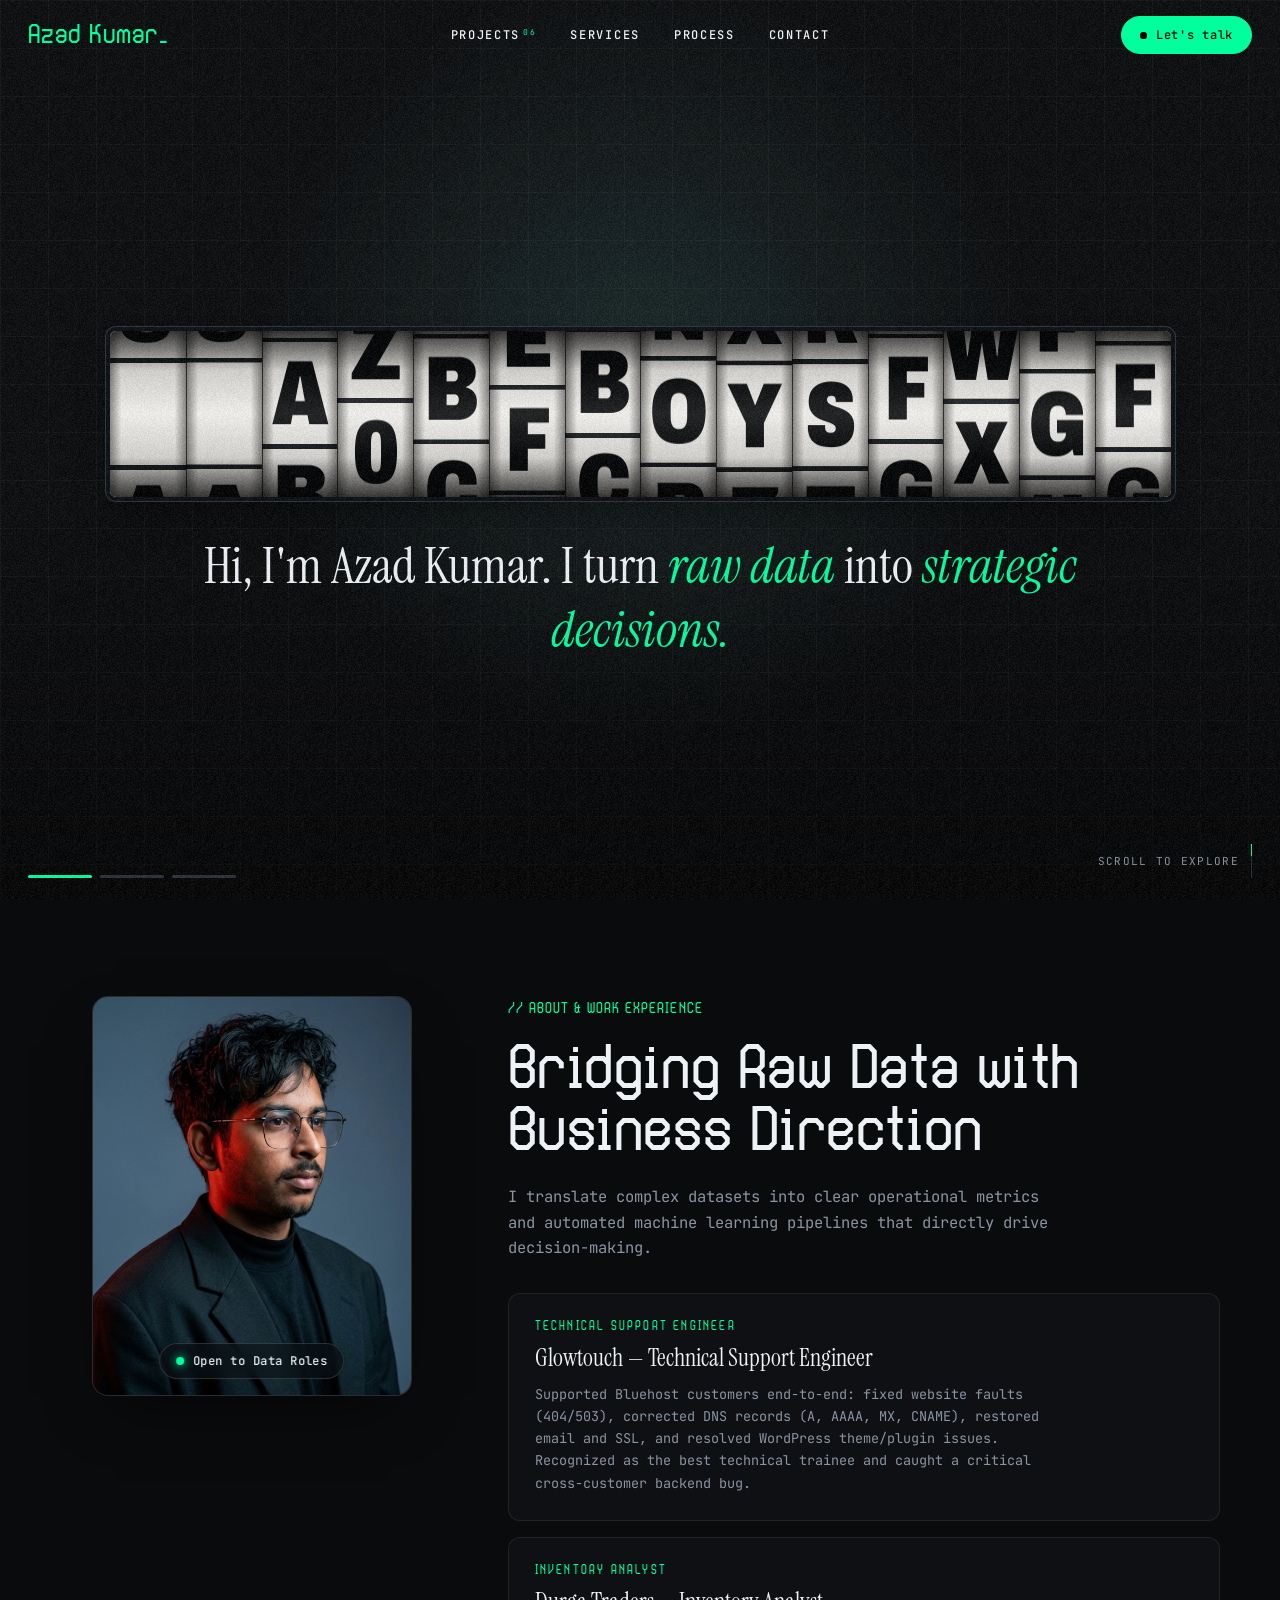
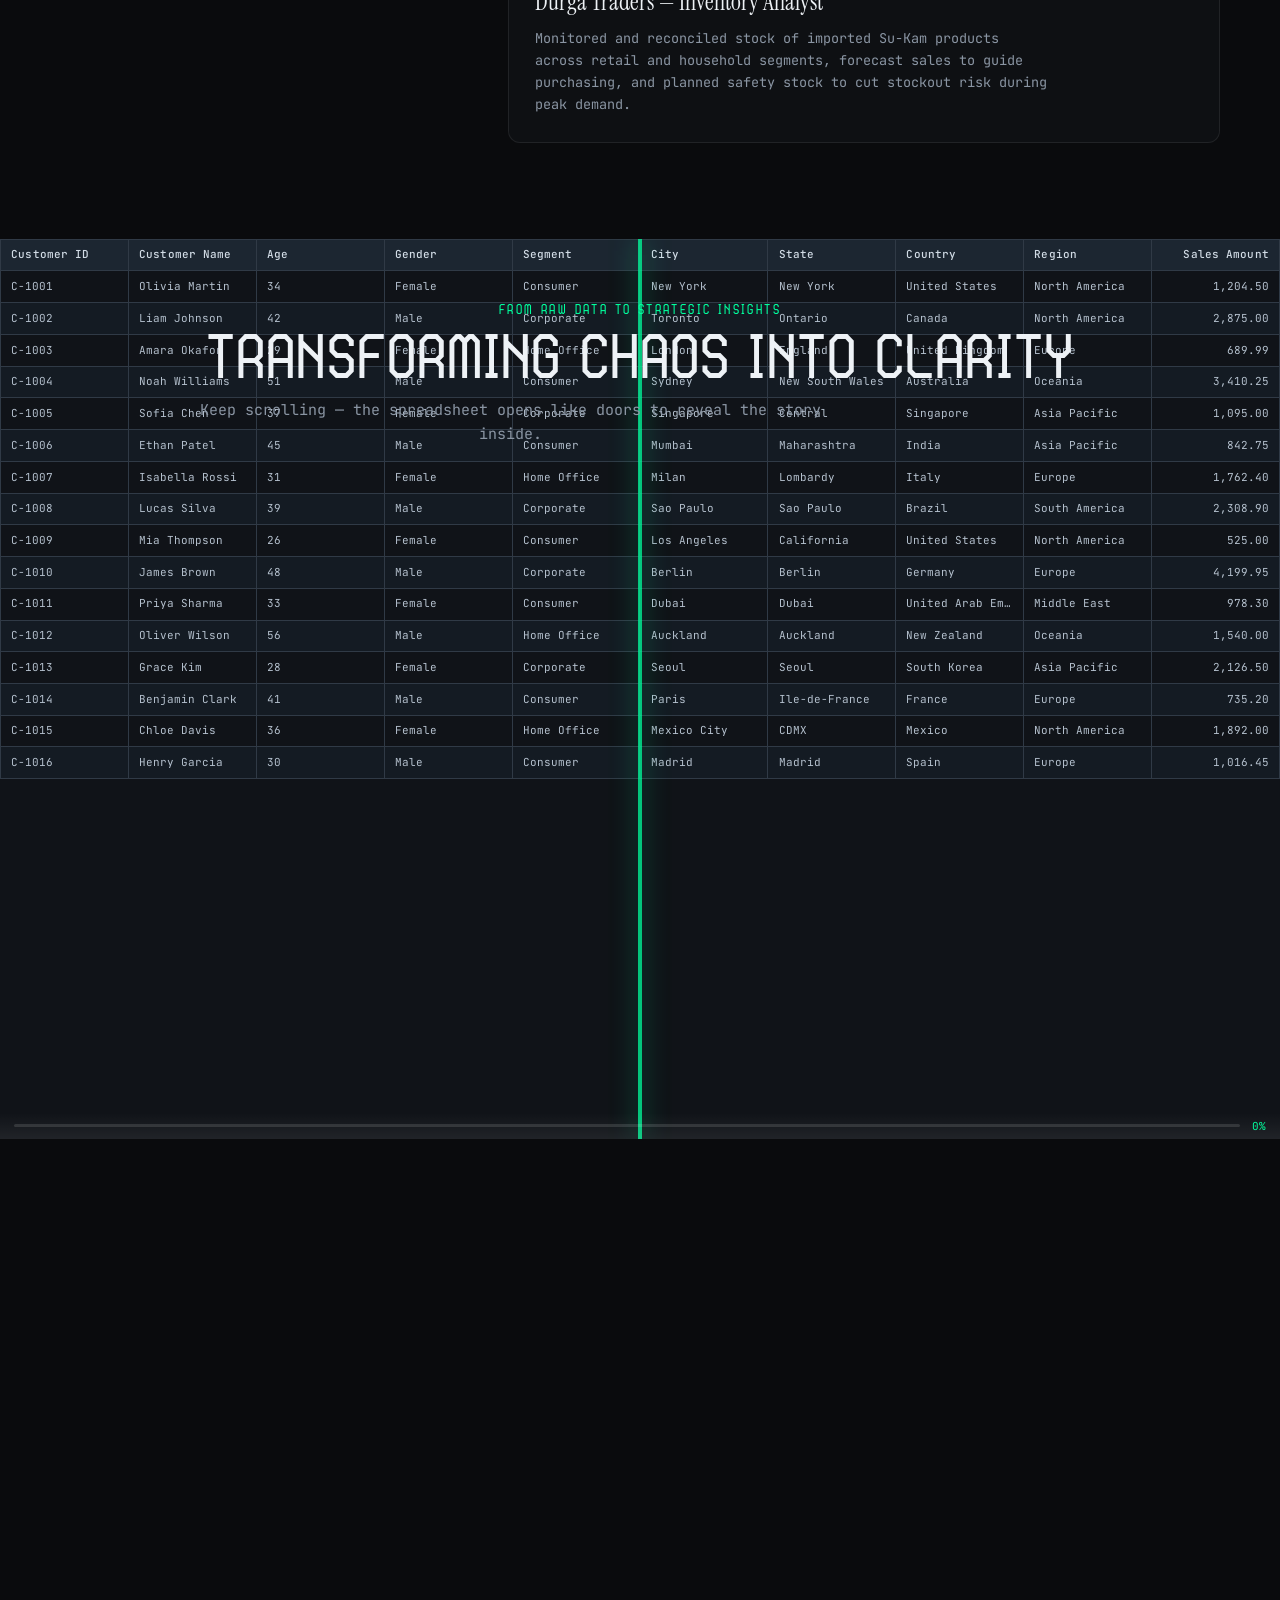
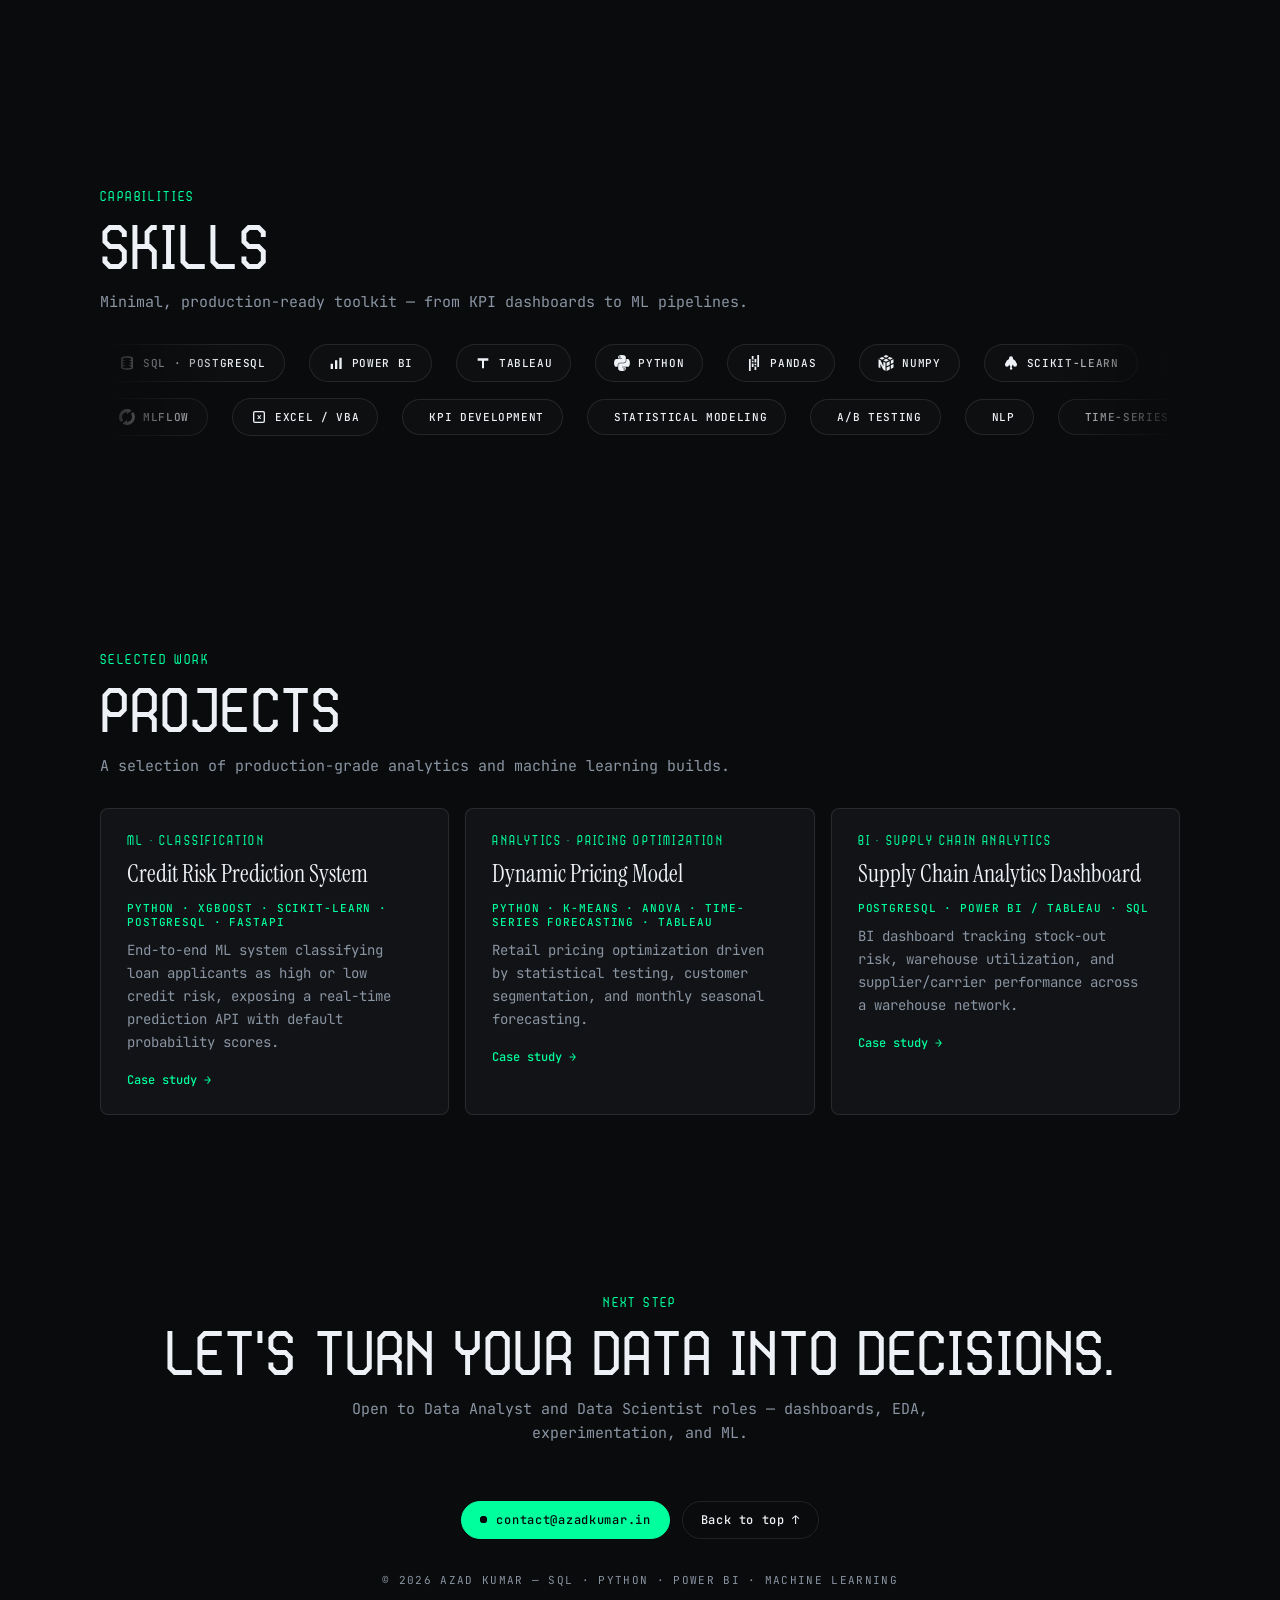
==== index.html @ d537df0c "redesign insights section: replace interactive lens with scroll-driven door reveal Restructured the " ====
<!DOCTYPE html>
<html lang="en">
<head>
<meta charset="utf-8">
<meta name="viewport" content="width=device-width, initial-scale=1">
<title>Azad Kumar | Data Analyst &amp; Data Scientist</title>
<meta name="description" content="Azad Kumar — Data Analyst & Data Scientist. SQL, Python, Power BI, Machine Learning. Dashboards, EDA, predictive models.">
<meta name="theme-color" content="#0a0b0d">
<link rel="preconnect" href="https://fonts.googleapis.com">
<link rel="preconnect" href="https://fonts.gstatic.com" crossorigin>
<link href="https://fonts.googleapis.com/css2?family=Archivo:wdth,wght@75..125,900&family=Instrument+Serif:ital@0;1&family=JetBrains+Mono:wght@400;500&display=swap" rel="stylesheet">
<link rel="stylesheet" href="style.css">
<script src="script.js" defer></script>
</head>
<body id="top">

<h1 class="sr">Azad Kumar, Data Analyst and Data Scientist</h1>

<!-- Static background layers -->
<div class="grid" aria-hidden="true"></div>
<div class="glow" id="glow" aria-hidden="true"></div>
<div class="vig" aria-hidden="true"></div>
<div class="noise" id="noise" aria-hidden="true"></div>

<!-- NAV -->
<header class="nav">
  <a class="logo" href="#top" aria-label="Azad Kumar">Azad Kumar<i aria-hidden="true">_</i></a>

  <nav class="links" aria-label="Primary">
    <a href="#projects"><span class="lk"><b>Projects</b><b aria-hidden="true">Projects</b></span><sup>06</sup></a>
    <a href="#services"><span class="lk"><b>Services</b><b aria-hidden="true">Services</b></span></a>
    <a href="#process"><span class="lk"><b>Process</b><b aria-hidden="true">Process</b></span></a>
    <a href="#contact"><span class="lk"><b>Contact</b><b aria-hidden="true">Contact</b></span></a>
  </nav>

  <div class="right">
    <a class="cta" href="#contact"><span class="dot" aria-hidden="true"></span>Let's talk</a>
  </div>
</header>

<!-- HERO -->
<main class="hero" id="hero">
  <div class="machine" id="machine">
    <div class="counter" id="counter" role="button" tabindex="0"
         aria-label="Azad Kumar portfolio counter. Press to show the next scene."></div>

    <p class="cap" id="cap" aria-live="polite" aria-atomic="true"></p>
  </div>
</main>

<!-- PHILOSOPHY / ABOUT -->
<section class="phil" id="process" aria-labelledby="phil-title">
  <div class="phil-in">
    <div class="about-grid">
      <aside class="profile-card" aria-label="Profile">
        <div class="profile-frame">
          <div class="profile-fallback" aria-hidden="true">
            <svg class="profile-silhouette" viewBox="0 0 64 64" fill="none" stroke="currentColor" stroke-width="1.5"><circle cx="32" cy="24" r="11"/><path d="M12 56c2-11 10-17 20-17s18 6 20 17"/></svg>
            <span>AZAD KUMAR</span>
          </div>
          <img class="profile-img" src="./assets/profile/main.webp" alt="Portrait of Azad Kumar" loading="lazy" decoding="async"
               onload="this.classList.add('is-loaded')" onerror="this.remove()">
          <span class="profile-badge"><span class="profile-dot" aria-hidden="true"></span>Open to Data Roles</span>
        </div>
      </aside>
      <div class="about-content">
        <p class="about-tag">// ABOUT &amp; WORK EXPERIENCE</p>
        <h2 class="about-title" id="phil-title">Bridging Raw Data with Business Direction</h2>
        <p class="about-lede">I translate complex datasets into clear operational metrics and automated machine learning pipelines that directly drive decision-making.</p>
        <div class="about-right">
          <article class="impact reveal">
            <p class="impact-tag">TECHNICAL SUPPORT ENGINEER</p>
            <h3>Glowtouch — Technical Support Engineer</h3>
            <p>Supported Bluehost customers end-to-end: fixed website faults (404/503), corrected DNS records (A, AAAA, MX, CNAME), restored email and SSL, and resolved WordPress theme/plugin issues. Recognized as the best technical trainee and caught a critical cross-customer backend bug.</p>
          </article>
          <article class="impact reveal">
            <p class="impact-tag">INVENTORY ANALYST</p>
            <h3>Durga Traders — Inventory Analyst</h3>
            <p>Monitored and reconciled stock of imported Su-Kam products across retail and household segments, forecast sales to guide purchasing, and planned safety stock to cut stockout risk during peak demand.</p>
          </article>
        </div>
      </div>
    </div>
  </div>
</section>
<!-- DATA REVEAL LENS -->
<section class="insights-scroll" id="insights" aria-labelledby="lens-title" tabindex="0" role="region">
  <div class="insights-sticky">
    <div class="insights-stage">

      <div class="insights-hud">
        <p class="eyebrow">From raw data to strategic insights</p>
        <h2 class="h2" id="lens-title">Transforming Chaos into Clarity</h2>
        <p class="lede">Keep scrolling — the spreadsheet opens like doors to reveal the story inside.</p>
      </div>

      <div class="raw-fullsheet" aria-hidden="true">
        <div class="sheet-scroll"><table class="customer-sheet">
          <thead><tr><th>Customer ID</th><th>Customer Name</th><th>Age</th><th>Gender</th><th>Segment</th><th>City</th><th>State</th><th>Country</th><th>Region</th><th>Sales Amount</th></tr></thead>
          <tbody>
            <tr><td>C-1001</td><td>Olivia Martin</td><td>34</td><td>Female</td><td>Consumer</td><td>New York</td><td>New York</td><td>United States</td><td>North America</td><td>1,204.50</td></tr>
            <tr><td>C-1002</td><td>Liam Johnson</td><td>42</td><td>Male</td><td>Corporate</td><td>Toronto</td><td>Ontario</td><td>Canada</td><td>North America</td><td>2,875.00</td></tr>
            <tr><td>C-1003</td><td>Amara Okafor</td><td>29</td><td>Female</td><td>Home Office</td><td>London</td><td>England</td><td>United Kingdom</td><td>Europe</td><td>689.99</td></tr>
            <tr><td>C-1004</td><td>Noah Williams</td><td>51</td><td>Male</td><td>Consumer</td><td>Sydney</td><td>New South Wales</td><td>Australia</td><td>Oceania</td><td>3,410.25</td></tr>
            <tr><td>C-1005</td><td>Sofia Chen</td><td>37</td><td>Female</td><td>Corporate</td><td>Singapore</td><td>Central</td><td>Singapore</td><td>Asia Pacific</td><td>1,095.00</td></tr>
            <tr><td>C-1006</td><td>Ethan Patel</td><td>45</td><td>Male</td><td>Consumer</td><td>Mumbai</td><td>Maharashtra</td><td>India</td><td>Asia Pacific</td><td>842.75</td></tr>
            <tr><td>C-1007</td><td>Isabella Rossi</td><td>31</td><td>Female</td><td>Home Office</td><td>Milan</td><td>Lombardy</td><td>Italy</td><td>Europe</td><td>1,762.40</td></tr>
            <tr><td>C-1008</td><td>Lucas Silva</td><td>39</td><td>Male</td><td>Corporate</td><td>Sao Paulo</td><td>Sao Paulo</td><td>Brazil</td><td>South America</td><td>2,308.90</td></tr>
            <tr><td>C-1009</td><td>Mia Thompson</td><td>26</td><td>Female</td><td>Consumer</td><td>Los Angeles</td><td>California</td><td>United States</td><td>North America</td><td>525.00</td></tr>
            <tr><td>C-1010</td><td>James Brown</td><td>48</td><td>Male</td><td>Corporate</td><td>Berlin</td><td>Berlin</td><td>Germany</td><td>Europe</td><td>4,199.95</td></tr>
            <tr><td>C-1011</td><td>Priya Sharma</td><td>33</td><td>Female</td><td>Consumer</td><td>Dubai</td><td>Dubai</td><td>United Arab Emirates</td><td>Middle East</td><td>978.30</td></tr>
            <tr><td>C-1012</td><td>Oliver Wilson</td><td>56</td><td>Male</td><td>Home Office</td><td>Auckland</td><td>Auckland</td><td>New Zealand</td><td>Oceania</td><td>1,540.00</td></tr>
            <tr><td>C-1013</td><td>Grace Kim</td><td>28</td><td>Female</td><td>Corporate</td><td>Seoul</td><td>Seoul</td><td>South Korea</td><td>Asia Pacific</td><td>2,126.50</td></tr>
            <tr><td>C-1014</td><td>Benjamin Clark</td><td>41</td><td>Male</td><td>Consumer</td><td>Paris</td><td>Ile-de-France</td><td>France</td><td>Europe</td><td>735.20</td></tr>
            <tr><td>C-1015</td><td>Chloe Davis</td><td>36</td><td>Female</td><td>Home Office</td><td>Mexico City</td><td>CDMX</td><td>Mexico</td><td>North America</td><td>1,892.00</td></tr>
            <tr><td>C-1016</td><td>Henry Garcia</td><td>30</td><td>Male</td><td>Consumer</td><td>Madrid</td><td>Madrid</td><td>Spain</td><td>Europe</td><td>1,016.45</td></tr>
          </tbody>
        </table></div>
      </div>

      <div class="reveal-dashboard" aria-hidden="true">
        <div class="dash">

        <header class="dash-header"><strong>E-COMMERCE SALES DASHBOARD</strong><span class="year-filter">Year <b>All</b><i aria-hidden="true"></i></span></header>
        <div class="kpi kpi-sales"><span class="kpi-label">Total Sales</span><strong class="kpi-value">177.13M</strong><span class="kpi-note">Across all orders</span></div>
        <div class="kpi kpi-orders"><span class="kpi-label">Total Orders</span><strong class="kpi-value">138.116K</strong><span class="kpi-note">Customer transactions</span></div>
        <div class="kpi kpi-margin"><span class="kpi-label">Profit Margin %</span><strong class="kpi-value">42.99%</strong><span class="kpi-note">Net sales margin</span></div>

        
<section class="panel panel-month" aria-label="Total sales by month"><h3 class="panel-title">Total Sales by Month</h3>
          <div class="month-chart"><div class="month-yaxis"><span>20M</span><span>15M</span><span>10M</span><span>5M</span></div>
            <svg class="month-line" viewBox="0 0 360 120" preserveAspectRatio="none" aria-hidden="true">
              <path class="chart-grid" d="M0 12H360M0 40H360M0 68H360M0 96H360"/><path class="chart-area" d="M4 83L36 68L68 75L100 51L132 59L164 42L196 53L228 35L260 44L292 25L324 32L356 14V108H4Z"/><path class="chart-line" d="M4 83L36 68L68 75L100 51L132 59L164 42L196 53L228 35L260 44L292 25L324 32L356 14"/>
              <g class="chart-dots"><circle cx="4" cy="83" r="2.5"/><circle cx="36" cy="68" r="2.5"/><circle cx="68" cy="75" r="2.5"/><circle cx="100" cy="51" r="2.5"/><circle cx="132" cy="59" r="2.5"/><circle cx="164" cy="42" r="2.5"/><circle cx="196" cy="53" r="2.5"/><circle cx="228" cy="35" r="2.5"/><circle cx="260" cy="44" r="2.5"/><circle cx="292" cy="25" r="2.5"/><circle cx="324" cy="32" r="2.5"/><circle cx="356" cy="14" r="2.5"/></g>
            </svg><div class="month-labels"><span>Jan</span><span>Feb</span><span>Mar</span><span>Apr</span><span>May</span><span>Jun</span><span>Jul</span><span>Aug</span><span>Sep</span><span>Oct</span><span>Nov</span><span>Dec</span></div>
          </div>
        </section>

<section class="panel panel-category" aria-label="Total sales by product category"><h3 class="panel-title">Total Sales by Product Category</h3>
          <div class="category-bars"><div><i style="--bar:88%"></i><span>Electronics</span></div><div><i style="--bar:71%"></i><span>Furniture</span></div><div><i style="--bar:59%"></i><span>Clothing</span></div><div><i style="--bar:48%"></i><span>Home &amp; Garden</span></div><div><i style="--bar:36%"></i><span>Sports</span></div></div>
        </section>

<section class="panel panel-payment" aria-label="Total sales by payment method"><h3 class="panel-title">Total Sales by Payment Method</h3><div class="payment-content">
          <svg class="payment-donut" viewBox="0 0 100 100" aria-hidden="true"><circle class="donut-track" cx="50" cy="50" r="34"/><circle class="donut-part donut-credit" cx="50" cy="50" r="34" pathLength="100" stroke-dasharray="42 58"/><circle class="donut-part donut-debit" cx="50" cy="50" r="34" pathLength="100" stroke-dasharray="27 73" stroke-dashoffset="-42"/><circle class="donut-part donut-paypal" cx="50" cy="50" r="34" pathLength="100" stroke-dasharray="19 81" stroke-dashoffset="-69"/><circle class="donut-part donut-cash" cx="50" cy="50" r="34" pathLength="100" stroke-dasharray="12 88" stroke-dashoffset="-88"/><text x="50" y="48" text-anchor="middle">138K</text><text class="donut-caption" x="50" y="59" text-anchor="middle">ORDERS</text></svg>
          <ul class="payment-legend"><li><i class="legend-credit"></i>Credit Card <b>42%</b></li><li><i class="legend-debit"></i>Debit Card <b>27%</b></li><li><i class="legend-paypal"></i>PayPal <b>19%</b></li><li><i class="legend-cash"></i>Cash <b>12%</b></li></ul>
        </div></section>

<section class="panel panel-status" aria-label="Total sales by order status"><h3 class="panel-title">Total Sales by Order Status</h3><div class="status-bars">
          <div><span>Completed</span><i><b style="--bar:92%"></b></i><strong>92%</strong></div><div><span>Returned</span><i><b style="--bar:34%"></b></i><strong>34%</strong></div><div><span>Cancelled</span><i><b style="--bar:21%"></b></i><strong>21%</strong></div><div><span>Pending</span><i><b style="--bar:13%"></b></i><strong>13%</strong></div>
        </div></section>

<section class="panel panel-country" aria-label="Total sales by customer country"><h3 class="panel-title">Total Sales by Customer Country</h3><ol class="country-list">
          <li><span class="country-rank">01</span><span>United States</span><i><b style="--bar:94%"></b></i><strong>38.4M</strong></li><li><span class="country-rank">02</span><span>United Kingdom</span><i><b style="--bar:72%"></b></i><strong>24.8M</strong></li><li><span class="country-rank">03</span><span>Canada</span><i><b style="--bar:58%"></b></i><strong>19.2M</strong></li><li><span class="country-rank">04</span><span>Australia</span><i><b style="--bar:43%"></b></i><strong>14.6M</strong></li>
        </ol></section>
</div>
      </div>

      <div class="door-seam door-seam-left" aria-hidden="true"></div>
      <div class="door-seam door-seam-right" aria-hidden="true"></div>
      <div class="insights-progress" role="progressbar" aria-label="Reveal progress" aria-valuemin="0" aria-valuemax="100" aria-valuenow="0"><i></i><span class="pct">0%</span></div>

    </div>
  </div>
</section>

<!-- SKILLS -->
<section class="section" id="services" aria-labelledby="skills-title">
  <div class="wrap">
    <p class="eyebrow">Capabilities</p>
    <h2 class="h2" id="skills-title">Skills</h2>
    <p class="lede">Minimal, production-ready toolkit — from KPI dashboards to ML pipelines.</p>
    <div class="marquee-wrap" aria-label="Skills marquee">
      <div class="marquee-track">
        <div class="skill-icons-row">
          <span class="icon-chip"><svg class="chip-logo" viewBox="0 0 24 24" width="16" height="16" fill="currentColor" aria-hidden="true" focusable="false"><path d="M12 2c-4.97 0-9 1.343-9 3v14c0 1.657 4.03 3 9 3s9-1.343 9-3V5c0-1.657-4.03-3-9-3zm0 2c3.87 0 7 .895 7 2s-3.13 2-7 2-7-.895-7-2 3.13-2 7-2zm0 4c3.87 0 7 .895 7 2s-3.13 2-7 2-7-.895-7-2 3.13-2 7-2zm0 4c3.87 0 7 .895 7 2s-3.13 2-7 2-7-.895-7-2 3.13-2 7-2zm0 4c3.87 0 7 .895 7 2s-3.13 2-7 2-7-.895-7-2 3.13-2 7-2z"/></svg>SQL · PostgreSQL</span><span class="icon-chip"><svg class="chip-logo" viewBox="0 0 24 24" width="16" height="16" fill="currentColor" aria-hidden="true" focusable="false"><path d="M4 13h3.5v8H4v-8zm6.5-5h3.5v13h-3.5V8zM17 4h3.5v17H17V4z"/></svg>Power BI</span><span class="icon-chip"><svg class="chip-logo" viewBox="0 0 24 24" width="16" height="16" fill="currentColor" aria-hidden="true" focusable="false"><path d="M4 5h16v3.5h-6.5V20h-3V8.5H4V5z"/></svg>Tableau</span><span class="icon-chip"><svg class="chip-logo" viewBox="0 0 24 24" width="16" height="16" fill="currentColor" aria-hidden="true" focusable="false"><path d="M11.858 0c-.978.005-1.913.088-2.736.234C6.7.662 6.26 1.558 6.26 3.21v2.182h5.725v.727H4.111c-1.664 0-3.121 1-3.577 2.903-.526 2.181-.549 3.542 0 5.82.407 1.694 1.379 2.902 3.043 2.902h1.969v-2.616c0-1.89 1.635-3.557 3.576-3.557h5.72c1.591 0 2.862-1.31 2.862-2.91v-5.45c0-1.553-1.309-2.718-2.863-2.977A18 18 0 0 0 11.858 0M8.762 1.755c.591 0 1.074.491 1.074 1.095 0 .601-.483 1.087-1.074 1.087A1.08 1.08 0 0 1 7.688 2.85c0-.604.48-1.095 1.074-1.095m9.656 4.364v2.543c0 1.971-1.671 3.63-3.577 3.63H9.122c-1.566 0-2.862 1.34-2.862 2.91v5.452c0 1.551 1.349 2.464 2.862 2.91 1.813.532 3.55.628 5.72 0 1.44-.418 2.862-1.258 2.862-2.91V18.47h-5.719v-.727h8.582c1.664 0 2.284-1.16 2.862-2.903.598-1.793.573-3.518 0-5.819-.41-1.656-1.196-2.903-2.862-2.903zm-3.216 13.807a1.08 1.08 0 0 1 1.074 1.088c0 .604-.48 1.094-1.074 1.094-.592 0-1.075-.49-1.075-1.094 0-.601.483-1.088 1.075-1.088"/></svg>Python</span><span class="icon-chip"><svg class="chip-logo" viewBox="0 0 24 24" width="16" height="16" fill="currentColor" aria-hidden="true" focusable="false"><path d="M16.922 0h2.623v18.104h-2.623zm-4.126 12.94h2.623v2.57h-2.623zm0-7.037h2.623v5.446h-2.623zm0 11.197h2.623v5.446h-2.623zM4.456 5.896h2.622V24H4.455zm4.213 2.559h2.623v2.57H8.67zm0 4.151h2.623v5.447H8.67zm0-11.187h2.623v5.446H8.67Z"/></svg>Pandas</span><span class="icon-chip"><svg class="chip-logo" viewBox="0 0 24 24" width="16" height="16" fill="currentColor" aria-hidden="true" focusable="false"><path d="M10.315 4.876L6.3048 2.8517l-4.401 2.1965 4.1186 2.0683zm1.8381.9277l4.2045 2.1223-4.3622 2.1906-4.125-2.0718zm5.6153-2.9213l4.3193 2.1658-3.863 1.9402-4.2131-2.1252zm-1.859-.9329L12.021 0 8.1742 1.9193l4.0068 2.0208zm-3.0401 16.7443V24l4.7107-2.3507-.0053-5.3085zm4.7037-4.2057l-.0052-5.2528-4.6985 2.3356v5.2546zm5.6553-.9845v5.327l-4.0178 2.0052-.0029-5.3028zm0-1.8626V6.4214l-4.0253 2.001.0034 5.2633zM11.2062 11.571L8.0333 9.9756v6.895s-3.8804-8.2564-4.2399-8.998c-.0463-.0957-.2371-.2007-.2858-.2262C2.8118 7.2812.773 6.2485.773 6.2485V18.43l2.8204 1.5076v-6.3674s3.8392 7.3775 3.878 7.458c.0389.0807.4245.8582.8362 1.1314.5485.363 2.8992 1.7766 2.8992 1.7766z"/></svg>NumPy</span><span class="icon-chip"><svg class="chip-logo" viewBox="0 0 24 24" width="16" height="16" fill="currentColor" aria-hidden="true" focusable="false"><path d="M12 2a3 3 0 0 0-3 3c0 .32.05.63.14.92C6.7 6.98 4.7 9.06 4.25 11.7A3 3 0 0 0 3 14.5 3 3 0 0 0 9 14.5c0-.25-.03-.49-.08-.72C10.2 15.6 11 17.5 11 17.5v1.04A2 2 0 0 0 12 22a2 2 0 0 0 1-3.73V17.5s.8-1.9 2.08-3.72c-.05.23-.08.47-.08.72a3 3 0 0 0 6 0 3 3 0 0 0-1.25-2.8c-.45-2.64-2.45-4.72-4.89-5.78.09-.29.14-.6.14-.92a3 3 0 0 0-3-3z"/></svg>Scikit-Learn</span><span class="icon-chip"><svg class="chip-logo" viewBox="0 0 24 24" width="16" height="16" fill="currentColor" aria-hidden="true" focusable="false"><path d="M12 2l8.66 5v10L12 22l-8.66-5V7L12 2zm0 3.5L5.5 8.8v6.4L12 18.5l6.5-3.3V8.8L12 5.5zm0 3l3.75 1.9v3.8L12 16.1l-3.75-1.9v-3.8L12 8.5z"/></svg>XGBoost</span><span class="icon-chip"><i aria-hidden="true"></i>Random Forest</span><span class="icon-chip"><svg class="chip-logo" viewBox="0 0 24 24" width="16" height="16" fill="currentColor" aria-hidden="true" focusable="false"><path d="M12 .0387C5.3729.0384.0003 5.3931 0 11.9988c-.001 6.6066 5.372 11.9628 12 11.9625 6.628.0003 12.001-5.3559 12-11.9625-.0003-6.6057-5.3729-11.9604-12-11.96m-.829 5.4153h7.55l-7.5805 5.3284h5.1828L5.279 18.5436q2.9466-6.5444 5.892-13.0896"/></svg>FastAPI</span><span class="icon-chip"><svg class="chip-logo" viewBox="0 0 24 24" width="16" height="16" fill="currentColor" aria-hidden="true" focusable="false"><path d="M13.983 11.078h2.119a.186.186 0 00.186-.185V9.006a.186.186 0 00-.186-.186h-2.119a.185.185 0 00-.185.185v1.888c0 .102.083.185.185.185m-2.954-5.43h2.118a.186.186 0 00.186-.186V3.574a.186.186 0 00-.186-.185h-2.118a.185.185 0 00-.185.185v1.888c0 .102.082.185.185.185m0 2.716h2.118a.187.187 0 00.186-.186V6.29a.186.186 0 00-.186-.185h-2.118a.185.185 0 00-.185.185v1.887c0 .102.082.185.185.186m-2.93 0h2.12a.186.186 0 00.184-.186V6.29a.185.185 0 00-.185-.185H8.1a.185.185 0 00-.185.185v1.887c0 .102.083.185.185.186m-2.964 0h2.119a.186.186 0 00.185-.186V6.29a.185.185 0 00-.185-.185H5.136a.186.186 0 00-.186.185v1.887c0 .102.084.185.186.186m5.893 2.715h2.118a.186.186 0 00.186-.185V9.006a.186.186 0 00-.186-.186h-2.118a.185.185 0 00-.185.185v1.888c0 .102.082.185.185.185m-2.93 0h2.12a.185.185 0 00.184-.185V9.006a.185.185 0 00-.184-.186h-2.12a.185.185 0 00-.184.185v1.888c0 .102.083.185.185.185m-2.964 0h2.119a.185.185 0 00.185-.185V9.006a.185.185 0 00-.184-.186h-2.12a.186.186 0 00-.186.186v1.887c0 .102.084.185.186.185m-2.92 0h2.12a.185.185 0 00.184-.185V9.006a.185.185 0 00-.184-.186h-2.12a.185.185 0 00-.184.185v1.888c0 .102.082.185.185.185M23.763 9.89c-.065-.051-.672-.51-1.954-.51-.338.001-.676.03-1.01.087-.248-1.7-1.653-2.53-1.716-2.566l-.344-.199-.226.327c-.284.438-.49.922-.612 1.43-.23.97-.09 1.882.403 2.661-.595.332-1.55.413-1.744.42H.751a.751.751 0 00-.75.748 11.376 11.376 0 00.692 4.062c.545 1.428 1.355 2.48 2.41 3.124 1.18.723 3.1 1.137 5.275 1.137.983.003 1.963-.086 2.93-.266a12.248 12.248 0 003.823-1.389c.98-.567 1.86-1.288 2.61-2.136 1.252-1.418 1.998-2.997 2.553-4.4h.221c1.372 0 2.215-.549 2.68-1.009.309-.293.55-.65.707-1.046l.098-.288Z"/></svg>Docker</span><span class="icon-chip"><svg class="chip-logo" viewBox="0 0 24 24" width="16" height="16" fill="currentColor" aria-hidden="true" focusable="false"><path d="M13.09 23.549a1.54 1.54 0 0 1-2.18 0L.451 13.089a1.54 1.54 0 0 1 0-2.179l7.191-7.19 2.733 2.733a1.85 1.85 0 0 0 .964 2.326v6.66a1.849 1.849 0 1 0 1.54 0V8.957l2.508 2.508a1.85 1.85 0 1 0 1.09-1.09l-2.634-2.634a1.85 1.85 0 0 0-2.378-2.377L8.73 2.63 10.91.451a1.54 1.54 0 0 1 2.179 0l10.459 10.46a1.54 1.54 0 0 1 0 2.179z"/></svg>Git</span>
        </div>
        <div class="skill-icons-row" aria-hidden="true">
          <span class="icon-chip"><svg class="chip-logo" viewBox="0 0 24 24" width="16" height="16" fill="currentColor" aria-hidden="true" focusable="false"><path d="M12 2c-4.97 0-9 1.343-9 3v14c0 1.657 4.03 3 9 3s9-1.343 9-3V5c0-1.657-4.03-3-9-3zm0 2c3.87 0 7 .895 7 2s-3.13 2-7 2-7-.895-7-2 3.13-2 7-2zm0 4c3.87 0 7 .895 7 2s-3.13 2-7 2-7-.895-7-2 3.13-2 7-2zm0 4c3.87 0 7 .895 7 2s-3.13 2-7 2-7-.895-7-2 3.13-2 7-2zm0 4c3.87 0 7 .895 7 2s-3.13 2-7 2-7-.895-7-2 3.13-2 7-2z"/></svg>SQL · PostgreSQL</span><span class="icon-chip"><svg class="chip-logo" viewBox="0 0 24 24" width="16" height="16" fill="currentColor" aria-hidden="true" focusable="false"><path d="M4 13h3.5v8H4v-8zm6.5-5h3.5v13h-3.5V8zM17 4h3.5v17H17V4z"/></svg>Power BI</span><span class="icon-chip"><svg class="chip-logo" viewBox="0 0 24 24" width="16" height="16" fill="currentColor" aria-hidden="true" focusable="false"><path d="M4 5h16v3.5h-6.5V20h-3V8.5H4V5z"/></svg>Tableau</span><span class="icon-chip"><svg class="chip-logo" viewBox="0 0 24 24" width="16" height="16" fill="currentColor" aria-hidden="true" focusable="false"><path d="M11.858 0c-.978.005-1.913.088-2.736.234C6.7.662 6.26 1.558 6.26 3.21v2.182h5.725v.727H4.111c-1.664 0-3.121 1-3.577 2.903-.526 2.181-.549 3.542 0 5.82.407 1.694 1.379 2.902 3.043 2.902h1.969v-2.616c0-1.89 1.635-3.557 3.576-3.557h5.72c1.591 0 2.862-1.31 2.862-2.91v-5.45c0-1.553-1.309-2.718-2.863-2.977A18 18 0 0 0 11.858 0M8.762 1.755c.591 0 1.074.491 1.074 1.095 0 .601-.483 1.087-1.074 1.087A1.08 1.08 0 0 1 7.688 2.85c0-.604.48-1.095 1.074-1.095m9.656 4.364v2.543c0 1.971-1.671 3.63-3.577 3.63H9.122c-1.566 0-2.862 1.34-2.862 2.91v5.452c0 1.551 1.349 2.464 2.862 2.91 1.813.532 3.55.628 5.72 0 1.44-.418 2.862-1.258 2.862-2.91V18.47h-5.719v-.727h8.582c1.664 0 2.284-1.16 2.862-2.903.598-1.793.573-3.518 0-5.819-.41-1.656-1.196-2.903-2.862-2.903zm-3.216 13.807a1.08 1.08 0 0 1 1.074 1.088c0 .604-.48 1.094-1.074 1.094-.592 0-1.075-.49-1.075-1.094 0-.601.483-1.088 1.075-1.088"/></svg>Python</span><span class="icon-chip"><svg class="chip-logo" viewBox="0 0 24 24" width="16" height="16" fill="currentColor" aria-hidden="true" focusable="false"><path d="M16.922 0h2.623v18.104h-2.623zm-4.126 12.94h2.623v2.57h-2.623zm0-7.037h2.623v5.446h-2.623zm0 11.197h2.623v5.446h-2.623zM4.456 5.896h2.622V24H4.455zm4.213 2.559h2.623v2.57H8.67zm0 4.151h2.623v5.447H8.67zm0-11.187h2.623v5.446H8.67Z"/></svg>Pandas</span><span class="icon-chip"><svg class="chip-logo" viewBox="0 0 24 24" width="16" height="16" fill="currentColor" aria-hidden="true" focusable="false"><path d="M10.315 4.876L6.3048 2.8517l-4.401 2.1965 4.1186 2.0683zm1.8381.9277l4.2045 2.1223-4.3622 2.1906-4.125-2.0718zm5.6153-2.9213l4.3193 2.1658-3.863 1.9402-4.2131-2.1252zm-1.859-.9329L12.021 0 8.1742 1.9193l4.0068 2.0208zm-3.0401 16.7443V24l4.7107-2.3507-.0053-5.3085zm4.7037-4.2057l-.0052-5.2528-4.6985 2.3356v5.2546zm5.6553-.9845v5.327l-4.0178 2.0052-.0029-5.3028zm0-1.8626V6.4214l-4.0253 2.001.0034 5.2633zM11.2062 11.571L8.0333 9.9756v6.895s-3.8804-8.2564-4.2399-8.998c-.0463-.0957-.2371-.2007-.2858-.2262C2.8118 7.2812.773 6.2485.773 6.2485V18.43l2.8204 1.5076v-6.3674s3.8392 7.3775 3.878 7.458c.0389.0807.4245.8582.8362 1.1314.5485.363 2.8992 1.7766 2.8992 1.7766z"/></svg>NumPy</span><span class="icon-chip"><svg class="chip-logo" viewBox="0 0 24 24" width="16" height="16" fill="currentColor" aria-hidden="true" focusable="false"><path d="M12 2a3 3 0 0 0-3 3c0 .32.05.63.14.92C6.7 6.98 4.7 9.06 4.25 11.7A3 3 0 0 0 3 14.5 3 3 0 0 0 9 14.5c0-.25-.03-.49-.08-.72C10.2 15.6 11 17.5 11 17.5v1.04A2 2 0 0 0 12 22a2 2 0 0 0 1-3.73V17.5s.8-1.9 2.08-3.72c-.05.23-.08.47-.08.72a3 3 0 0 0 6 0 3 3 0 0 0-1.25-2.8c-.45-2.64-2.45-4.72-4.89-5.78.09-.29.14-.6.14-.92a3 3 0 0 0-3-3z"/></svg>Scikit-Learn</span><span class="icon-chip"><svg class="chip-logo" viewBox="0 0 24 24" width="16" height="16" fill="currentColor" aria-hidden="true" focusable="false"><path d="M12 2l8.66 5v10L12 22l-8.66-5V7L12 2zm0 3.5L5.5 8.8v6.4L12 18.5l6.5-3.3V8.8L12 5.5zm0 3l3.75 1.9v3.8L12 16.1l-3.75-1.9v-3.8L12 8.5z"/></svg>XGBoost</span><span class="icon-chip"><i></i>Random Forest</span><span class="icon-chip"><svg class="chip-logo" viewBox="0 0 24 24" width="16" height="16" fill="currentColor" aria-hidden="true" focusable="false"><path d="M12 .0387C5.3729.0384.0003 5.3931 0 11.9988c-.001 6.6066 5.372 11.9628 12 11.9625 6.628.0003 12.001-5.3559 12-11.9625-.0003-6.6057-5.3729-11.9604-12-11.96m-.829 5.4153h7.55l-7.5805 5.3284h5.1828L5.279 18.5436q2.9466-6.5444 5.892-13.0896"/></svg>FastAPI</span><span class="icon-chip"><svg class="chip-logo" viewBox="0 0 24 24" width="16" height="16" fill="currentColor" aria-hidden="true" focusable="false"><path d="M13.983 11.078h2.119a.186.186 0 00.186-.185V9.006a.186.186 0 00-.186-.186h-2.119a.185.185 0 00-.185.185v1.888c0 .102.083.185.185.185m-2.954-5.43h2.118a.186.186 0 00.186-.186V3.574a.186.186 0 00-.186-.185h-2.118a.185.185 0 00-.185.185v1.888c0 .102.082.185.185.185m0 2.716h2.118a.187.187 0 00.186-.186V6.29a.186.186 0 00-.186-.185h-2.118a.185.185 0 00-.185.185v1.887c0 .102.082.185.185.186m-2.93 0h2.12a.186.186 0 00.184-.186V6.29a.185.185 0 00-.185-.185H8.1a.185.185 0 00-.185.185v1.887c0 .102.083.185.185.186m-2.964 0h2.119a.186.186 0 00.185-.186V6.29a.185.185 0 00-.185-.185H5.136a.186.186 0 00-.186.185v1.887c0 .102.084.185.186.186m5.893 2.715h2.118a.186.186 0 00.186-.185V9.006a.186.186 0 00-.186-.186h-2.118a.185.185 0 00-.185.185v1.888c0 .102.082.185.185.185m-2.93 0h2.12a.185.185 0 00.184-.185V9.006a.185.185 0 00-.184-.186h-2.12a.185.185 0 00-.184.185v1.888c0 .102.083.185.185.185m-2.964 0h2.119a.185.185 0 00.185-.185V9.006a.185.185 0 00-.184-.186h-2.12a.186.186 0 00-.186.186v1.887c0 .102.084.185.186.185m-2.92 0h2.12a.185.185 0 00.184-.185V9.006a.185.185 0 00-.184-.186h-2.12a.185.185 0 00-.184.185v1.888c0 .102.082.185.185.185M23.763 9.89c-.065-.051-.672-.51-1.954-.51-.338.001-.676.03-1.01.087-.248-1.7-1.653-2.53-1.716-2.566l-.344-.199-.226.327c-.284.438-.49.922-.612 1.43-.23.97-.09 1.882.403 2.661-.595.332-1.55.413-1.744.42H.751a.751.751 0 00-.75.748 11.376 11.376 0 00.692 4.062c.545 1.428 1.355 2.48 2.41 3.124 1.18.723 3.1 1.137 5.275 1.137.983.003 1.963-.086 2.93-.266a12.248 12.248 0 003.823-1.389c.98-.567 1.86-1.288 2.61-2.136 1.252-1.418 1.998-2.997 2.553-4.4h.221c1.372 0 2.215-.549 2.68-1.009.309-.293.55-.65.707-1.046l.098-.288Z"/></svg>Docker</span><span class="icon-chip"><svg class="chip-logo" viewBox="0 0 24 24" width="16" height="16" fill="currentColor" aria-hidden="true" focusable="false"><path d="M13.09 23.549a1.54 1.54 0 0 1-2.18 0L.451 13.089a1.54 1.54 0 0 1 0-2.179l7.191-7.19 2.733 2.733a1.85 1.85 0 0 0 .964 2.326v6.66a1.849 1.849 0 1 0 1.54 0V8.957l2.508 2.508a1.85 1.85 0 1 0 1.09-1.09l-2.634-2.634a1.85 1.85 0 0 0-2.378-2.377L8.73 2.63 10.91.451a1.54 1.54 0 0 1 2.179 0l10.459 10.46a1.54 1.54 0 0 1 0 2.179z"/></svg>Git</span>
        </div>
      </div>
      <div class="marquee-track reverse">
        <div class="skill-icons-row">
          <span class="icon-chip"><svg class="chip-logo" viewBox="0 0 24 24" width="16" height="16" fill="currentColor" aria-hidden="true" focusable="false"><path d="M11.883.002a12.044 12.044 0 0 0-9.326 19.463l3.668-2.694A7.573 7.573 0 0 1 12.043 4.45v2.867l6.908-5.14A12.012 12.012 0 0 0 11.883.002zm9.562 4.533L17.777 7.23a7.573 7.573 0 0 1-5.818 12.322v-2.867l-6.908 5.14a12.046 12.046 0 0 0 16.394-17.29z"/></svg>MLflow</span><span class="icon-chip"><svg class="chip-logo" viewBox="0 0 24 24" width="16" height="16" fill="currentColor" aria-hidden="true" focusable="false"><path d="M6 3h12a3 3 0 0 1 3 3v12a3 3 0 0 1-3 3H6a3 3 0 0 1-3-3V6a3 3 0 0 1 3-3zm0 2a1 1 0 0 0-1 1v12a1 1 0 0 0 1 1h12a1 1 0 0 0 1-1V6a1 1 0 0 0-1-1H6zm3.2 4.5l2.3 2.8-2.3 2.8h1.9l1.3-1.6 1.3 1.6h1.9l-2.3-2.8 2.3-2.8h-1.9l-1.3 1.6-1.3-1.6H9.2z"/></svg>Excel / VBA</span><span class="icon-chip"><i aria-hidden="true"></i>KPI Development</span><span class="icon-chip"><i aria-hidden="true"></i>Statistical Modeling</span><span class="icon-chip"><i aria-hidden="true"></i>A/B Testing</span><span class="icon-chip"><i aria-hidden="true"></i>NLP</span><span class="icon-chip"><i aria-hidden="true"></i>Time-Series Forecasting</span><span class="icon-chip"><i aria-hidden="true"></i>EDA</span><span class="icon-chip"><i aria-hidden="true"></i>ETL Pipelines</span><span class="icon-chip"><i aria-hidden="true"></i>REST APIs</span><span class="icon-chip"><svg class="chip-logo" viewBox="0 0 24 24" width="16" height="16" fill="currentColor" aria-hidden="true" focusable="false"><path d="M7.157 22.201A1.784 1.799 0 0 1 5.374 24a1.784 1.799 0 0 1-1.784-1.799 1.784 1.799 0 0 1 1.784-1.799 1.784 1.799 0 0 1 1.783 1.799zM20.582 1.427a1.415 1.427 0 0 1-1.415 1.428 1.415 1.427 0 0 1-1.416-1.428A1.415 1.427 0 0 1 19.167 0a1.415 1.427 0 0 1 1.415 1.427zM4.992 3.336A1.047 1.056 0 0 1 3.946 4.39a1.047 1.056 0 0 1-1.047-1.055A1.047 1.056 0 0 1 3.946 2.28a1.047 1.056 0 0 1 1.046 1.056zm7.336 1.517c3.769 0 7.06 1.38 8.768 3.424a9.363 9.363 0 0 0-3.393-4.547 9.238 9.238 0 0 0-5.377-1.728A9.238 9.238 0 0 0 6.95 3.73a9.363 9.363 0 0 0-3.394 4.547c1.713-2.04 5.004-3.424 8.772-3.424zm.001 13.295c-3.768 0-7.06-1.381-8.768-3.425a9.363 9.363 0 0 0 3.394 4.547A9.238 9.238 0 0 0 12.33 21a9.238 9.238 0 0 0 5.377-1.729 9.363 9.363 0 0 0 3.393-4.547c-1.712 2.044-5.003 3.425-8.772 3.425Z"/></svg>Jupyter</span><span class="icon-chip"><i aria-hidden="true"></i>Storytelling</span>
        </div>
        <div class="skill-icons-row" aria-hidden="true">
          <span class="icon-chip"><svg class="chip-logo" viewBox="0 0 24 24" width="16" height="16" fill="currentColor" aria-hidden="true" focusable="false"><path d="M11.883.002a12.044 12.044 0 0 0-9.326 19.463l3.668-2.694A7.573 7.573 0 0 1 12.043 4.45v2.867l6.908-5.14A12.012 12.012 0 0 0 11.883.002zm9.562 4.533L17.777 7.23a7.573 7.573 0 0 1-5.818 12.322v-2.867l-6.908 5.14a12.046 12.046 0 0 0 16.394-17.29z"/></svg>MLflow</span><span class="icon-chip"><svg class="chip-logo" viewBox="0 0 24 24" width="16" height="16" fill="currentColor" aria-hidden="true" focusable="false"><path d="M6 3h12a3 3 0 0 1 3 3v12a3 3 0 0 1-3 3H6a3 3 0 0 1-3-3V6a3 3 0 0 1 3-3zm0 2a1 1 0 0 0-1 1v12a1 1 0 0 0 1 1h12a1 1 0 0 0 1-1V6a1 1 0 0 0-1-1H6zm3.2 4.5l2.3 2.8-2.3 2.8h1.9l1.3-1.6 1.3 1.6h1.9l-2.3-2.8 2.3-2.8h-1.9l-1.3 1.6-1.3-1.6H9.2z"/></svg>Excel / VBA</span><span class="icon-chip"><i></i>KPI Development</span><span class="icon-chip"><i></i>Statistical Modeling</span><span class="icon-chip"><i></i>A/B Testing</span><span class="icon-chip"><i></i>NLP</span><span class="icon-chip"><i></i>Time-Series Forecasting</span><span class="icon-chip"><i></i>EDA</span><span class="icon-chip"><i></i>ETL Pipelines</span><span class="icon-chip"><i></i>REST APIs</span><span class="icon-chip"><svg class="chip-logo" viewBox="0 0 24 24" width="16" height="16" fill="currentColor" aria-hidden="true" focusable="false"><path d="M7.157 22.201A1.784 1.799 0 0 1 5.374 24a1.784 1.799 0 0 1-1.784-1.799 1.784 1.799 0 0 1 1.784-1.799 1.784 1.799 0 0 1 1.783 1.799zM20.582 1.427a1.415 1.427 0 0 1-1.415 1.428 1.415 1.427 0 0 1-1.416-1.428A1.415 1.427 0 0 1 19.167 0a1.415 1.427 0 0 1 1.415 1.427zM4.992 3.336A1.047 1.056 0 0 1 3.946 4.39a1.047 1.056 0 0 1-1.047-1.055A1.047 1.056 0 0 1 3.946 2.28a1.047 1.056 0 0 1 1.046 1.056zm7.336 1.517c3.769 0 7.06 1.38 8.768 3.424a9.363 9.363 0 0 0-3.393-4.547 9.238 9.238 0 0 0-5.377-1.728A9.238 9.238 0 0 0 6.95 3.73a9.363 9.363 0 0 0-3.394 4.547c1.713-2.04 5.004-3.424 8.772-3.424zm.001 13.295c-3.768 0-7.06-1.381-8.768-3.425a9.363 9.363 0 0 0 3.394 4.547A9.238 9.238 0 0 0 12.33 21a9.238 9.238 0 0 0 5.377-1.729 9.363 9.363 0 0 0 3.393-4.547c-1.712 2.044-5.003 3.425-8.772 3.425Z"/></svg>Jupyter</span><span class="icon-chip"><i></i>Storytelling</span>
        </div>
      </div>
    </div>
  </div>
</section>
<!-- PROJECTS -->
<section class="section" id="projects" aria-labelledby="projects-title">
  <div class="wrap">
    <p class="eyebrow">Selected work</p>
    <h2 class="h2" id="projects-title">Projects</h2>
    <p class="lede">A selection of production-grade analytics and machine learning builds.</p>
    <div class="proj-grid">
      <article class="card proj reveal">
        <p class="card-kicker">ML &middot; Classification</p>
        <h3>Credit Risk Prediction System</h3>
        <p class="proj-tech">Python &middot; XGBoost &middot; Scikit-Learn &middot; PostgreSQL &middot; FastAPI</p>
        <p class="proj-desc">End-to-end ML system classifying loan applicants as high or low credit risk, exposing a real-time prediction API with default probability scores.</p>
        <div class="proj-actions">
          <a class="btn-link" href="#contact">Case study &rarr;</a>
        </div>
      </article>
      <article class="card proj reveal">
        <p class="card-kicker">Analytics &middot; Pricing Optimization</p>
        <h3>Dynamic Pricing Model</h3>
        <p class="proj-tech">Python &middot; K-Means &middot; ANOVA &middot; Time-Series Forecasting &middot; Tableau</p>
        <p class="proj-desc">Retail pricing optimization driven by statistical testing, customer segmentation, and monthly seasonal forecasting.</p>
        <div class="proj-actions">
          <a class="btn-link" href="#contact">Case study &rarr;</a>
        </div>
      </article>
      <article class="card proj reveal">
        <p class="card-kicker">BI &middot; Supply Chain Analytics</p>
        <h3>Supply Chain Analytics Dashboard</h3>
        <p class="proj-tech">PostgreSQL &middot; Power BI / Tableau &middot; SQL</p>
        <p class="proj-desc">BI dashboard tracking stock-out risk, warehouse utilization, and supplier/carrier performance across a warehouse network.</p>
        <div class="proj-actions">
          <a class="btn-link" href="#contact">Case study &rarr;</a>
        </div>
      </article>
    </div>
  </div>
</section>
<!-- CONTACT -->
<section class="section" id="contact" aria-labelledby="contact-title">
  <div class="wrap contact">
    <p class="eyebrow">Next step</p>
    <h2 class="h2" id="contact-title">Let's turn your data into decisions.</h2>
    <p class="lede">Open to Data Analyst and Data Scientist roles — dashboards, EDA, experimentation, and ML.</p>
    <div class="phil-actions center">
      <a class="cta" href="mailto:contact@azadkumar.in"><span class="dot" aria-hidden="true"></span>contact@azadkumar.in</a>
      <a class="btn-ghost" href="#top">Back to top &uarr;</a>
    </div>
    <p class="foot-note">&copy; 2026 Azad Kumar — SQL &middot; Python &middot; Power BI &middot; Machine Learning</p>
  </div>
</section>




<!-- BOTTOM RAIL -->
<footer class="rail hero-bottom-indicators">
  <div class="segs hero-indicator" id="segs" aria-hidden="true">
    <span class="seg"><i></i></span><span class="seg"><i></i></span><span class="seg"><i></i></span>
  </div>
  <div class="scroll hero-indicator" aria-hidden="true"><span>Scroll to explore</span><span class="sline"><i></i></span></div>
</footer>

<div class="fps" id="fps" aria-hidden="true"></div>

</body>
</html>
---- style.css ----
/* Azad Kumar portfolio: styles. Transform and opacity are the only animated properties. */

/* ---------- Eightgon display font (SIL OFL, GGBotNet) ---------- */
@font-face{
  font-family:'Eightgon';
  src:url('fonts/eightgon-font/Eightgon-OGn6p.ttf') format('truetype');
  font-weight:normal;font-style:normal;font-display:swap;
}
@font-face{
  font-family:'Eightgon';
  src:url('fonts/eightgon-font/EightgonItalic-Zpw6z.ttf') format('truetype');
  font-weight:normal;font-style:italic;font-display:swap;
}

:root{
  --font-eightgon:'Eightgon',monospace,sans-serif;
  --panel:#0a0b0d; --panel-high:#121316; --accent:#00FF9D; --accent-dim:#10B981;
  --amber:#ffb020; --ink:#05070a; --paper:#f3f1ec; --text:#eef2f6; --muted:#8a95a3;
  --line:rgba(238,242,246,.1);
  --spring:cubic-bezier(.22,1.28,.42,1);
  --mono:"JetBrains Mono",ui-monospace,Menlo,Consolas,monospace;
  --disp:"Archivo","Arial Narrow",Impact,sans-serif;
  --serif:"Instrument Serif",Georgia,"Times New Roman",serif;
}
*{box-sizing:border-box;margin:0;padding:0}
html,body{height:100%}
body{background:var(--panel);color:var(--text);font-family:var(--mono);overflow-x:hidden}
.sr{position:absolute;width:1px;height:1px;overflow:hidden;clip:rect(0 0 0 0);white-space:nowrap}
a{color:inherit}

/* ---------- static background layers ---------- */
.grid{position:fixed;inset:0;pointer-events:none;
  background-image:linear-gradient(rgba(232,238,245,.04) 1px,transparent 1px),linear-gradient(90deg,rgba(232,238,245,.04) 1px,transparent 1px);
  background-size:48px 48px}
.vig{position:fixed;inset:0;pointer-events:none;background:linear-gradient(to top,rgba(0,0,0,.6),transparent 42%)}
/* oversized gradient moved by transform only (never repainted) */
.glow{position:fixed;left:0;top:0;width:900px;height:900px;pointer-events:none;will-change:transform;
  background:radial-gradient(circle,rgba(86,150,150,.2),rgba(86,150,150,0) 62%)}
/* pre-rendered noise tile, static */
.noise{position:fixed;inset:0;pointer-events:none;opacity:.06;z-index:60;background-size:128px 128px}

/* ---------- nav ---------- */
@keyframes up{from{opacity:0;transform:translate3d(0,18px,0)}to{opacity:1;transform:translate3d(0,0,0)}}
.nav{position:fixed;top:0;left:0;width:100%;z-index:1000;display:grid;grid-template-columns:1fr auto 1fr;align-items:center;
  padding:1rem 28px;background-color:transparent;border-bottom:1px solid transparent;
  -webkit-backdrop-filter:blur(0);backdrop-filter:blur(0);
  transition:padding .3s ease,background-color .3s ease,border-color .3s ease,backdrop-filter .3s ease;
  will-change:transform;animation:up .9s var(--spring) .1s both}
.nav.is-scrolled{padding:.75rem 28px;background-color:rgba(6,7,8,.94);
  -webkit-backdrop-filter:blur(12px);backdrop-filter:blur(12px);
  border-bottom:1px solid rgba(255,255,255,.12)}
.logo{justify-self:start;font:400 24px/1 var(--font-eightgon);letter-spacing:.02em;color:var(--accent);text-decoration:none;white-space:nowrap}
.logo i{font-style:normal;animation:blink 1.1s steps(1) infinite}
@keyframes blink{50%{opacity:0}}

.links{display:flex;gap:34px;font-size:12px;text-transform:uppercase;letter-spacing:.14em}
.links a{display:inline-flex;align-items:flex-start;gap:3px;text-decoration:none;color:var(--text)}
.lk{display:block;overflow:hidden;height:1.5em;line-height:1.5em}
.lk b{display:block;font-weight:500;transition:transform .55s var(--spring)}
.lk b+b{color:var(--accent)}
.links sup{font-size:8px;color:var(--accent);line-height:1.5}

.right{justify-self:end;display:flex;align-items:center;gap:20px}

.cta{display:inline-flex;align-items:center;gap:9px;padding:10px 18px;border-radius:99px;border:1px solid var(--accent);
  background:var(--accent);color:var(--ink);font:500 12px var(--mono);letter-spacing:.06em;text-decoration:none;
  transition:transform .45s var(--spring),background .25s,color .25s}
.dot{position:relative;width:7px;height:7px;border-radius:50%;background:currentColor}
.dot::after{content:"";position:absolute;inset:0;border-radius:50%;background:currentColor;animation:ping 1.6s ease-out infinite}
@keyframes ping{from{transform:scale(1);opacity:.7}to{transform:scale(3.2);opacity:0}}

/* ---------- hero machine ---------- */
.hero{position:relative;z-index:10;min-height:100vh;display:flex;align-items:center;justify-content:center;
  padding-top:96px}
.machine{display:flex;flex-direction:column;align-items:center;gap:clamp(18px,3.4vw,40px);will-change:transform;max-width:100%}

/* ---------- counter and drums ---------- */
.counter{--h:clamp(40px,8vw,128px);position:relative;display:flex;border-radius:6px;background:#000;cursor:pointer;
  contain:layout paint;box-shadow:0 0 0 4px #0a0d12,0 0 0 5px #2a323d,0 20px 30px rgba(0,0,0,.5)}
.counter:focus-visible{outline:2px solid var(--accent);outline-offset:9px}
@media (max-width:560px){.counter{--h:min(11.2vw,calc((100vw - 32px) / 10.4))}}

.cell{position:relative;flex:none;width:calc(var(--h)*.74);height:calc(var(--h)*1.62);overflow:hidden;background:#15181d}
.f{position:absolute;left:0;right:0;top:50%;height:var(--h);margin-top:calc(var(--h)/-2);display:flex;align-items:center;justify-content:center;
  background:var(--paper);color:var(--ink);font:900 calc(var(--h)*.9)/1 var(--disp);font-stretch:75%;letter-spacing:-.02em;
  visibility:hidden;user-select:none}
.counter .f{will-change:transform}
/* one static shading layer per cell: dark top and bottom, soft middle highlight, dark sides, divider */
.sh{position:absolute;inset:0;pointer-events:none;background:
  linear-gradient(90deg,rgba(0,0,0,.42),rgba(0,0,0,0) 15%,rgba(0,0,0,0) 85%,rgba(0,0,0,.42)),
  linear-gradient(180deg,rgba(0,0,0,.8),rgba(0,0,0,.12) 24%,rgba(255,255,255,.1) 50%,rgba(0,0,0,.12) 76%,rgba(0,0,0,.8))}
.cell+.cell .sh{border-left:1px solid rgba(0,0,0,.7)}

/* ---------- caption ---------- */
.cap{font:400 clamp(22px,4vw,64px)/1.12 var(--serif);text-align:center;max-width:20em;min-height:2.3em;padding:0 16px;color:var(--text)}
.w{display:inline-block;overflow:hidden;vertical-align:top;padding-bottom:.14em}
.wi{display:inline-block;transform:translate3d(0,110%,0);transition:transform .8s var(--spring)}
.cap.in .wi{transform:translate3d(0,0,0)}
.em{color:var(--accent);font-style:italic}

/* ---------- bottom rail ---------- */
.rail{position:fixed;left:0;right:0;bottom:0;z-index:20;display:grid;grid-template-columns:1fr auto;align-items:end;gap:16px;
  padding:22px 28px;font-size:11px;text-transform:uppercase;letter-spacing:.12em;color:var(--muted);
  will-change:transform;animation:up .9s var(--spring) .45s both}
.segs{display:flex;gap:8px}
.seg{width:64px;height:3px;border-radius:2px;background:#27303b;overflow:hidden}
.seg i{display:block;height:100%;background:var(--accent);transform:scaleX(0);transform-origin:left}
.seg.done i{transform:scaleX(1)}
.seg.run i{animation:fill 5s linear forwards}
@keyframes fill{to{transform:scaleX(1)}}
.scroll{justify-self:end;display:flex;align-items:center;gap:12px}
.hero-indicator{opacity:1;visibility:visible;
  transition:opacity .15s ease-out,visibility .15s ease-out,transform .15s ease-out}
.hero-indicator.is-hidden{opacity:0;visibility:hidden;pointer-events:none;transform:translateY(8px)}
.sline{position:relative;width:1px;height:34px;background:#27303b;overflow:hidden}
.sline i{position:absolute;left:0;top:0;width:1px;height:12px;background:var(--accent);animation:drop 1.8s ease-in-out infinite}
@keyframes drop{from{transform:translateY(-12px)}to{transform:translateY(34px)}}
body.paused *,body.paused *::after{animation-play-state:paused!important}

/* ---------- philosophy / about ---------- */
.phil{position:relative;z-index:10;min-height:100vh;padding:6rem 2rem;scroll-margin-top:80px}
.phil-in{max-width:1160px;margin:0 auto}
.about-grid{display:grid;grid-template-columns:minmax(0,35fr) minmax(0,65fr);gap:clamp(32px,5vw,72px);align-items:start}

/* profile card (left) */
.profile-card{position:sticky;top:96px;width:100%;max-width:320px;justify-self:center}
.profile-frame{position:relative;width:100%;height:400px;border-radius:16px;overflow:hidden;
  border:1px solid rgba(255,255,255,.1);background:#121418;
  box-shadow:inset 0 0 40px rgba(0,255,157,.06),inset 0 1px 0 rgba(255,255,255,.06),0 24px 60px -24px rgba(0,0,0,.7);
  transition:border-color .3s,box-shadow .3s}
.profile-frame:hover{border-color:rgba(0,255,157,.45);box-shadow:inset 0 0 40px rgba(0,255,157,.1),0 0 32px rgba(0,255,157,.15),0 24px 60px -24px rgba(0,0,0,.7)}
.profile-fallback{position:absolute;inset:0;display:flex;flex-direction:column;align-items:center;justify-content:center;gap:18px;
  background:radial-gradient(120% 80% at 50% 0%,rgba(0,255,157,.14),transparent 60%),linear-gradient(160deg,#16191e 0%,#0d0f12 100%);
  color:rgba(238,242,246,.28)}
.profile-silhouette{width:96px;height:96px}
.profile-fallback span{font:500 13px var(--mono);letter-spacing:.32em;color:rgba(238,242,246,.55)}
.profile-img{position:absolute;inset:0;width:100%;height:100%;object-fit:cover;display:block;opacity:0;transition:opacity .5s ease}
.profile-img.is-loaded{opacity:1}
.profile-badge{position:absolute;left:50%;bottom:16px;transform:translateX(-50%);z-index:2;display:inline-flex;align-items:center;gap:9px;white-space:nowrap;
  padding:9px 16px;border-radius:99px;font:500 12px var(--mono);letter-spacing:.04em;color:var(--text);
  background:rgba(14,16,19,.55);border:1px solid rgba(255,255,255,.14);
  -webkit-backdrop-filter:blur(12px) saturate(140%);backdrop-filter:blur(12px) saturate(140%)}
.profile-dot{width:8px;height:8px;border-radius:50%;background:var(--accent);box-shadow:0 0 10px var(--accent)}

/* content (right) */
.about-content{min-width:0;padding-top:4px}
.about-tag{font:400 13px/1.4 var(--font-eightgon);letter-spacing:.08em;color:var(--accent);margin-bottom:20px}
.about-title{font:400 clamp(34px,4.4vw,58px)/1.1 var(--font-eightgon);letter-spacing:.01em;color:var(--text);margin-bottom:22px;max-width:13em}
.about-lede{font:400 clamp(14px,1.25vw,15.5px)/1.65 var(--mono);color:var(--muted);max-width:36em;margin-bottom:32px}
.about-actions{display:flex;align-items:center;gap:1.5rem;flex-wrap:wrap;margin-bottom:48px}
.btn-primary{display:inline-flex;align-items:center;gap:10px;padding:13px 26px;border-radius:99px;border:1px solid var(--accent);background:var(--accent);color:var(--ink);font:500 13px var(--mono);letter-spacing:.04em;text-decoration:none;transition:transform .45s var(--spring),box-shadow .25s,background .25s}
.btn-primary:hover{box-shadow:0 0 24px rgba(0,255,157,.35)}
.btn-quiet{font:500 13px var(--mono);color:var(--muted);text-decoration:none;border-bottom:1px solid transparent;padding-bottom:2px;transition:color .25s,border-color .25s}
.btn-quiet:hover{color:var(--accent);border-color:var(--accent)}
.about-right{display:grid;gap:16px}
.impact{background:#0e1013;border:1px solid rgba(255,255,255,.08);border-radius:12px;padding:26px;transition:border-color .3s,box-shadow .3s,transform .5s var(--spring)}
.impact:hover{border-color:var(--accent);box-shadow:0 0 28px rgba(0,255,157,.12)}
.impact-tag{font:400 11px var(--font-eightgon);letter-spacing:.2em;color:var(--accent);margin-bottom:12px}
.impact h3{font:400 24px/1.2 var(--serif);color:var(--text);margin-bottom:10px}
.impact p:last-child{font:400 13.5px/1.65 var(--mono);color:var(--muted);max-width:38em}
@media (max-width:900px){
  .about-grid{grid-template-columns:1fr}
  .profile-card{position:relative;top:auto}
  .about-title{max-width:16em}
}
@media (max-width:600px){
  .phil{padding:5rem 1.25rem}
  .profile-frame{height:360px}
}
/* ---------- shared sections ---------- */
.section{position:relative;z-index:10;padding:clamp(70px,10vh,120px) clamp(20px,6vw,48px);scroll-margin-top:90px}
.wrap{max-width:1080px;margin:0 auto}
.h2{font:400 clamp(32px,4.6vw,56px)/1.05 var(--font-eightgon);text-transform:uppercase;letter-spacing:.02em;margin-bottom:12px}
.eyebrow{font:400 12px/1.4 var(--font-eightgon);letter-spacing:.2em;text-transform:uppercase;color:var(--accent);margin-bottom:14px}
.lede{font:400 15px/1.6 var(--mono);color:var(--muted);margin-bottom:30px;max-width:44em}
.card{background:var(--panel-high);border:1px solid var(--line);border-radius:8px;padding:26px;transition:border-color .25s,transform .45s var(--spring)}
.card:hover{border-color:rgba(0,255,157,.35)}
.card-kicker{font:400 11px var(--font-eightgon);letter-spacing:.2em;text-transform:uppercase;color:var(--accent);margin-bottom:12px}
.card h3{font:400 24px/1.25 var(--serif);margin-bottom:12px}
.phil-actions{display:flex;gap:12px;margin-top:26px;flex-wrap:wrap}
.phil-actions.center{justify-content:center}
.btn-ghost{display:inline-flex;align-items:center;padding:10px 18px;border:1px solid var(--line);border-radius:99px;background:transparent;color:var(--text);font:500 12px var(--mono);letter-spacing:.05em;text-decoration:none;cursor:pointer;transition:border-color .25s,background .25s,transform .45s var(--spring)}
.btn-ghost:hover{border-color:var(--accent);background:rgba(0,255,157,.08)}
.btn-link{font:500 12px var(--mono);color:var(--accent);text-decoration:none}
.reveal{opacity:0;transform:translate3d(0,18px,0);transition:opacity .6s ease,transform .7s var(--spring)}
.reveal.on{opacity:1;transform:none}


/* ---------- insights: full-screen scroll reveal (door opening) ---------- */
.insights-scroll{position:relative;height:340vh;scroll-margin-top:0}
.insights-sticky{position:sticky;top:0;height:100vh;overflow:hidden;z-index:10}
.insights-stage{--chart-blue:#39a8ff;--chart-deep:#1476c8;--dash-bg:#121a23;--dash-surface:#19232e;--dash-raised:#202d39;--dash-border:#344352;--dash-grid:#354555;--dash-text:#e5edf5;--dash-muted:#afbdcb;--open:0;
  position:relative;width:100%;height:100%;background:#101318;isolation:isolate;overflow:hidden}
.insights-hud{position:absolute;top:max(2.2rem,7vh);left:50%;transform:translateX(-50%);text-align:center;z-index:6;width:min(92%,920px);pointer-events:none}
.insights-hud .eyebrow{margin-bottom:10px}
.insights-hud .h2{font-size:clamp(30px,4.4vw,58px);margin-bottom:10px}
.insights-hud .lede{margin-bottom:0}

/* base: spreadsheet fitted to the screen */
.raw-fullsheet{position:absolute;inset:0;z-index:1;overflow:hidden;background:#101318;color:#acb5c0;user-select:none;display:flex;align-items:center;justify-content:center}
.raw-fullsheet .sheet-scroll{width:100%;height:100%;overflow:hidden}
.raw-fullsheet .customer-sheet{width:100%;border-collapse:collapse;table-layout:fixed;font:400 clamp(7px,.9vw,11px)/1.4 var(--mono);color:#b5c1ce}
.raw-fullsheet .customer-sheet th,.raw-fullsheet .customer-sheet td{padding:clamp(4px,.6vw,12px) clamp(4px,.8vw,14px);border:1px solid #303a46;text-align:left;white-space:nowrap;overflow:hidden;text-overflow:ellipsis}
.raw-fullsheet .customer-sheet th{background:#1c2631;color:#d1dbe5;font-weight:500;letter-spacing:.01em}
.raw-fullsheet .customer-sheet tbody tr:nth-child(even){background:#141b23}
.raw-fullsheet .customer-sheet td:last-child,.raw-fullsheet .customer-sheet th:last-child{text-align:right;font-variant-numeric:tabular-nums}

/* reveal layer: opened from the centre like doors */
.reveal-dashboard{position:absolute;inset:0;z-index:3;overflow:hidden;background:var(--dash-bg);
  clip-path:inset(0 calc(50%*(1 - var(--open,0))) 0 calc(50%*(1 - var(--open,0))))}
.door-seam{position:absolute;top:0;bottom:0;width:2px;z-index:5;background:rgba(0,255,157,.75);box-shadow:0 0 26px rgba(0,255,157,.55);transition:left .06s linear,right .06s linear}
.door-seam-left{left:calc(50% - 50%*var(--open,0))}
.door-seam-right{right:calc(50% - 50%*var(--open,0))}
.insights-progress{position:absolute;left:0;right:0;bottom:0;height:26px;display:flex;align-items:center;gap:12px;padding:0 14px;background:linear-gradient(180deg,rgba(255,255,255,0),rgba(255,255,255,.07));z-index:6}
.insights-progress i{display:block;flex:1;height:3px;border-radius:99px;background:rgba(255,255,255,.12);overflow:hidden}
.insights-progress i::after{content:"";display:block;height:100%;width:calc(var(--open,0)*100%);background:linear-gradient(90deg,#1689ee,#59b7f6)}
.insights-progress .pct{font:400 11px var(--mono);color:var(--accent);font-variant-numeric:tabular-nums;white-space:nowrap}
.insights-scroll:focus-visible{outline:2px solid var(--accent);outline-offset:-2px}

.insights-stage .dash{position:absolute;inset:0;padding:18px;display:grid;grid-template-columns:repeat(12,minmax(0,1fr));grid-template-rows:44px 88px minmax(0,1fr) minmax(0,1fr);gap:10px;color:var(--dash-text);background:var(--dash-bg)}
.insights-stage .dash-header{grid-column:1/-1;display:flex;align-items:center;justify-content:space-between;gap:12px;padding:0 12px;border:1px solid #3b4b5b;border-radius:5px;background:var(--dash-raised);color:#f1f6fb}
.insights-stage .dash-header strong{font:600 11px/1 var(--mono);letter-spacing:.12em}
.insights-stage .year-filter{display:flex;align-items:center;gap:9px;padding:5px 8px;border:1px solid #46596c;border-radius:3px;font:400 9px var(--mono);color:#d2deea}
.insights-stage .year-filter b{color:#fff;font-weight:600}.insights-stage .year-filter i{width:6px;height:6px;margin:-3px 2px 0 1px;border-right:1px solid #a9bdd0;border-bottom:1px solid #a9bdd0;transform:rotate(45deg)}
.insights-stage .kpi,.insights-stage .panel{min-width:0;min-height:0;padding:14px;border:1px solid var(--dash-border);border-radius:5px;background:var(--dash-surface);box-shadow:0 3px 12px rgba(0,0,0,.16)}
.insights-stage .kpi{display:flex;flex-direction:column;justify-content:center;gap:5px;border-top:2px solid var(--chart-blue)}
.insights-stage .kpi-sales{grid-column:span 4}.insights-stage .kpi-orders{grid-column:span 4}.insights-stage .kpi-margin{grid-column:span 4}
.insights-stage .kpi-label,.insights-stage .panel-title{font:600 10px/1.35 var(--mono);letter-spacing:.045em;color:var(--dash-muted)}
.insights-stage .kpi-value{font:600 clamp(18px,2.5vw,27px)/1 var(--disp);font-variant-numeric:tabular-nums;color:#f1f6fb}
.insights-stage .kpi-note{font:400 9px var(--mono);color:#a1afbd}
.insights-stage .panel{display:flex;flex-direction:column;gap:11px}
.insights-stage .panel-title{font-size:10px;line-height:1.4;color:#d1dce7}
.insights-stage .panel-month{grid-column:span 7}.insights-stage .panel-category{grid-column:span 5}
.insights-stage .panel-payment,.insights-stage .panel-status,.insights-stage .panel-country{grid-column:span 4}
.insights-stage .month-chart{display:grid;grid-template-columns:25px minmax(0,1fr);grid-template-rows:minmax(0,1fr) 14px;gap:2px 5px;flex:1;min-height:0}
.insights-stage .month-yaxis{grid-row:1;display:flex;flex-direction:column;justify-content:space-between;font:400 8px var(--mono);color:#9babbc}
.insights-stage .month-line{grid-column:2;grid-row:1;width:100%;height:100%;min-height:0;overflow:visible}
.insights-stage .chart-grid{fill:none;stroke:var(--dash-grid);stroke-width:1;vector-effect:non-scaling-stroke}
.insights-stage .chart-area{fill:rgba(57,168,255,.18)}
.insights-stage .chart-line{fill:none;stroke:var(--chart-blue);stroke-width:2.6;vector-effect:non-scaling-stroke}
.insights-stage .chart-dots{fill:var(--chart-blue);stroke:#dff2ff;stroke-width:1.5;vector-effect:non-scaling-stroke}
.insights-stage .month-labels{grid-column:2;grid-row:2;display:flex;justify-content:space-between;font:400 7.5px var(--mono);color:#a3b2c1}
.insights-stage .category-bars{display:flex;flex:1;align-items:stretch;justify-content:space-around;gap:7px;min-height:0;border-bottom:1px solid var(--dash-grid)}
.insights-stage .category-bars>div{display:flex;flex:1;min-width:0;flex-direction:column;align-items:center;justify-content:flex-end;gap:5px}
.insights-stage .category-bars i{width:min(25px,72%);height:var(--bar);min-height:8px;border-radius:3px 3px 0 0;background:linear-gradient(180deg,#57b8ff,#1689ee)}
.insights-stage .category-bars span{width:100%;overflow:hidden;text-align:center;text-overflow:ellipsis;white-space:nowrap;font:400 8px var(--mono);color:#b0bfcd}
.insights-stage .payment-content{display:flex;flex:1;align-items:center;justify-content:space-around;gap:8px;min-height:0}
.insights-stage .payment-donut{width:min(46%,110px);max-height:112px;overflow:visible;transform:rotate(-90deg)}
.insights-stage .donut-track,.insights-stage .donut-part{fill:none;stroke-width:12}
.insights-stage .donut-track{stroke:#344453}.insights-stage .donut-part{stroke-linecap:butt}
.insights-stage .donut-credit{stroke:#39a8ff}.insights-stage .donut-debit{stroke:#1476c8}.insights-stage .donut-paypal{stroke:#60c2ed}.insights-stage .donut-cash{stroke:#a4d8f1}
.insights-stage .payment-donut text{fill:#f1f6fb;font:600 11px var(--mono);transform:rotate(90deg);transform-origin:50% 50%}
.insights-stage .payment-donut .donut-caption{fill:#a6b5c3;font-size:5px;letter-spacing:.08em}
.insights-stage .payment-legend{display:grid;gap:7px;list-style:none;font:400 9px var(--mono);color:#c3ced9}
.insights-stage .payment-legend li{display:grid;grid-template-columns:8px auto auto;align-items:center;gap:5px;white-space:nowrap}
.insights-stage .payment-legend li>i{width:7px;height:7px;border-radius:1px}.insights-stage .payment-legend b{font-weight:600;color:#e5edf5}
.insights-stage .legend-credit{background:#39a8ff}.insights-stage .legend-debit{background:#1476c8}.insights-stage .legend-paypal{background:#60c2ed}.insights-stage .legend-cash{background:#a4d8f1}
.insights-stage .status-bars{display:grid;flex:1;align-content:center;gap:10px}
.insights-stage .status-bars>div{display:grid;grid-template-columns:65px minmax(25px,1fr) 24px;align-items:center;gap:6px;font:400 8px var(--mono);color:#c0ccd8}
.insights-stage .status-bars>div>i,.insights-stage .country-list li>i{display:block;height:7px;overflow:hidden;border-radius:9px;background:#344453}
.insights-stage .status-bars>div>i>b,.insights-stage .country-list li>i>b{display:block;width:var(--bar);height:100%;border-radius:inherit;background:linear-gradient(90deg,#1689ee,#59b7f6)}
.insights-stage .status-bars strong{font:600 8px var(--mono);text-align:right;color:#e5edf5}
.insights-stage .country-list{display:grid;flex:1;align-content:center;gap:7px;list-style:none}
.insights-stage .country-list li{display:grid;grid-template-columns:16px minmax(70px,1.2fr) minmax(28px,1fr) 30px;align-items:center;gap:5px;font:400 8px var(--mono);color:#c0ccd8;white-space:nowrap}
.insights-stage .country-list .country-rank{color:#9eadbb}.insights-stage .country-list strong{font:600 8px var(--mono);text-align:right;color:#e5edf5}

@media (max-width:900px){
  .insights-scroll{height:360vh}
  .insights-stage .dash{grid-template-rows:40px 78px minmax(0,1fr) minmax(0,1fr)}
  .insights-stage .kpi,.insights-stage .panel{padding:9px}
  .insights-stage .country-list li{grid-template-columns:13px minmax(52px,1.2fr) minmax(22px,1fr) 26px;gap:4px;font-size:7px}
}
@media (max-width:560px){
  .insights-scroll{height:380vh}
  .insights-stage .dash{padding:8px;gap:6px;grid-template-columns:repeat(6,minmax(0,1fr));grid-template-rows:34px 62px minmax(142px,1.15fr) minmax(126px,1fr) minmax(112px,.9fr) minmax(100px,.8fr)}
  .insights-stage .dash-header{padding:0 7px}.insights-stage .dash-header strong{font-size:8px;letter-spacing:.04em}
  .insights-stage .year-filter{gap:5px;padding:4px 5px;font-size:7px}
  .insights-stage .kpi-sales,.insights-stage .kpi-orders,.insights-stage .kpi-margin{grid-column:span 2;padding:7px}
  .insights-stage .kpi-label{font-size:7px}.insights-stage .kpi-value{font-size:clamp(11px,3.7vw,14px)}.insights-stage .kpi-note{font-size:6px}
  .insights-stage .panel{padding:8px;gap:7px}
  .insights-stage .panel-month,.insights-stage .panel-category,.insights-stage .panel-country{grid-column:1/-1}
  .insights-stage .panel-payment,.insights-stage .panel-status{grid-column:span 3}
  .insights-stage .panel-title{font-size:8px}
  .insights-stage .month-labels{font-size:6px}.insights-stage .month-yaxis{font-size:6.5px}
  .insights-stage .payment-content{gap:3px}.insights-stage .payment-legend{gap:5px;font-size:6px}
  .insights-stage .payment-legend li{grid-template-columns:6px auto auto;gap:3px}
  .insights-stage .status-bars>div{grid-template-columns:50px minmax(16px,1fr) 20px;gap:4px;font-size:7px}
  .insights-stage .country-list li{grid-template-columns:16px minmax(70px,1.2fr) minmax(28px,1fr) 30px;gap:5px;font-size:7px}
  .insights-stage .country-list li>i{display:none}.insights-stage .country-list strong{font-size:6px}
}
@media (min-width:561px) and (max-width:640px){
  .insights-stage .payment-content{justify-content:space-between;gap:3px}
  .insights-stage .payment-donut{width:min(38%,80px);flex:0 0 auto}
  .insights-stage .payment-legend{gap:5px;font-size:6.5px}
  .insights-stage .payment-legend li{grid-template-columns:6px auto auto;gap:3px}
  .insights-stage .payment-legend li>i{width:6px;height:6px}
}
@media (prefers-reduced-motion:reduce){
  .insights-stage{--open:1}
  .insights-stage .reveal-dashboard{clip-path:inset(0)}
  .door-seam{opacity:0}
}
/* ---------- dev FPS meter ("?" key) ---------- */
.fps{position:fixed;left:12px;bottom:70px;z-index:80;display:none;padding:4px 8px;border-radius:3px;background:#000;color:var(--amber);font:500 11px var(--mono)}
.fps.on{display:block}

/* ---------- skills / projects / contact / modal ---------- */
.skill-grid,.proj-grid{display:grid;gap:16px}
.skill-grid{grid-template-columns:repeat(3,1fr)}
.proj-grid{grid-template-columns:repeat(3,1fr)}

/* ---------- skills marquee ---------- */
.marquee-wrap{overflow:hidden;width:100%;margin-bottom:36px;-webkit-mask-image:linear-gradient(to right,transparent 0%,#000 12%,#000 88%,transparent 100%);mask-image:linear-gradient(to right,transparent 0%,#000 12%,#000 88%,transparent 100%)}
.marquee-track{display:flex;width:max-content;min-width:max-content;will-change:transform}
.marquee-track.reverse{animation:marquee-left 30s linear infinite}
.marquee-track:not(.reverse){animation:marquee-right 30s linear infinite}
.marquee-track + .marquee-track{margin-top:16px}
.marquee-wrap:hover .marquee-track{animation-play-state:paused}
@keyframes marquee-left{from{transform:translate3d(0,0,0)}to{transform:translate3d(-50%,0,0)}}
@keyframes marquee-right{from{transform:translate3d(-50%,0,0)}to{transform:translate3d(0,0,0)}}
.skill-icons-row{display:flex;gap:24px;align-items:center;white-space:nowrap;padding-right:24px}
.icon-chip{display:inline-flex;align-items:center;gap:8px;padding:10px 18px;border:1px solid var(--line);border-radius:99px;font:500 11px var(--mono);letter-spacing:.06em;text-transform:uppercase;color:var(--text);background:rgba(255,255,255,.02)}
.chip-logo{flex-shrink:0;display:block}
.badges{display:flex;flex-wrap:wrap;gap:8px;margin-top:14px}
.badges span{padding:7px 12px;border:1px solid var(--line);border-radius:99px;font-size:11px;letter-spacing:.04em;color:var(--text);background:rgba(255,255,255,.02)}
.proj-tech{font:500 11px var(--mono);letter-spacing:.08em;text-transform:uppercase;color:var(--accent);margin-bottom:10px}
.proj-desc{font:400 14px/1.65 var(--mono);color:var(--muted)}
.proj-actions{display:flex;align-items:center;justify-content:space-between;margin-top:18px;gap:12px}
.contact{text-align:center;display:grid;justify-items:center}
.foot-note{margin-top:34px;font-size:11px;letter-spacing:.12em;text-transform:uppercase;color:var(--muted)}
@media (max-width:900px){.skill-grid,.proj-grid{grid-template-columns:1fr 1fr}}
@media (max-width:640px){.skill-grid,.proj-grid{grid-template-columns:1fr}}

/* ---------- responsive ---------- */
@media (max-width:720px){
  .links{display:none}
  .nav,.nav.is-scrolled{padding:16px}
  .hero{padding-top:88px}
  .rail{padding:18px 16px}
}
@media (max-width:560px){
  .logo{font-size:clamp(16px,5.4vw,22px)}
  .cta{padding:8px 13px;font-size:11px}
  .rail{grid-template-columns:1fr auto;font-size:9px}
  .scroll{display:none}
  .seg{width:36px}
}
@media (prefers-reduced-motion:reduce){
  .wi{transition:none;transform:none}
  .nav,.rail{animation:none}
}
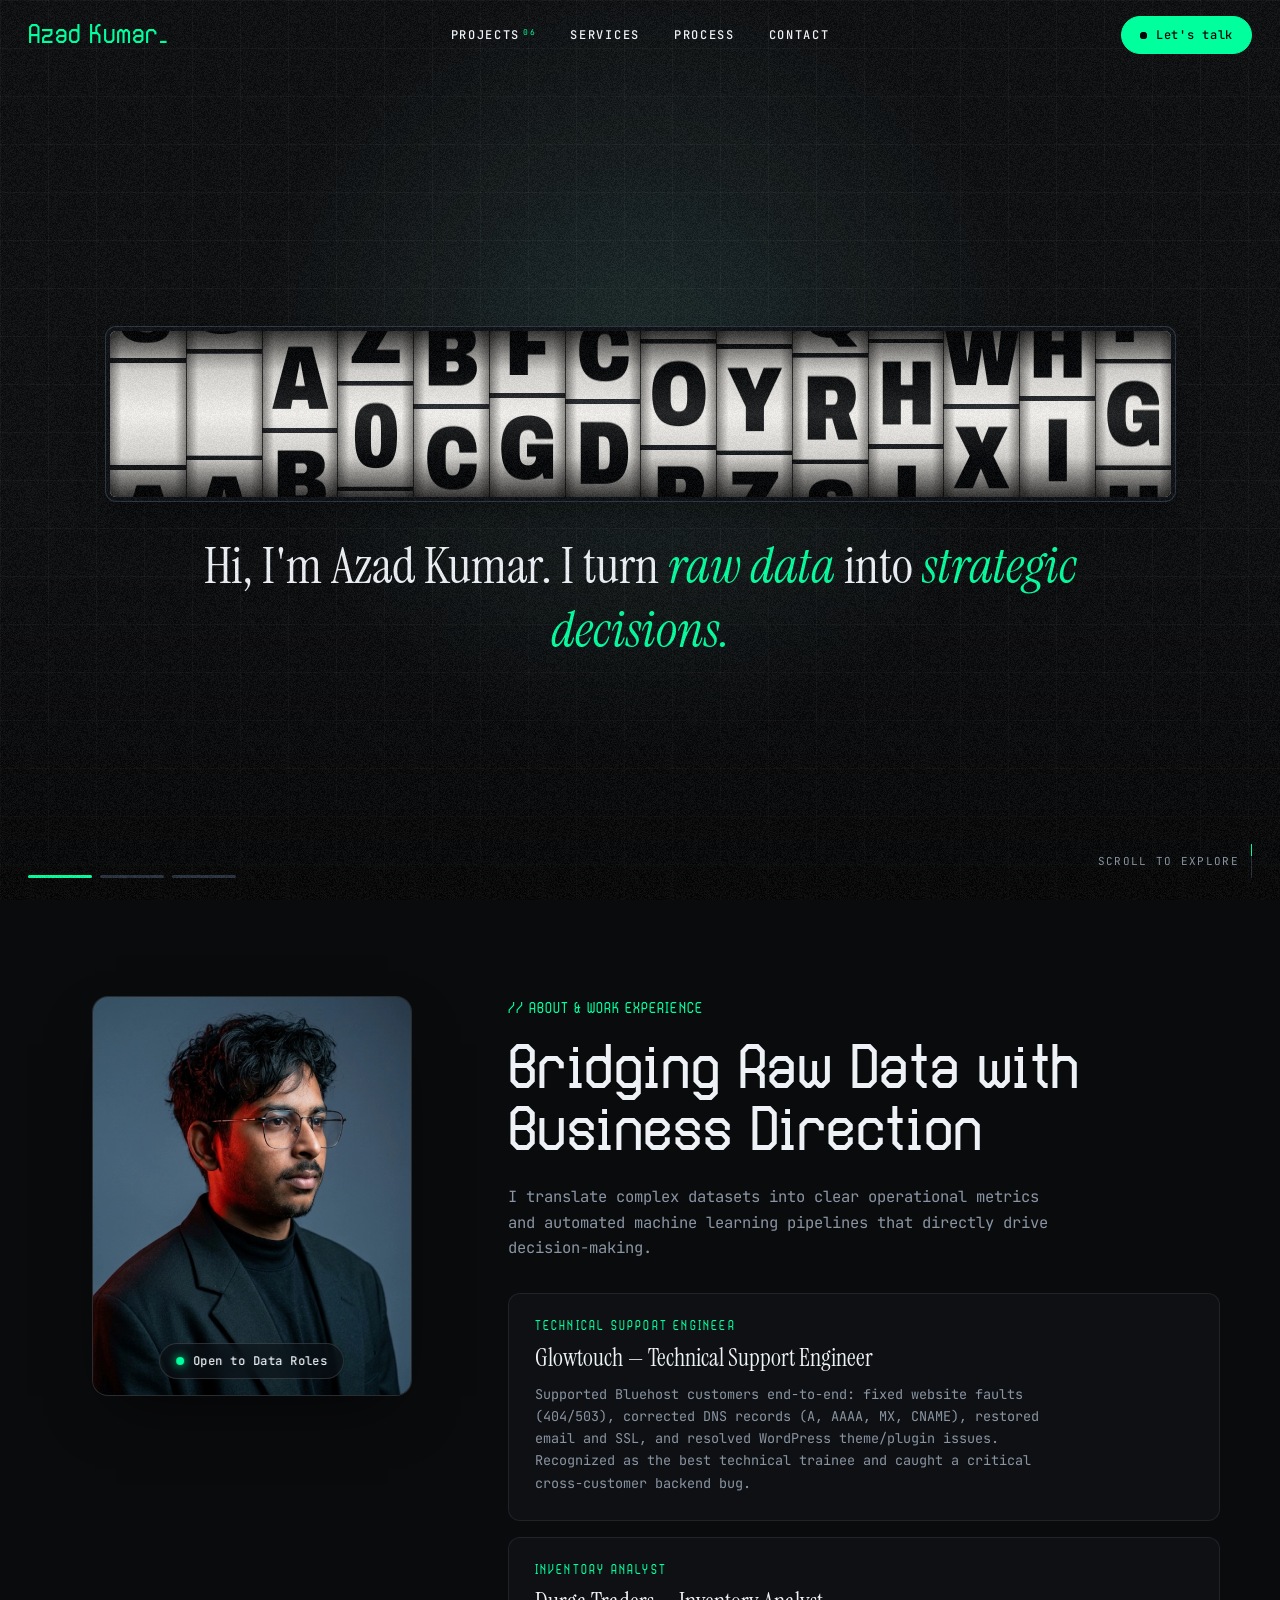
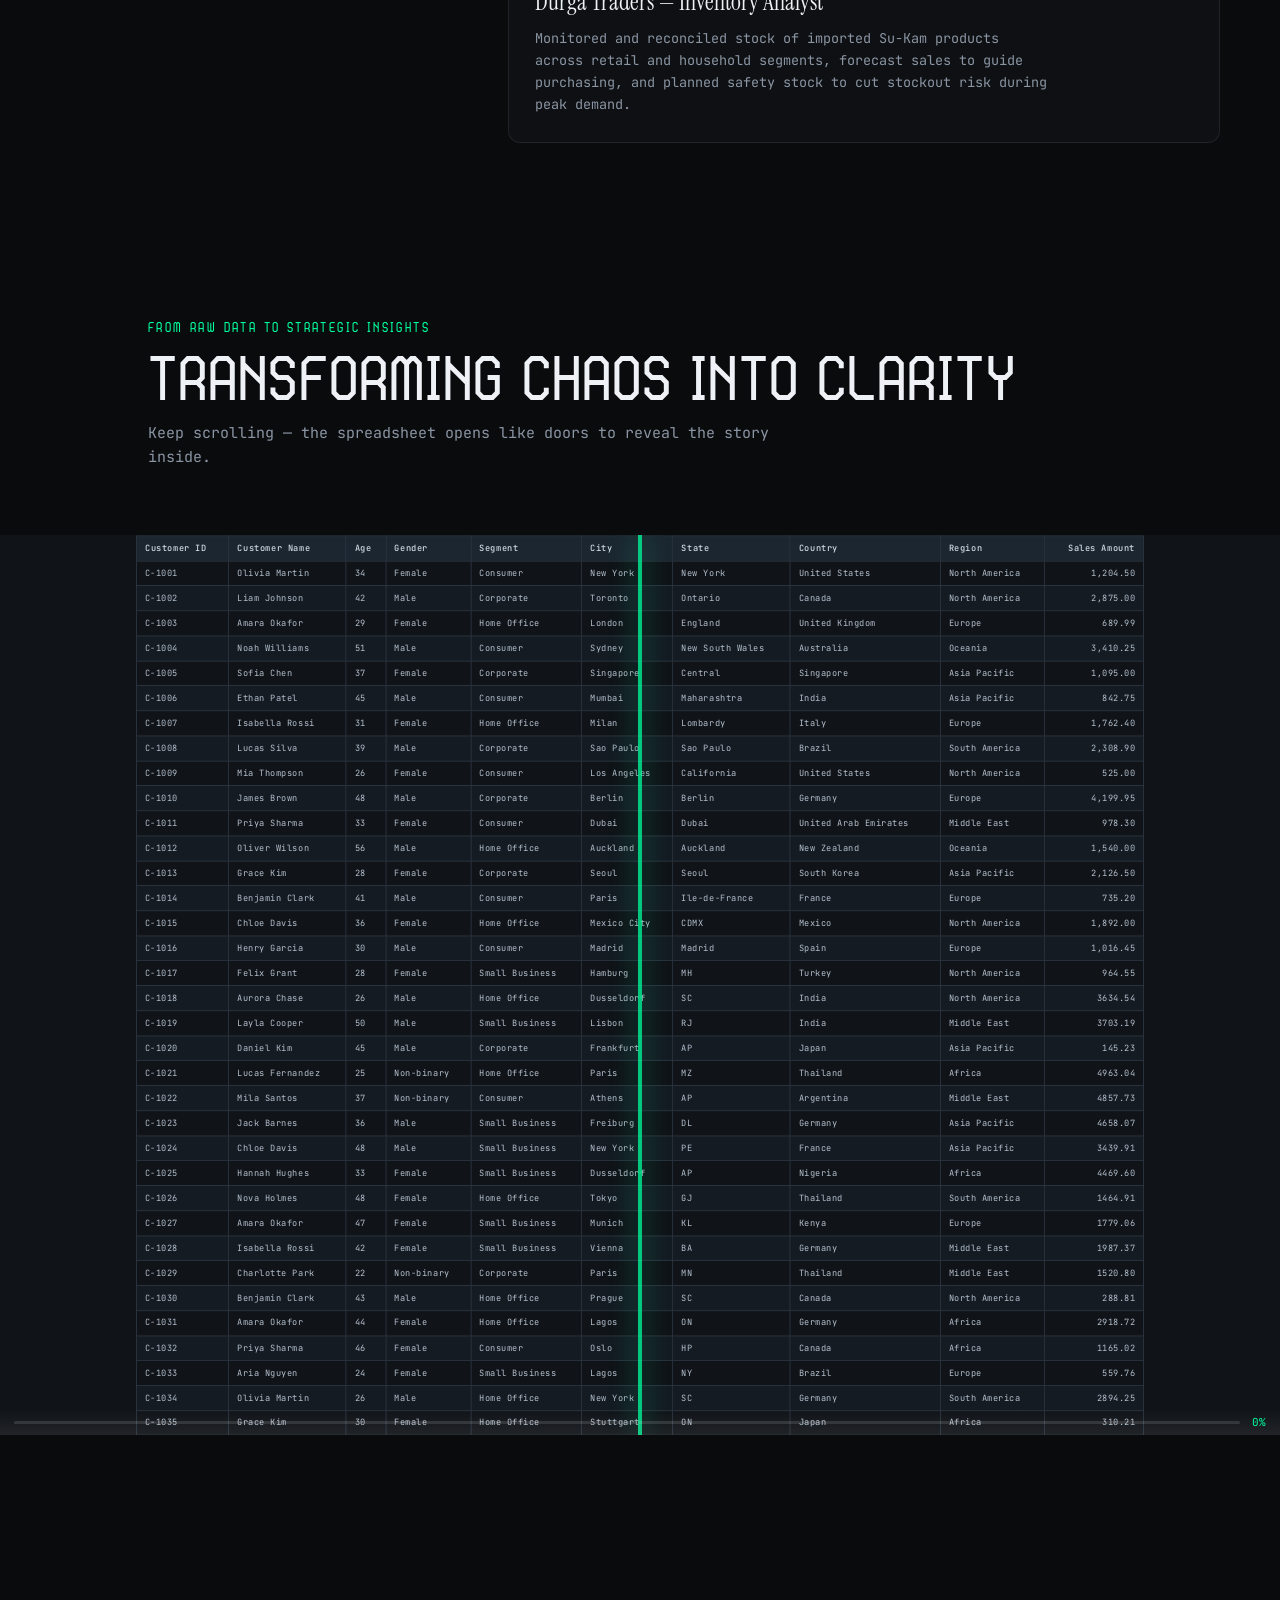
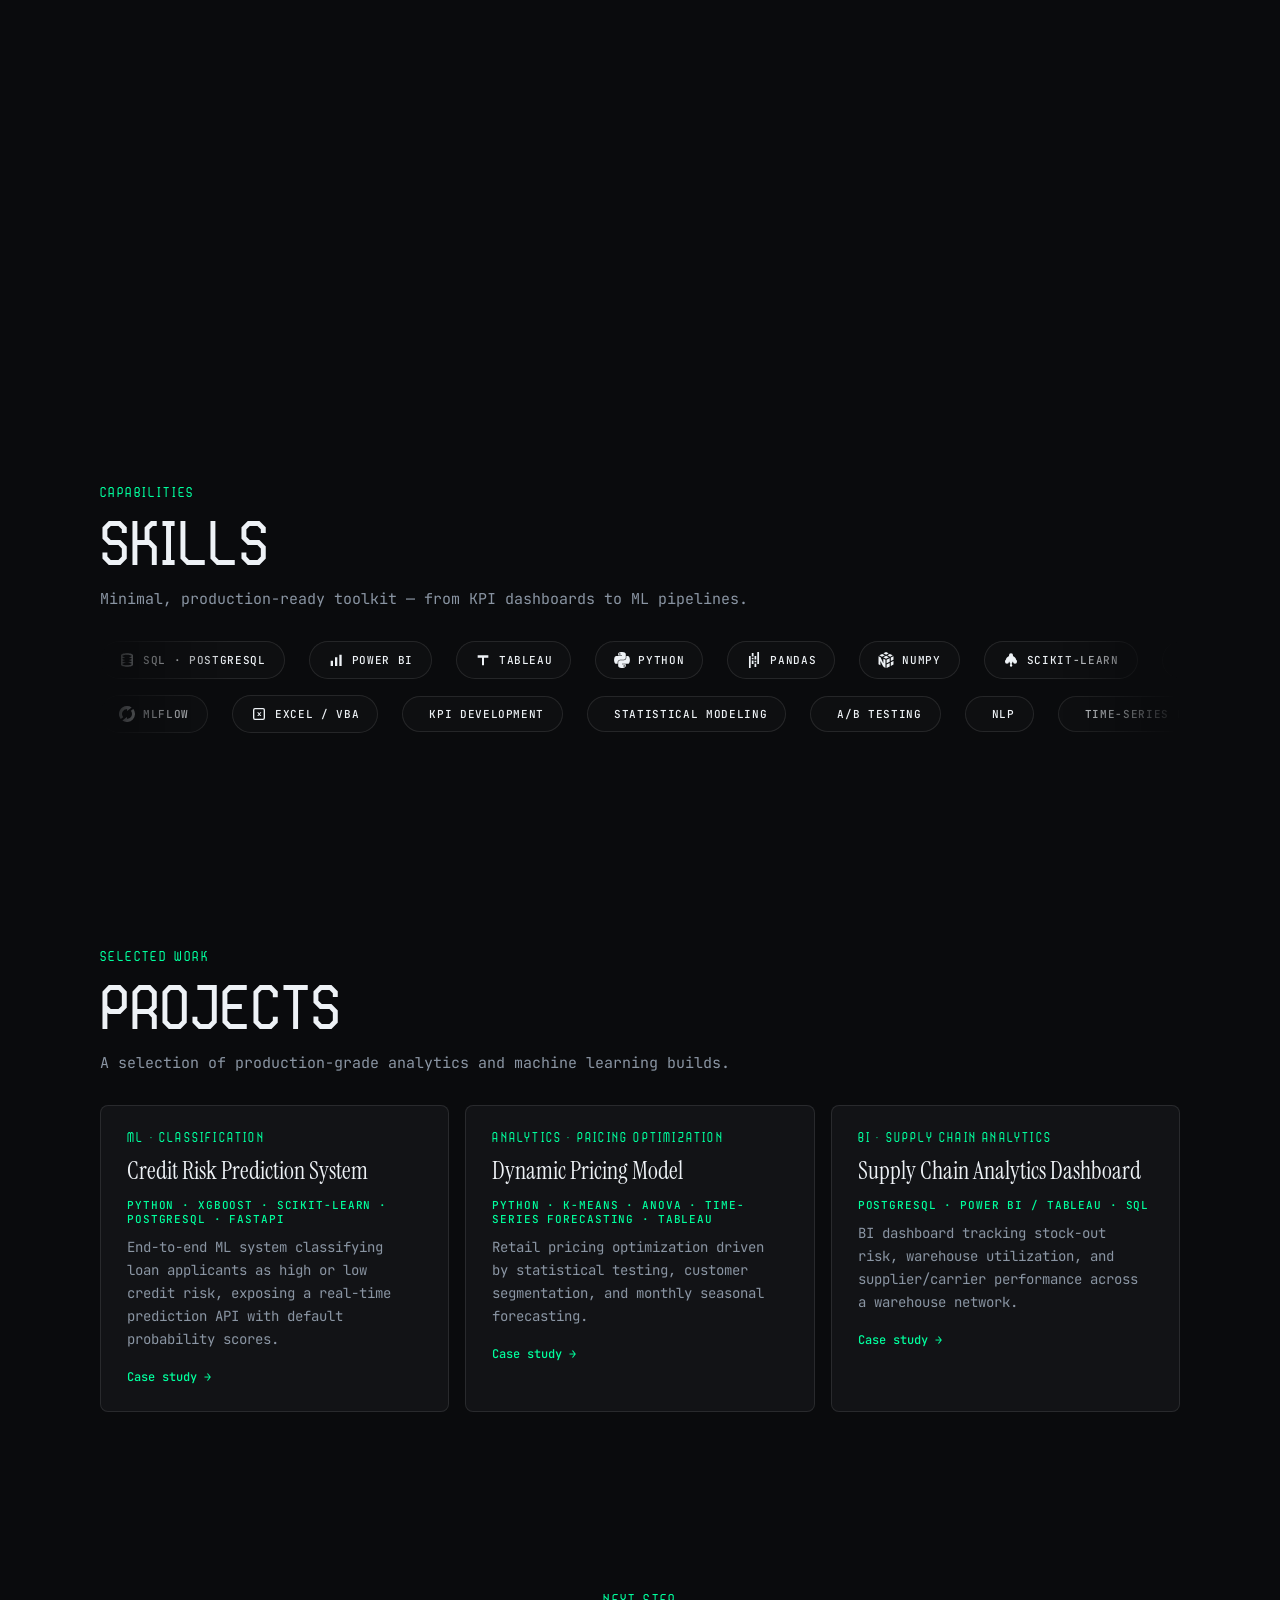
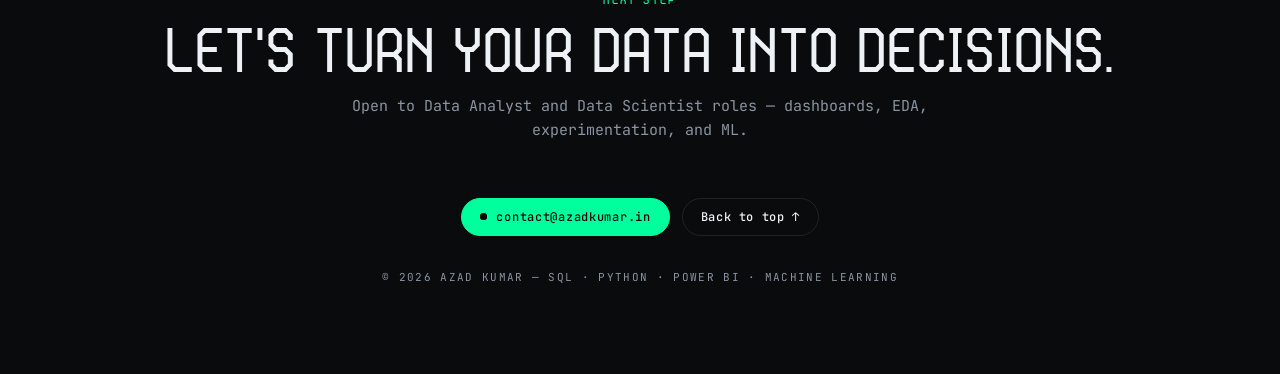
==== commit 216081a0: "minor layout fixes for index and styles" ====
--- a/index.html
+++ b/index.html
@@ -84,15 +84,15 @@
   </div>
 </section>
 <!-- DATA REVEAL LENS -->
-<section class="insights-scroll" id="insights" aria-labelledby="lens-title" tabindex="0" role="region">
-  <div class="insights-sticky">
-    <div class="insights-stage">
-
-      <div class="insights-hud">
-        <p class="eyebrow">From raw data to strategic insights</p>
-        <h2 class="h2" id="lens-title">Transforming Chaos into Clarity</h2>
-        <p class="lede">Keep scrolling — the spreadsheet opens like doors to reveal the story inside.</p>
-      </div>
+<section id="insights" aria-labelledby="lens-title" tabindex="0" role="region">
+  <div class="wrap insights-head">
+    <p class="eyebrow">From raw data to strategic insights</p>
+    <h2 class="h2" id="lens-title">Transforming Chaos into Clarity</h2>
+    <p class="lede">Keep scrolling — the spreadsheet opens like doors to reveal the story inside.</p>
+  </div>
+  <div class="insights-scroll">
+    <div class="insights-sticky">
+      <div class="insights-stage">
 
       <div class="raw-fullsheet" aria-hidden="true">
         <div class="sheet-scroll"><table class="customer-sheet">
@@ -158,7 +158,7 @@
       <div class="door-seam door-seam-left" aria-hidden="true"></div>
       <div class="door-seam door-seam-right" aria-hidden="true"></div>
       <div class="insights-progress" role="progressbar" aria-label="Reveal progress" aria-valuemin="0" aria-valuemax="100" aria-valuenow="0"><i></i><span class="pct">0%</span></div>
-
+      </div>
     </div>
   </div>
 </section>
--- a/style.css
+++ b/style.css
@@ -191,15 +191,15 @@
 .insights-sticky{position:sticky;top:0;height:100vh;overflow:hidden;z-index:10}
 .insights-stage{--chart-blue:#39a8ff;--chart-deep:#1476c8;--dash-bg:#121a23;--dash-surface:#19232e;--dash-raised:#202d39;--dash-border:#344352;--dash-grid:#354555;--dash-text:#e5edf5;--dash-muted:#afbdcb;--open:0;
   position:relative;width:100%;height:100%;background:#101318;isolation:isolate;overflow:hidden}
-.insights-hud{position:absolute;top:max(2.2rem,7vh);left:50%;transform:translateX(-50%);text-align:center;z-index:6;width:min(92%,920px);pointer-events:none}
-.insights-hud .eyebrow{margin-bottom:10px}
-.insights-hud .h2{font-size:clamp(30px,4.4vw,58px);margin-bottom:10px}
-.insights-hud .lede{margin-bottom:0}
+#insights{position:relative;scroll-margin-top:90px}
+.insights-head{padding:clamp(64px,9vh,110px) clamp(20px,6vw,48px) clamp(28px,4vh,44px)}
 
 /* base: spreadsheet fitted to the screen */
-.raw-fullsheet{position:absolute;inset:0;z-index:1;overflow:hidden;background:#101318;color:#acb5c0;user-select:none;display:flex;align-items:center;justify-content:center}
-.raw-fullsheet .sheet-scroll{width:100%;height:100%;overflow:hidden}
-.raw-fullsheet .customer-sheet{width:100%;border-collapse:collapse;table-layout:fixed;font:400 clamp(7px,.9vw,11px)/1.4 var(--mono);color:#b5c1ce}
+.raw-fullsheet{position:absolute;inset:0;z-index:1;overflow:hidden;background:#101318;color:#acb5c0;user-select:none;display:flex;align-items:stretch;justify-content:stretch}
+.raw-fullsheet .sheet-scroll{width:100%;height:100%;overflow:hidden;display:flex;align-items:center;justify-content:center}
+.raw-fullsheet .sheet-scroll::-webkit-scrollbar{display:none}
+.raw-fullsheet .sheet-scroll::-webkit-scrollbar-track{display:none}
+.raw-fullsheet .customer-sheet{width:max-content;border-collapse:collapse;font:400 clamp(7px,.9vw,11px)/1.4 var(--mono);color:#b5c1ce;min-width:100%;transform-origin:center center;transform:scale(var(--fit-scale,1))}
 .raw-fullsheet .customer-sheet th,.raw-fullsheet .customer-sheet td{padding:clamp(4px,.6vw,12px) clamp(4px,.8vw,14px);border:1px solid #303a46;text-align:left;white-space:nowrap;overflow:hidden;text-overflow:ellipsis}
 .raw-fullsheet .customer-sheet th{background:#1c2631;color:#d1dbe5;font-weight:500;letter-spacing:.01em}
 .raw-fullsheet .customer-sheet tbody tr:nth-child(even){background:#141b23}
@@ -215,7 +215,7 @@
 .insights-progress i{display:block;flex:1;height:3px;border-radius:99px;background:rgba(255,255,255,.12);overflow:hidden}
 .insights-progress i::after{content:"";display:block;height:100%;width:calc(var(--open,0)*100%);background:linear-gradient(90deg,#1689ee,#59b7f6)}
 .insights-progress .pct{font:400 11px var(--mono);color:var(--accent);font-variant-numeric:tabular-nums;white-space:nowrap}
-.insights-scroll:focus-visible{outline:2px solid var(--accent);outline-offset:-2px}
+#insights:focus-visible{outline:2px solid var(--accent);outline-offset:-2px}
 
 .insights-stage .dash{position:absolute;inset:0;padding:18px;display:grid;grid-template-columns:repeat(12,minmax(0,1fr));grid-template-rows:44px 88px minmax(0,1fr) minmax(0,1fr);gap:10px;color:var(--dash-text);background:var(--dash-bg)}
 .insights-stage .dash-header{grid-column:1/-1;display:flex;align-items:center;justify-content:space-between;gap:12px;padding:0 12px;border:1px solid #3b4b5b;border-radius:5px;background:var(--dash-raised);color:#f1f6fb}
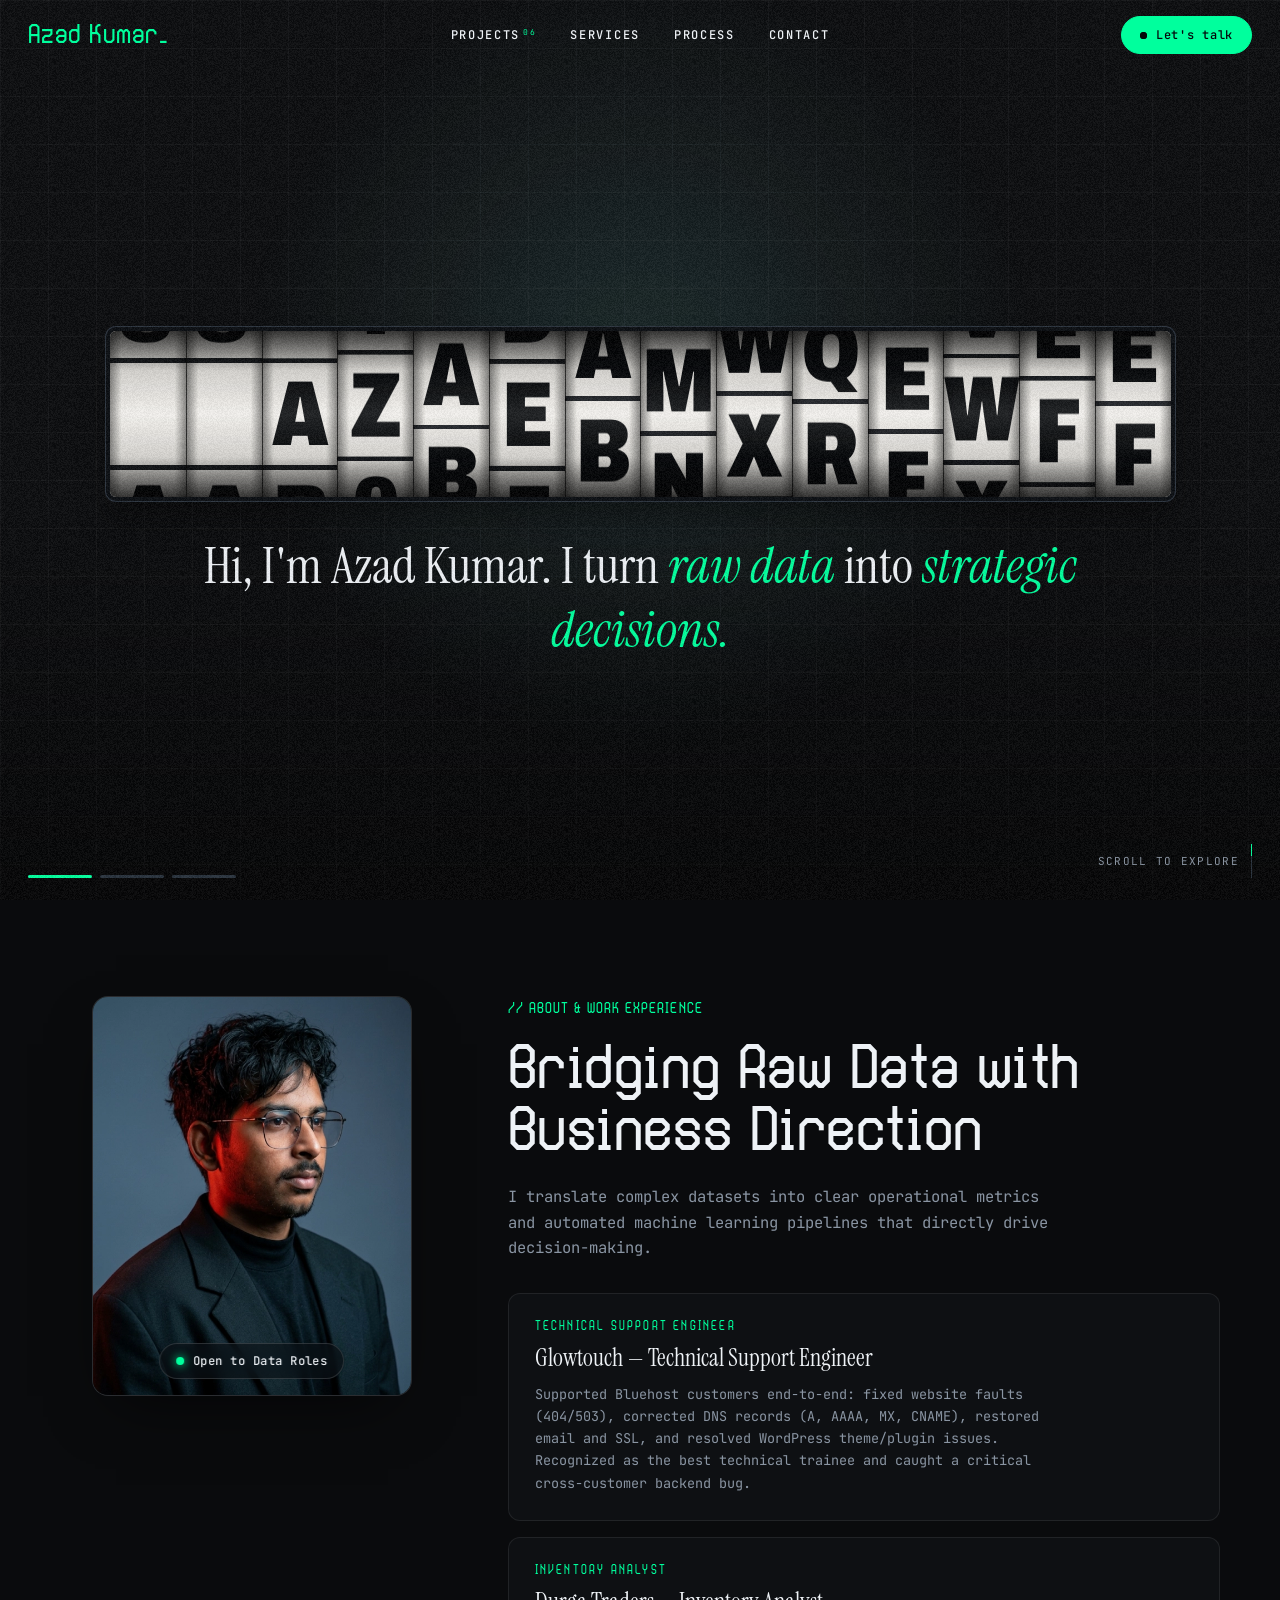
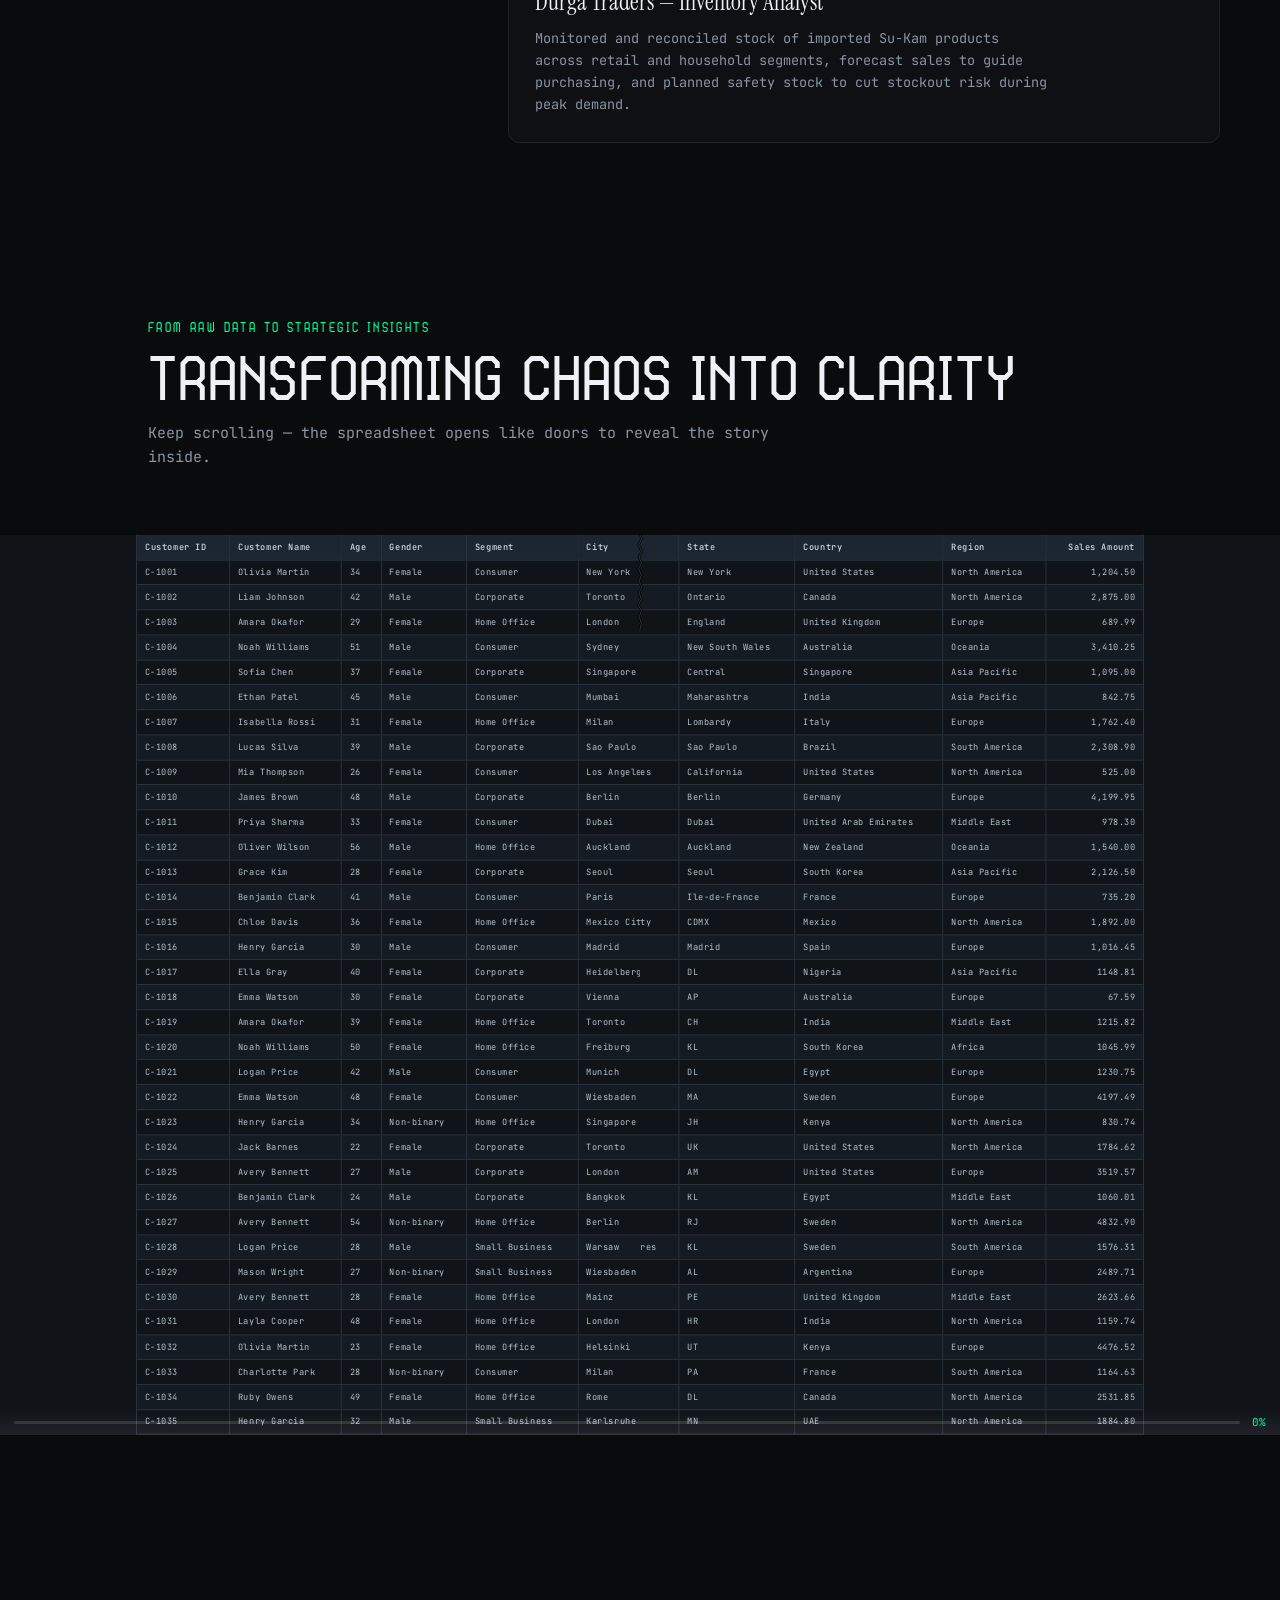
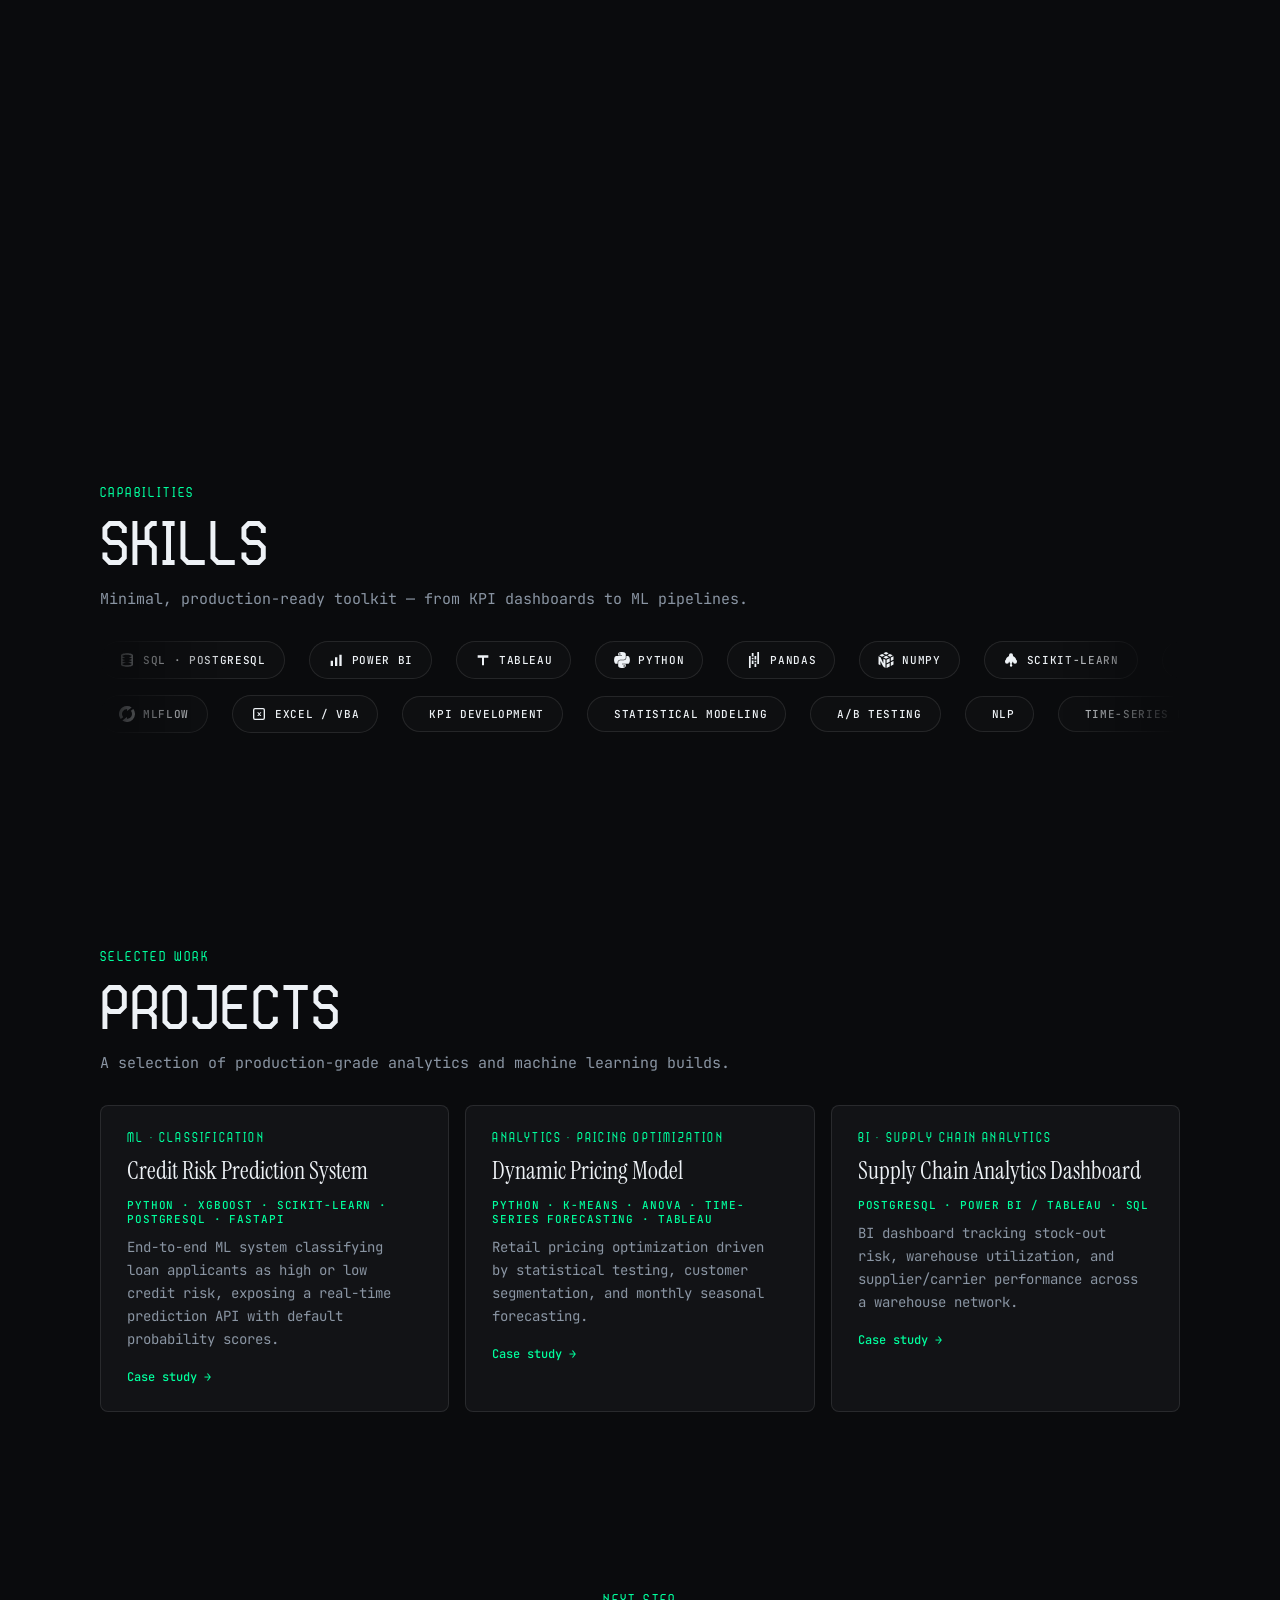
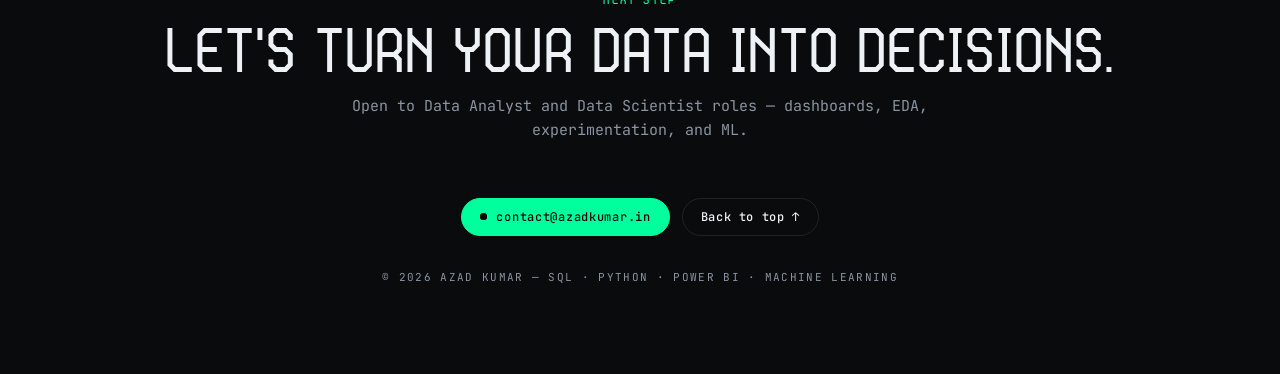
==== commit 9e595fce: "insights: split sheet into two panes with crack reveal Replace the centre-opening door reveal with a" ====
--- a/index.html
+++ b/index.html
@@ -95,7 +95,8 @@
       <div class="insights-stage">
 
       <div class="raw-fullsheet" aria-hidden="true">
-        <div class="sheet-scroll"><table class="customer-sheet">
+        <div class="sheet-pane sheet-pane-left">
+          <div class="sheet-scroll"><table class="customer-sheet">
           <thead><tr><th>Customer ID</th><th>Customer Name</th><th>Age</th><th>Gender</th><th>Segment</th><th>City</th><th>State</th><th>Country</th><th>Region</th><th>Sales Amount</th></tr></thead>
           <tbody>
             <tr><td>C-1001</td><td>Olivia Martin</td><td>34</td><td>Female</td><td>Consumer</td><td>New York</td><td>New York</td><td>United States</td><td>North America</td><td>1,204.50</td></tr>
@@ -115,7 +116,15 @@
             <tr><td>C-1015</td><td>Chloe Davis</td><td>36</td><td>Female</td><td>Home Office</td><td>Mexico City</td><td>CDMX</td><td>Mexico</td><td>North America</td><td>1,892.00</td></tr>
             <tr><td>C-1016</td><td>Henry Garcia</td><td>30</td><td>Male</td><td>Consumer</td><td>Madrid</td><td>Madrid</td><td>Spain</td><td>Europe</td><td>1,016.45</td></tr>
           </tbody>
-        </table></div>
+          </table></div>
+        </div>
+        <div class="sheet-pane sheet-pane-right">
+          <div class="sheet-scroll"></div>
+        </div>
+        <svg class="crack-line" viewBox="0 0 16 100" preserveAspectRatio="none" aria-hidden="true">
+          <path class="crk-outer" d="M8 0L9.5 6L6.5 12L10 18L7 24L9.5 30L6.5 36L9.5 42L7 48L10 54L7 60L9.5 66L6.5 72L9.5 78L7 84L9.5 90L8 96L8 100"/>
+          <path class="crk-inner" d="M8 0L9.5 6L6.5 12L10 18L7 24L9.5 30L6.5 36L9.5 42L7 48L10 54L7 60L9.5 66L6.5 72L9.5 78L7 84L9.5 90L8 96L8 100"/>
+        </svg>
       </div>
 
       <div class="reveal-dashboard" aria-hidden="true">
@@ -155,8 +164,7 @@
 </div>
       </div>
 
-      <div class="door-seam door-seam-left" aria-hidden="true"></div>
-      <div class="door-seam door-seam-right" aria-hidden="true"></div>
+
       <div class="insights-progress" role="progressbar" aria-label="Reveal progress" aria-valuemin="0" aria-valuemax="100" aria-valuenow="0"><i></i><span class="pct">0%</span></div>
       </div>
     </div>
--- a/style.css
+++ b/style.css
@@ -195,22 +195,27 @@
 .insights-head{padding:clamp(64px,9vh,110px) clamp(20px,6vw,48px) clamp(28px,4vh,44px)}
 
 /* base: spreadsheet fitted to the screen */
-.raw-fullsheet{position:absolute;inset:0;z-index:1;overflow:hidden;background:#101318;color:#acb5c0;user-select:none;display:flex;align-items:stretch;justify-content:stretch}
-.raw-fullsheet .sheet-scroll{width:100%;height:100%;overflow:hidden;display:flex;align-items:center;justify-content:center}
-.raw-fullsheet .sheet-scroll::-webkit-scrollbar{display:none}
-.raw-fullsheet .sheet-scroll::-webkit-scrollbar-track{display:none}
+.raw-fullsheet{position:absolute;inset:0;z-index:3;overflow:hidden;user-select:none;isolation:isolate}
+.sheet-pane{position:absolute;top:0;bottom:0;width:50%;overflow:hidden;background:#101318;will-change:transform}
+.sheet-pane-left{left:0;transform:translateX(calc(-100%*var(--open,0)))}
+.sheet-pane-right{right:0;transform:translateX(calc(100%*var(--open,0)))}
+.sheet-pane .sheet-scroll{position:absolute;top:0;bottom:0;width:200%;overflow:hidden;display:flex;align-items:center;justify-content:center}
+.sheet-pane-left .sheet-scroll{left:0}
+.sheet-pane-right .sheet-scroll{right:0}
+.sheet-pane .sheet-scroll::-webkit-scrollbar{display:none}
+.sheet-pane .sheet-scroll::-webkit-scrollbar-track{display:none}
+.crack-line{position:absolute;left:50%;top:-2px;bottom:-2px;width:16px;transform:translateX(-50%);z-index:4;pointer-events:none;opacity:clamp(0,calc(1.5*(1 - var(--open,0))),1)}
+.crack-line .crk-outer{fill:none;stroke:rgba(0,0,0,.85);stroke-width:2.4;stroke-linecap:round}
+.crack-line .crk-inner{fill:none;stroke:rgba(170,190,205,.32);stroke-width:.8;stroke-linecap:round}
 .raw-fullsheet .customer-sheet{width:max-content;border-collapse:collapse;font:400 clamp(7px,.9vw,11px)/1.4 var(--mono);color:#b5c1ce;min-width:100%;transform-origin:center center;transform:scale(var(--fit-scale,1))}
 .raw-fullsheet .customer-sheet th,.raw-fullsheet .customer-sheet td{padding:clamp(4px,.6vw,12px) clamp(4px,.8vw,14px);border:1px solid #303a46;text-align:left;white-space:nowrap;overflow:hidden;text-overflow:ellipsis}
 .raw-fullsheet .customer-sheet th{background:#1c2631;color:#d1dbe5;font-weight:500;letter-spacing:.01em}
 .raw-fullsheet .customer-sheet tbody tr:nth-child(even){background:#141b23}
 .raw-fullsheet .customer-sheet td:last-child,.raw-fullsheet .customer-sheet th:last-child{text-align:right;font-variant-numeric:tabular-nums}
 
-/* reveal layer: opened from the centre like doors */
-.reveal-dashboard{position:absolute;inset:0;z-index:3;overflow:hidden;background:var(--dash-bg);
-  clip-path:inset(0 calc(50%*(1 - var(--open,0))) 0 calc(50%*(1 - var(--open,0))))}
-.door-seam{position:absolute;top:0;bottom:0;width:2px;z-index:5;background:rgba(0,255,157,.75);box-shadow:0 0 26px rgba(0,255,157,.55);transition:left .06s linear,right .06s linear}
-.door-seam-left{left:calc(50% - 50%*var(--open,0))}
-.door-seam-right{right:calc(50% - 50%*var(--open,0))}
+/* reveal layer: sits behind the spreadsheet; exposed when the sheet splits */
+.reveal-dashboard{position:absolute;inset:0;z-index:1;overflow:hidden;background:var(--dash-bg)}
+
 .insights-progress{position:absolute;left:0;right:0;bottom:0;height:26px;display:flex;align-items:center;gap:12px;padding:0 14px;background:linear-gradient(180deg,rgba(255,255,255,0),rgba(255,255,255,.07));z-index:6}
 .insights-progress i{display:block;flex:1;height:3px;border-radius:99px;background:rgba(255,255,255,.12);overflow:hidden}
 .insights-progress i::after{content:"";display:block;height:100%;width:calc(var(--open,0)*100%);background:linear-gradient(90deg,#1689ee,#59b7f6)}
@@ -297,8 +302,7 @@
 }
 @media (prefers-reduced-motion:reduce){
   .insights-stage{--open:1}
-  .insights-stage .reveal-dashboard{clip-path:inset(0)}
-  .door-seam{opacity:0}
+  .crack-line{opacity:0}
 }
 /* ---------- dev FPS meter ("?" key) ---------- */
 .fps{position:fixed;left:12px;bottom:70px;z-index:80;display:none;padding:4px 8px;border-radius:3px;background:#000;color:var(--amber);font:500 11px var(--mono)}
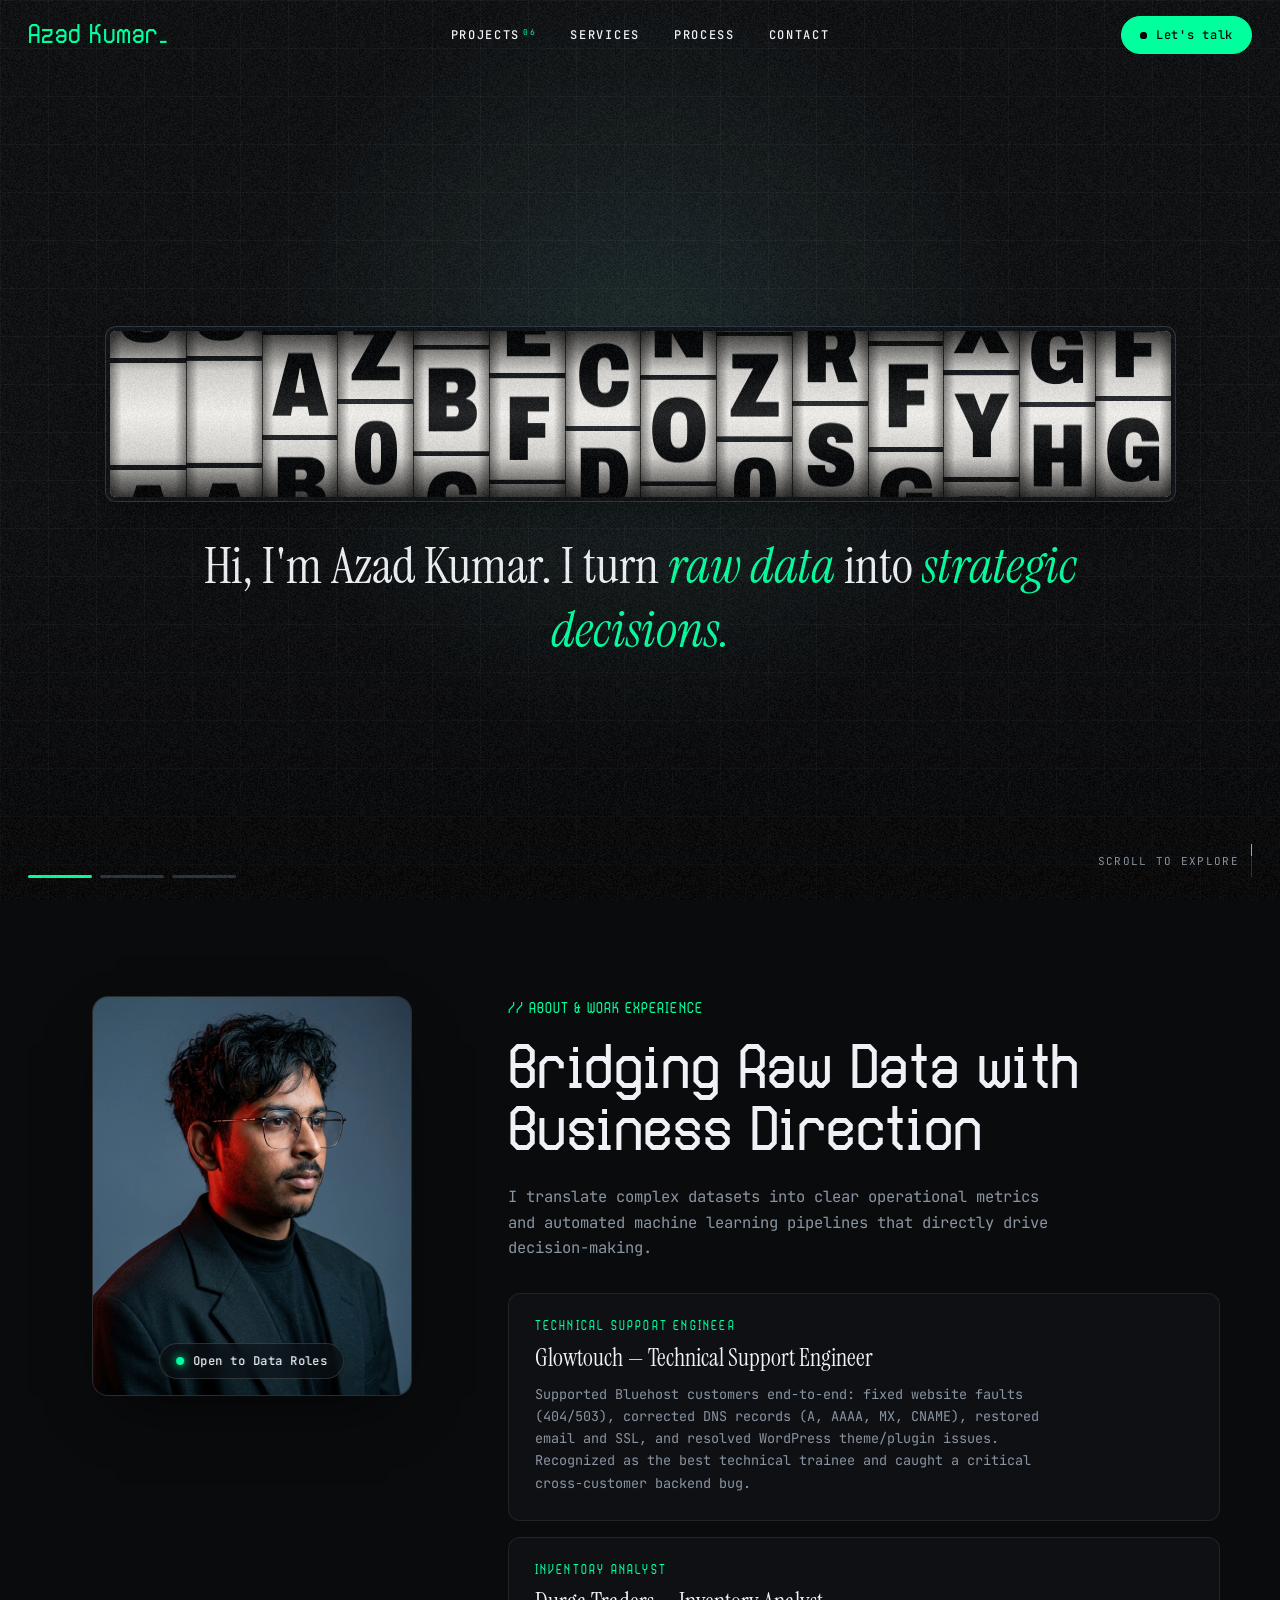
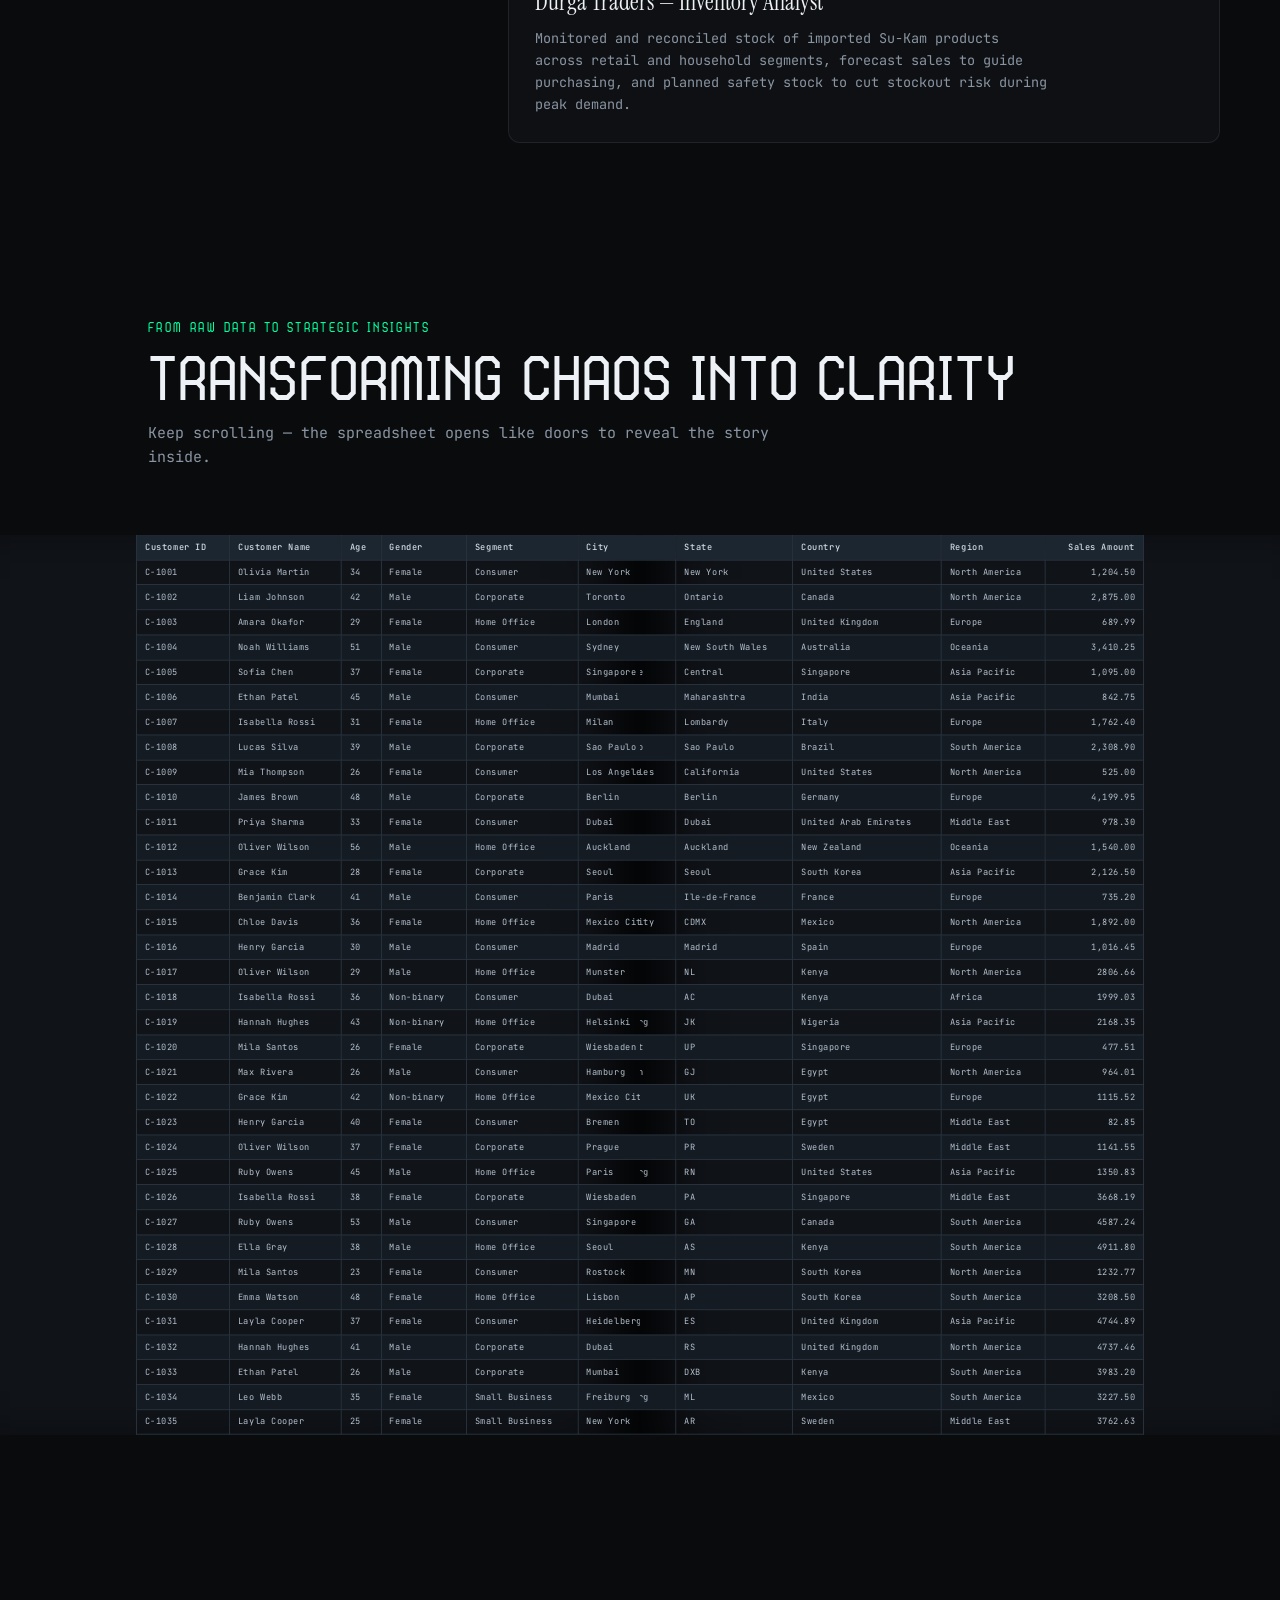
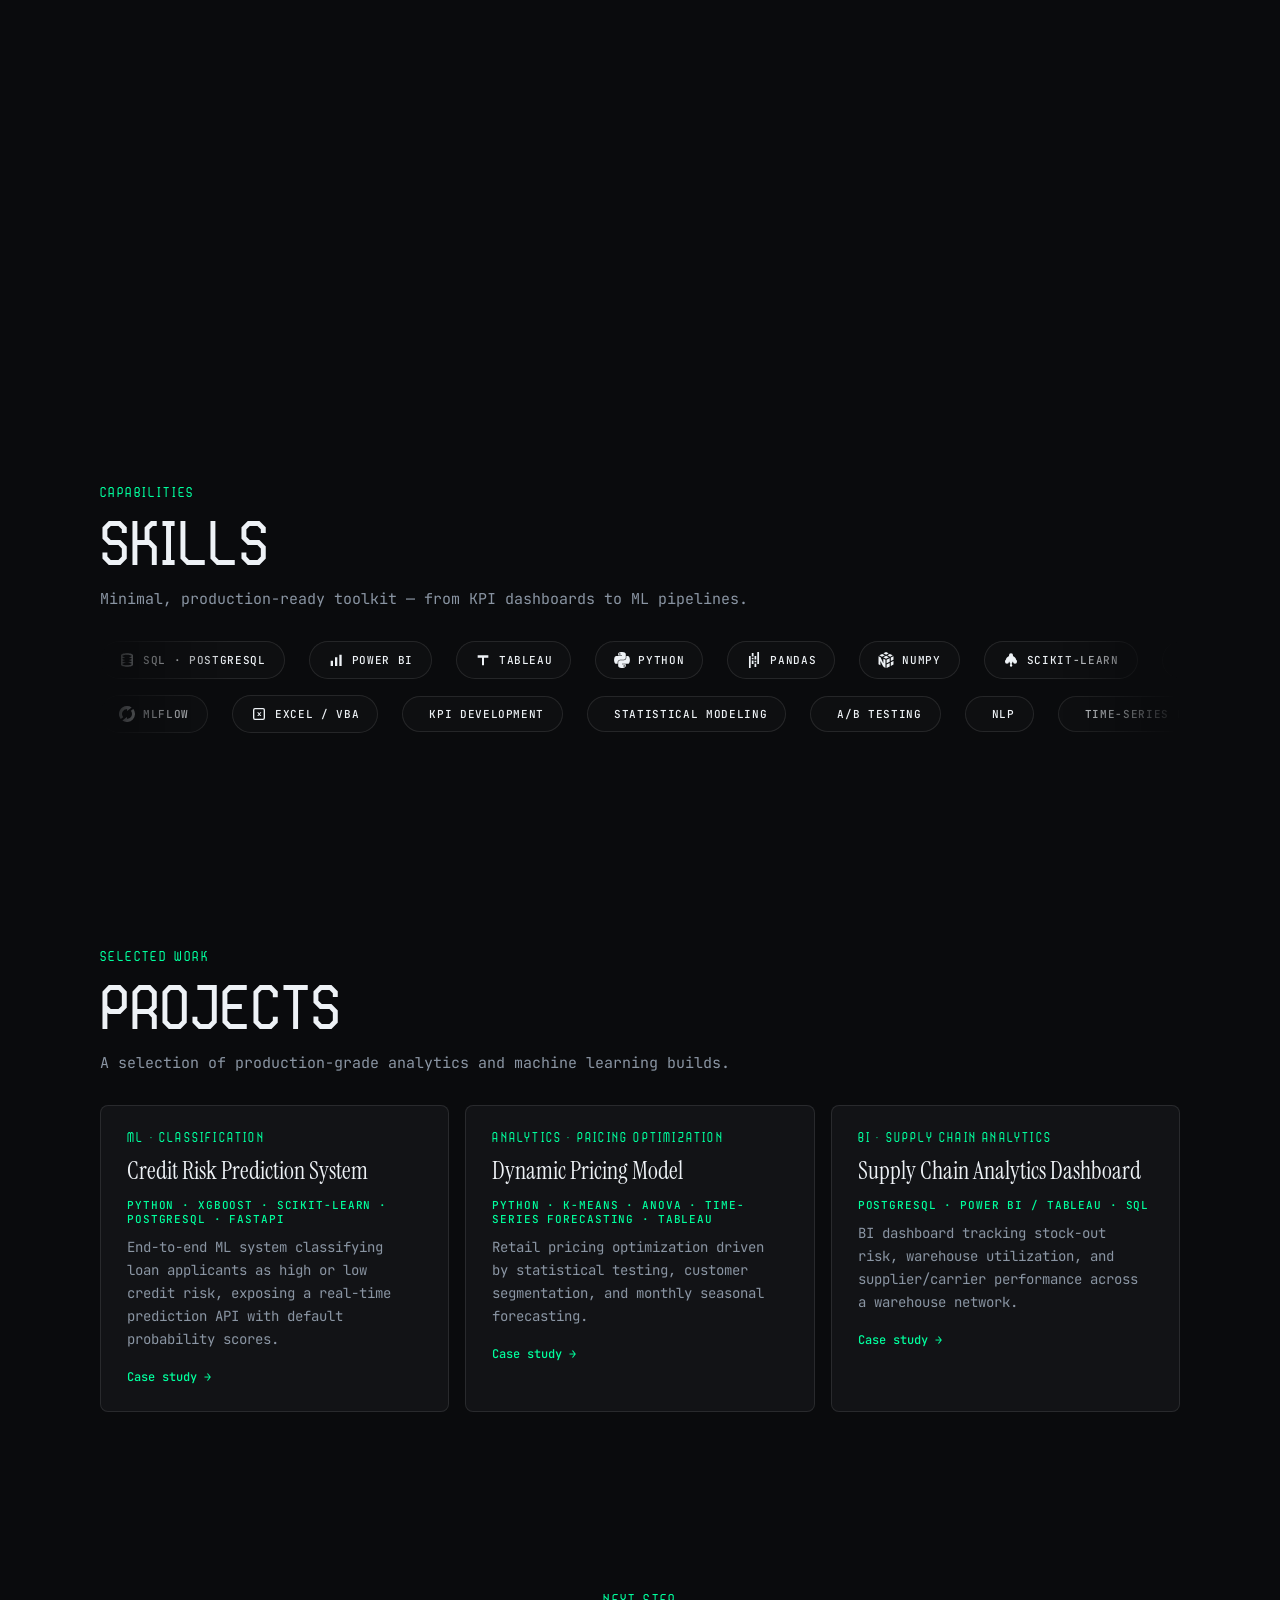
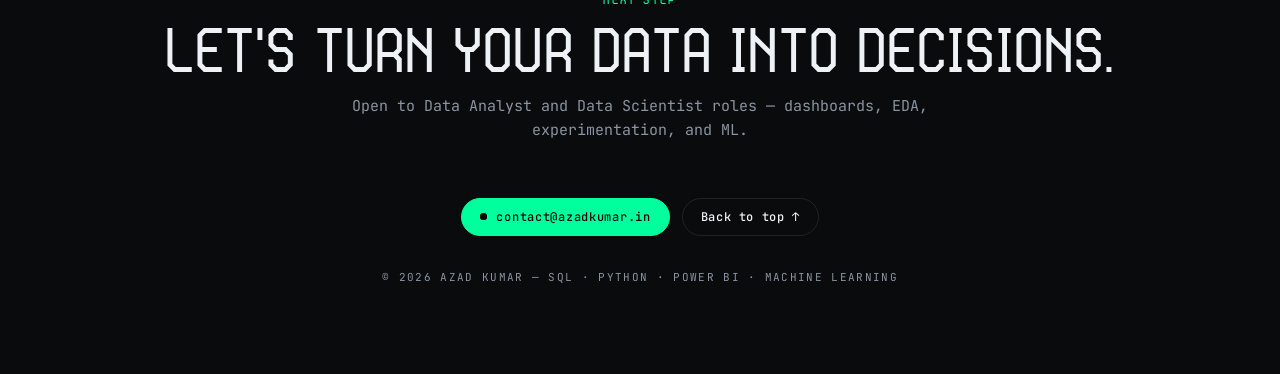
==== commit 5dc766a2: "insights: add colorful dashboard accents and drop progress bar Style the KPI tiles, panels, bars, do" ====
--- a/index.html
+++ b/index.html
@@ -121,10 +121,7 @@
         <div class="sheet-pane sheet-pane-right">
           <div class="sheet-scroll"></div>
         </div>
-        <svg class="crack-line" viewBox="0 0 16 100" preserveAspectRatio="none" aria-hidden="true">
-          <path class="crk-outer" d="M8 0L9.5 6L6.5 12L10 18L7 24L9.5 30L6.5 36L9.5 42L7 48L10 54L7 60L9.5 66L6.5 72L9.5 78L7 84L9.5 90L8 96L8 100"/>
-          <path class="crk-inner" d="M8 0L9.5 6L6.5 12L10 18L7 24L9.5 30L6.5 36L9.5 42L7 48L10 54L7 60L9.5 66L6.5 72L9.5 78L7 84L9.5 90L8 96L8 100"/>
-        </svg>
+
       </div>
 
       <div class="reveal-dashboard" aria-hidden="true">
@@ -165,7 +162,7 @@
       </div>
 
 
-      <div class="insights-progress" role="progressbar" aria-label="Reveal progress" aria-valuemin="0" aria-valuemax="100" aria-valuenow="0"><i></i><span class="pct">0%</span></div>
+
       </div>
     </div>
   </div>
--- a/style.css
+++ b/style.css
@@ -197,8 +197,8 @@
 /* base: spreadsheet fitted to the screen */
 .raw-fullsheet{position:absolute;inset:0;z-index:3;overflow:hidden;user-select:none;isolation:isolate}
 .sheet-pane{position:absolute;top:0;bottom:0;width:50%;overflow:hidden;background:#101318;will-change:transform}
-.sheet-pane-left{left:0;transform:translateX(calc(-100%*var(--open,0)))}
-.sheet-pane-right{right:0;transform:translateX(calc(100%*var(--open,0)))}
+.sheet-pane-left{left:0;transform:translateX(calc(-100%*var(--open,0)));box-shadow:inset -46px 0 52px -18px rgba(0,0,0,.85)}
+.sheet-pane-right{right:0;transform:translateX(calc(100%*var(--open,0)));box-shadow:inset 46px 0 52px -18px rgba(0,0,0,.85)}
 .sheet-pane .sheet-scroll{position:absolute;top:0;bottom:0;width:200%;overflow:hidden;display:flex;align-items:center;justify-content:center}
 .sheet-pane-left .sheet-scroll{left:0}
 .sheet-pane-right .sheet-scroll{right:0}
@@ -216,10 +216,7 @@
 /* reveal layer: sits behind the spreadsheet; exposed when the sheet splits */
 .reveal-dashboard{position:absolute;inset:0;z-index:1;overflow:hidden;background:var(--dash-bg)}
 
-.insights-progress{position:absolute;left:0;right:0;bottom:0;height:26px;display:flex;align-items:center;gap:12px;padding:0 14px;background:linear-gradient(180deg,rgba(255,255,255,0),rgba(255,255,255,.07));z-index:6}
-.insights-progress i{display:block;flex:1;height:3px;border-radius:99px;background:rgba(255,255,255,.12);overflow:hidden}
-.insights-progress i::after{content:"";display:block;height:100%;width:calc(var(--open,0)*100%);background:linear-gradient(90deg,#1689ee,#59b7f6)}
-.insights-progress .pct{font:400 11px var(--mono);color:var(--accent);font-variant-numeric:tabular-nums;white-space:nowrap}
+
 #insights:focus-visible{outline:2px solid var(--accent);outline-offset:-2px}
 
 .insights-stage .dash{position:absolute;inset:0;padding:18px;display:grid;grid-template-columns:repeat(12,minmax(0,1fr));grid-template-rows:44px 88px minmax(0,1fr) minmax(0,1fr);gap:10px;color:var(--dash-text);background:var(--dash-bg)}
@@ -269,6 +266,35 @@
 .insights-stage .country-list li{display:grid;grid-template-columns:16px minmax(70px,1.2fr) minmax(28px,1fr) 30px;align-items:center;gap:5px;font:400 8px var(--mono);color:#c0ccd8;white-space:nowrap}
 .insights-stage .country-list .country-rank{color:#9eadbb}.insights-stage .country-list strong{font:600 8px var(--mono);text-align:right;color:#e5edf5}
 
+/* ---- more colorful dashboard accents ---- */
+.insights-stage .kpi-sales{border-top-color:#39a8ff;background-image:radial-gradient(120% 70% at 50% 0%,rgba(57,168,255,.22),transparent 70%)}
+.insights-stage .kpi-orders{border-top-color:#2fd975;background-image:radial-gradient(120% 70% at 50% 0%,rgba(47,217,117,.20),transparent 70%)}
+.insights-stage .kpi-margin{border-top-color:#ffb454;background-image:radial-gradient(120% 70% at 50% 0%,rgba(255,180,84,.22),transparent 70%)}
+.insights-stage .panel-month{border-top:2px solid #39a8ff}
+.insights-stage .panel-category{border-top:2px solid #a07dfb}
+.insights-stage .panel-payment{border-top:2px solid #2fd975}
+.insights-stage .panel-status{border-top:2px solid #ffb454}
+.insights-stage .panel-country{border-top:2px solid #4fd1c5}
+.insights-stage .category-bars>div:nth-child(1) i{background:linear-gradient(180deg,#59b7f6,#1689ee)}
+.insights-stage .category-bars>div:nth-child(2) i{background:linear-gradient(180deg,#3ad4a0,#12a877)}
+.insights-stage .category-bars>div:nth-child(3) i{background:linear-gradient(180deg,#b28bf6,#7e4ce0)}
+.insights-stage .category-bars>div:nth-child(4) i{background:linear-gradient(180deg,#ffc75f,#ee9f32)}
+.insights-stage .category-bars>div:nth-child(5) i{background:linear-gradient(180deg,#4fd1c5,#12a89b)}
+.insights-stage .status-bars>div:nth-child(1)>i>b{background:linear-gradient(90deg,#2fd975,#6fe8a8)}
+.insights-stage .status-bars>div:nth-child(2)>i>b{background:linear-gradient(90deg,#ffb454,#ffd089)}
+.insights-stage .status-bars>div:nth-child(3)>i>b{background:linear-gradient(90deg,#ff6b6b,#ff9a9a)}
+.insights-stage .status-bars>div:nth-child(4)>i>b{background:linear-gradient(90deg,#4fd1c5,#88e2da)}
+.insights-stage .donut-credit{stroke:#39a8ff}.insights-stage .donut-debit{stroke:#a07dfb}
+.insights-stage .donut-paypal{stroke:#2fd975}.insights-stage .donut-cash{stroke:#ffb454}
+.insights-stage .legend-credit{background:#39a8ff}.insights-stage .legend-debit{background:#a07dfb}
+.insights-stage .legend-paypal{background:#2fd975}.insights-stage .legend-cash{background:#ffb454}
+.insights-stage .country-list li:nth-child(1) .country-rank{color:#ffd45e}
+.insights-stage .country-list li:nth-child(2) .country-rank{color:#cfd6df}
+.insights-stage .country-list li:nth-child(3) .country-rank{color:#eda25f}
+.insights-stage .chart-area{fill:rgba(160,125,251,.20)}
+.insights-stage .chart-line{stroke:#4da6ff}
+.insights-stage .chart-dots{fill:#a07dfb;stroke:#eedeff}
+
 @media (max-width:900px){
   .insights-scroll{height:360vh}
   .insights-stage .dash{grid-template-rows:40px 78px minmax(0,1fr) minmax(0,1fr)}
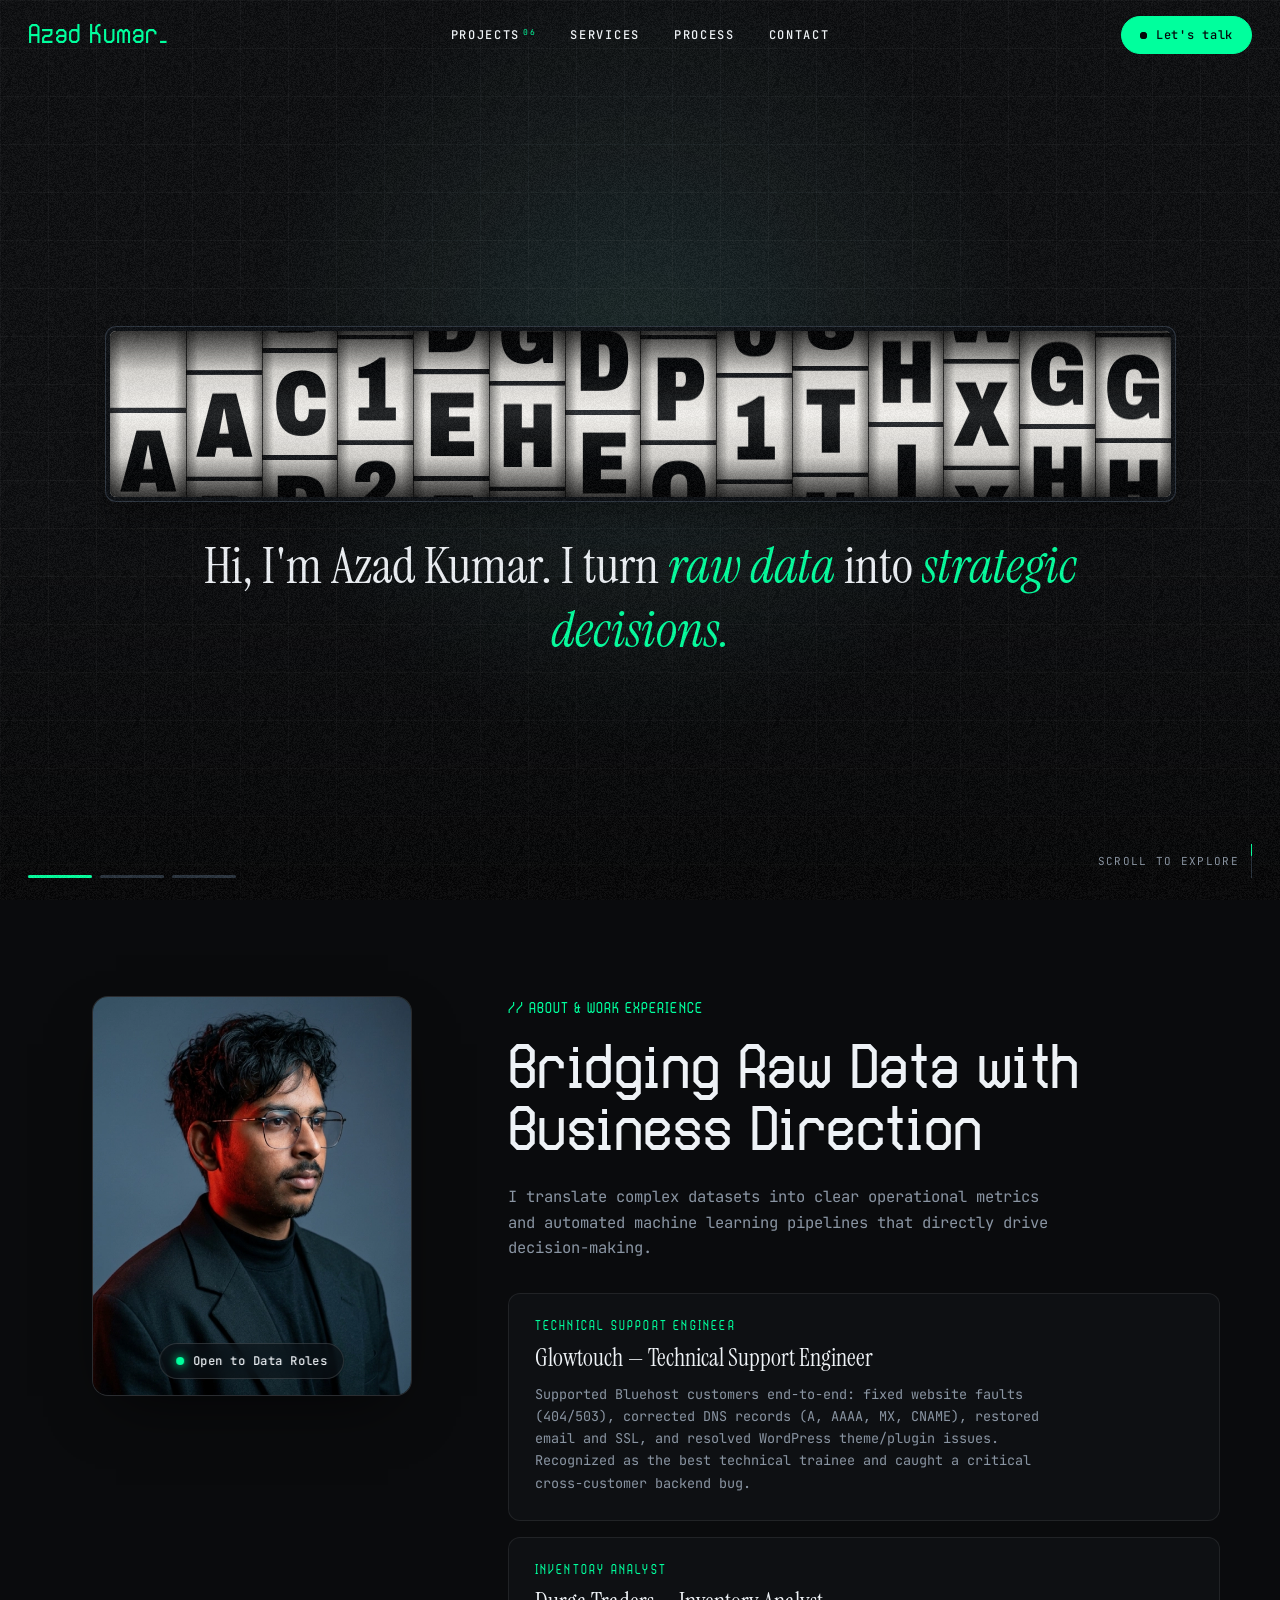
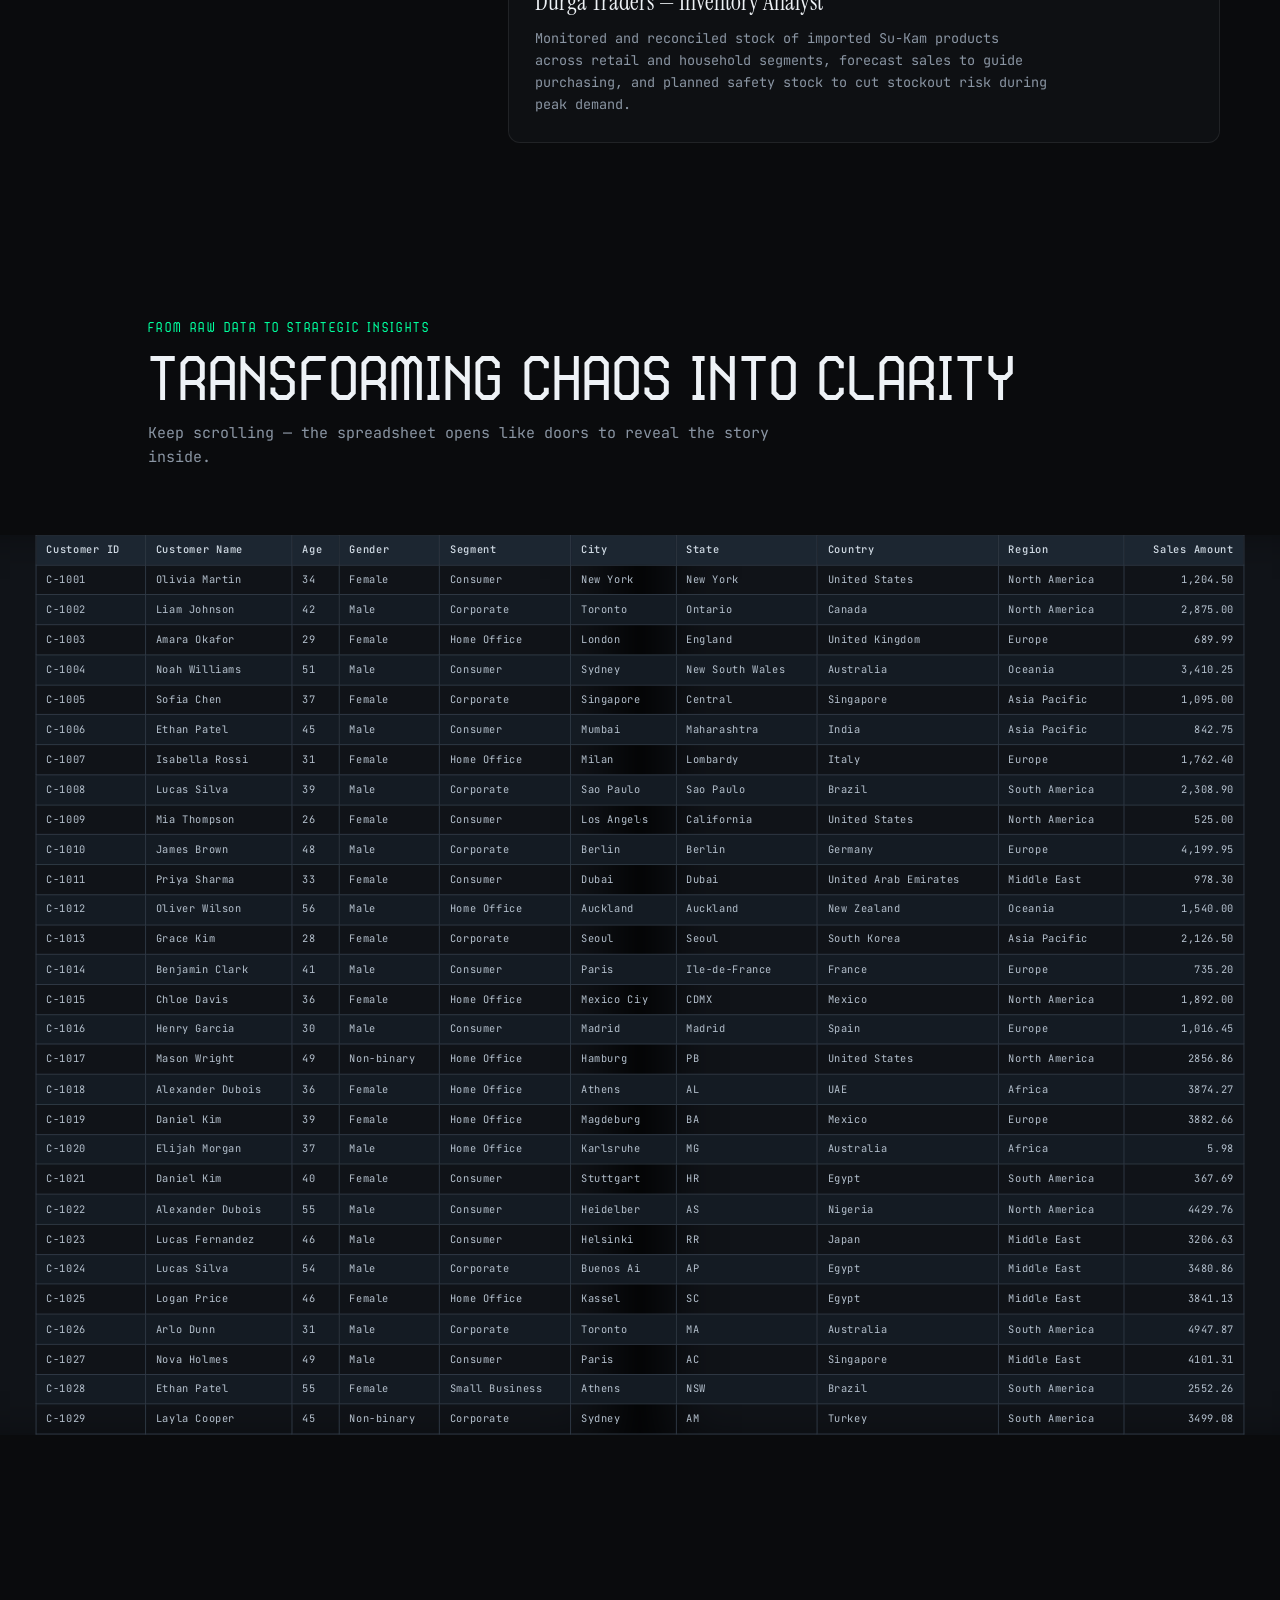
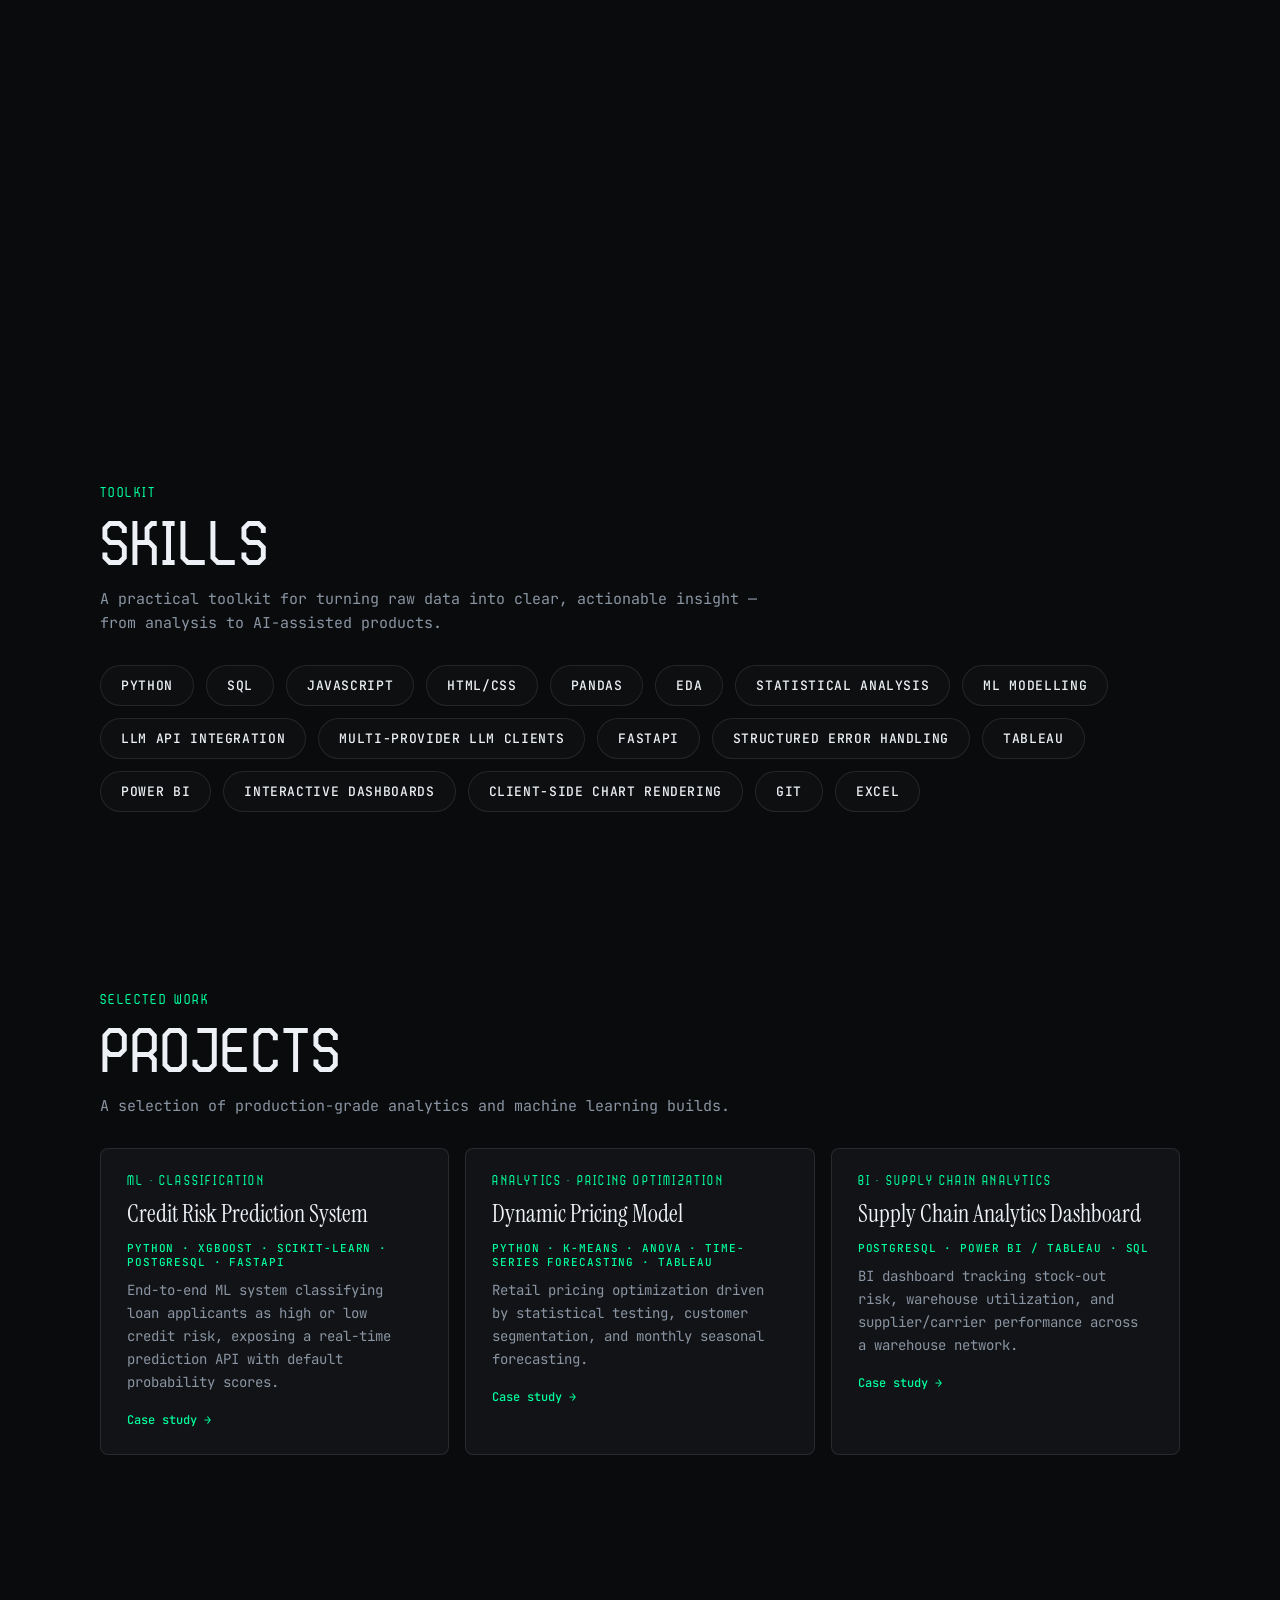
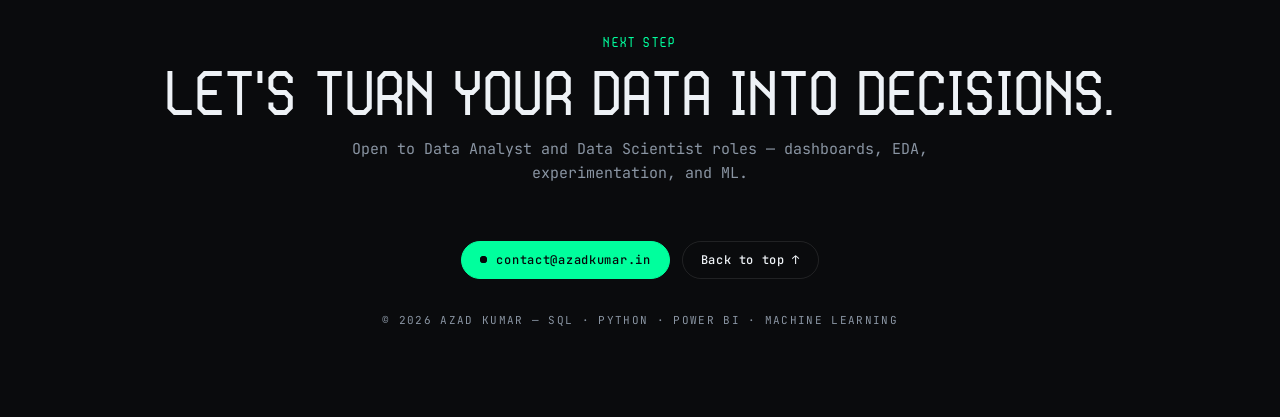
==== commit e8d50fbd: "skills: replace marquee with resume-derived skill chips Swap the animated SVG-icon marquee for a com" ====
--- a/index.html
+++ b/index.html
@@ -168,32 +168,35 @@
   </div>
 </section>
 
-<!-- SKILLS -->
-<section class="section" id="services" aria-labelledby="skills-title">
+<!-- SKILLS (from resume) -->
+<section class="section" id="skills-resume" aria-labelledby="resume-skills-title">
   <div class="wrap">
-    <p class="eyebrow">Capabilities</p>
-    <h2 class="h2" id="skills-title">Skills</h2>
-    <p class="lede">Minimal, production-ready toolkit — from KPI dashboards to ML pipelines.</p>
-    <div class="marquee-wrap" aria-label="Skills marquee">
-      <div class="marquee-track">
-        <div class="skill-icons-row">
-          <span class="icon-chip"><svg class="chip-logo" viewBox="0 0 24 24" width="16" height="16" fill="currentColor" aria-hidden="true" focusable="false"><path d="M12 2c-4.97 0-9 1.343-9 3v14c0 1.657 4.03 3 9 3s9-1.343 9-3V5c0-1.657-4.03-3-9-3zm0 2c3.87 0 7 .895 7 2s-3.13 2-7 2-7-.895-7-2 3.13-2 7-2zm0 4c3.87 0 7 .895 7 2s-3.13 2-7 2-7-.895-7-2 3.13-2 7-2zm0 4c3.87 0 7 .895 7 2s-3.13 2-7 2-7-.895-7-2 3.13-2 7-2zm0 4c3.87 0 7 .895 7 2s-3.13 2-7 2-7-.895-7-2 3.13-2 7-2z"/></svg>SQL · PostgreSQL</span><span class="icon-chip"><svg class="chip-logo" viewBox="0 0 24 24" width="16" height="16" fill="currentColor" aria-hidden="true" focusable="false"><path d="M4 13h3.5v8H4v-8zm6.5-5h3.5v13h-3.5V8zM17 4h3.5v17H17V4z"/></svg>Power BI</span><span class="icon-chip"><svg class="chip-logo" viewBox="0 0 24 24" width="16" height="16" fill="currentColor" aria-hidden="true" focusable="false"><path d="M4 5h16v3.5h-6.5V20h-3V8.5H4V5z"/></svg>Tableau</span><span class="icon-chip"><svg class="chip-logo" viewBox="0 0 24 24" width="16" height="16" fill="currentColor" aria-hidden="true" focusable="false"><path d="M11.858 0c-.978.005-1.913.088-2.736.234C6.7.662 6.26 1.558 6.26 3.21v2.182h5.725v.727H4.111c-1.664 0-3.121 1-3.577 2.903-.526 2.181-.549 3.542 0 5.82.407 1.694 1.379 2.902 3.043 2.902h1.969v-2.616c0-1.89 1.635-3.557 3.576-3.557h5.72c1.591 0 2.862-1.31 2.862-2.91v-5.45c0-1.553-1.309-2.718-2.863-2.977A18 18 0 0 0 11.858 0M8.762 1.755c.591 0 1.074.491 1.074 1.095 0 .601-.483 1.087-1.074 1.087A1.08 1.08 0 0 1 7.688 2.85c0-.604.48-1.095 1.074-1.095m9.656 4.364v2.543c0 1.971-1.671 3.63-3.577 3.63H9.122c-1.566 0-2.862 1.34-2.862 2.91v5.452c0 1.551 1.349 2.464 2.862 2.91 1.813.532 3.55.628 5.72 0 1.44-.418 2.862-1.258 2.862-2.91V18.47h-5.719v-.727h8.582c1.664 0 2.284-1.16 2.862-2.903.598-1.793.573-3.518 0-5.819-.41-1.656-1.196-2.903-2.862-2.903zm-3.216 13.807a1.08 1.08 0 0 1 1.074 1.088c0 .604-.48 1.094-1.074 1.094-.592 0-1.075-.49-1.075-1.094 0-.601.483-1.088 1.075-1.088"/></svg>Python</span><span class="icon-chip"><svg class="chip-logo" viewBox="0 0 24 24" width="16" height="16" fill="currentColor" aria-hidden="true" focusable="false"><path d="M16.922 0h2.623v18.104h-2.623zm-4.126 12.94h2.623v2.57h-2.623zm0-7.037h2.623v5.446h-2.623zm0 11.197h2.623v5.446h-2.623zM4.456 5.896h2.622V24H4.455zm4.213 2.559h2.623v2.57H8.67zm0 4.151h2.623v5.447H8.67zm0-11.187h2.623v5.446H8.67Z"/></svg>Pandas</span><span class="icon-chip"><svg class="chip-logo" viewBox="0 0 24 24" width="16" height="16" fill="currentColor" aria-hidden="true" focusable="false"><path d="M10.315 4.876L6.3048 2.8517l-4.401 2.1965 4.1186 2.0683zm1.8381.9277l4.2045 2.1223-4.3622 2.1906-4.125-2.0718zm5.6153-2.9213l4.3193 2.1658-3.863 1.9402-4.2131-2.1252zm-1.859-.9329L12.021 0 8.1742 1.9193l4.0068 2.0208zm-3.0401 16.7443V24l4.7107-2.3507-.0053-5.3085zm4.7037-4.2057l-.0052-5.2528-4.6985 2.3356v5.2546zm5.6553-.9845v5.327l-4.0178 2.0052-.0029-5.3028zm0-1.8626V6.4214l-4.0253 2.001.0034 5.2633zM11.2062 11.571L8.0333 9.9756v6.895s-3.8804-8.2564-4.2399-8.998c-.0463-.0957-.2371-.2007-.2858-.2262C2.8118 7.2812.773 6.2485.773 6.2485V18.43l2.8204 1.5076v-6.3674s3.8392 7.3775 3.878 7.458c.0389.0807.4245.8582.8362 1.1314.5485.363 2.8992 1.7766 2.8992 1.7766z"/></svg>NumPy</span><span class="icon-chip"><svg class="chip-logo" viewBox="0 0 24 24" width="16" height="16" fill="currentColor" aria-hidden="true" focusable="false"><path d="M12 2a3 3 0 0 0-3 3c0 .32.05.63.14.92C6.7 6.98 4.7 9.06 4.25 11.7A3 3 0 0 0 3 14.5 3 3 0 0 0 9 14.5c0-.25-.03-.49-.08-.72C10.2 15.6 11 17.5 11 17.5v1.04A2 2 0 0 0 12 22a2 2 0 0 0 1-3.73V17.5s.8-1.9 2.08-3.72c-.05.23-.08.47-.08.72a3 3 0 0 0 6 0 3 3 0 0 0-1.25-2.8c-.45-2.64-2.45-4.72-4.89-5.78.09-.29.14-.6.14-.92a3 3 0 0 0-3-3z"/></svg>Scikit-Learn</span><span class="icon-chip"><svg class="chip-logo" viewBox="0 0 24 24" width="16" height="16" fill="currentColor" aria-hidden="true" focusable="false"><path d="M12 2l8.66 5v10L12 22l-8.66-5V7L12 2zm0 3.5L5.5 8.8v6.4L12 18.5l6.5-3.3V8.8L12 5.5zm0 3l3.75 1.9v3.8L12 16.1l-3.75-1.9v-3.8L12 8.5z"/></svg>XGBoost</span><span class="icon-chip"><i aria-hidden="true"></i>Random Forest</span><span class="icon-chip"><svg class="chip-logo" viewBox="0 0 24 24" width="16" height="16" fill="currentColor" aria-hidden="true" focusable="false"><path d="M12 .0387C5.3729.0384.0003 5.3931 0 11.9988c-.001 6.6066 5.372 11.9628 12 11.9625 6.628.0003 12.001-5.3559 12-11.9625-.0003-6.6057-5.3729-11.9604-12-11.96m-.829 5.4153h7.55l-7.5805 5.3284h5.1828L5.279 18.5436q2.9466-6.5444 5.892-13.0896"/></svg>FastAPI</span><span class="icon-chip"><svg class="chip-logo" viewBox="0 0 24 24" width="16" height="16" fill="currentColor" aria-hidden="true" focusable="false"><path d="M13.983 11.078h2.119a.186.186 0 00.186-.185V9.006a.186.186 0 00-.186-.186h-2.119a.185.185 0 00-.185.185v1.888c0 .102.083.185.185.185m-2.954-5.43h2.118a.186.186 0 00.186-.186V3.574a.186.186 0 00-.186-.185h-2.118a.185.185 0 00-.185.185v1.888c0 .102.082.185.185.185m0 2.716h2.118a.187.187 0 00.186-.186V6.29a.186.186 0 00-.186-.185h-2.118a.185.185 0 00-.185.185v1.887c0 .102.082.185.185.186m-2.93 0h2.12a.186.186 0 00.184-.186V6.29a.185.185 0 00-.185-.185H8.1a.185.185 0 00-.185.185v1.887c0 .102.083.185.185.186m-2.964 0h2.119a.186.186 0 00.185-.186V6.29a.185.185 0 00-.185-.185H5.136a.186.186 0 00-.186.185v1.887c0 .102.084.185.186.186m5.893 2.715h2.118a.186.186 0 00.186-.185V9.006a.186.186 0 00-.186-.186h-2.118a.185.185 0 00-.185.185v1.888c0 .102.082.185.185.185m-2.93 0h2.12a.185.185 0 00.184-.185V9.006a.185.185 0 00-.184-.186h-2.12a.185.185 0 00-.184.185v1.888c0 .102.083.185.185.185m-2.964 0h2.119a.185.185 0 00.185-.185V9.006a.185.185 0 00-.184-.186h-2.12a.186.186 0 00-.186.186v1.887c0 .102.084.185.186.185m-2.92 0h2.12a.185.185 0 00.184-.185V9.006a.185.185 0 00-.184-.186h-2.12a.185.185 0 00-.184.185v1.888c0 .102.082.185.185.185M23.763 9.89c-.065-.051-.672-.51-1.954-.51-.338.001-.676.03-1.01.087-.248-1.7-1.653-2.53-1.716-2.566l-.344-.199-.226.327c-.284.438-.49.922-.612 1.43-.23.97-.09 1.882.403 2.661-.595.332-1.55.413-1.744.42H.751a.751.751 0 00-.75.748 11.376 11.376 0 00.692 4.062c.545 1.428 1.355 2.48 2.41 3.124 1.18.723 3.1 1.137 5.275 1.137.983.003 1.963-.086 2.93-.266a12.248 12.248 0 003.823-1.389c.98-.567 1.86-1.288 2.61-2.136 1.252-1.418 1.998-2.997 2.553-4.4h.221c1.372 0 2.215-.549 2.68-1.009.309-.293.55-.65.707-1.046l.098-.288Z"/></svg>Docker</span><span class="icon-chip"><svg class="chip-logo" viewBox="0 0 24 24" width="16" height="16" fill="currentColor" aria-hidden="true" focusable="false"><path d="M13.09 23.549a1.54 1.54 0 0 1-2.18 0L.451 13.089a1.54 1.54 0 0 1 0-2.179l7.191-7.19 2.733 2.733a1.85 1.85 0 0 0 .964 2.326v6.66a1.849 1.849 0 1 0 1.54 0V8.957l2.508 2.508a1.85 1.85 0 1 0 1.09-1.09l-2.634-2.634a1.85 1.85 0 0 0-2.378-2.377L8.73 2.63 10.91.451a1.54 1.54 0 0 1 2.179 0l10.459 10.46a1.54 1.54 0 0 1 0 2.179z"/></svg>Git</span>
-        </div>
-        <div class="skill-icons-row" aria-hidden="true">
-          <span class="icon-chip"><svg class="chip-logo" viewBox="0 0 24 24" width="16" height="16" fill="currentColor" aria-hidden="true" focusable="false"><path d="M12 2c-4.97 0-9 1.343-9 3v14c0 1.657 4.03 3 9 3s9-1.343 9-3V5c0-1.657-4.03-3-9-3zm0 2c3.87 0 7 .895 7 2s-3.13 2-7 2-7-.895-7-2 3.13-2 7-2zm0 4c3.87 0 7 .895 7 2s-3.13 2-7 2-7-.895-7-2 3.13-2 7-2zm0 4c3.87 0 7 .895 7 2s-3.13 2-7 2-7-.895-7-2 3.13-2 7-2zm0 4c3.87 0 7 .895 7 2s-3.13 2-7 2-7-.895-7-2 3.13-2 7-2z"/></svg>SQL · PostgreSQL</span><span class="icon-chip"><svg class="chip-logo" viewBox="0 0 24 24" width="16" height="16" fill="currentColor" aria-hidden="true" focusable="false"><path d="M4 13h3.5v8H4v-8zm6.5-5h3.5v13h-3.5V8zM17 4h3.5v17H17V4z"/></svg>Power BI</span><span class="icon-chip"><svg class="chip-logo" viewBox="0 0 24 24" width="16" height="16" fill="currentColor" aria-hidden="true" focusable="false"><path d="M4 5h16v3.5h-6.5V20h-3V8.5H4V5z"/></svg>Tableau</span><span class="icon-chip"><svg class="chip-logo" viewBox="0 0 24 24" width="16" height="16" fill="currentColor" aria-hidden="true" focusable="false"><path d="M11.858 0c-.978.005-1.913.088-2.736.234C6.7.662 6.26 1.558 6.26 3.21v2.182h5.725v.727H4.111c-1.664 0-3.121 1-3.577 2.903-.526 2.181-.549 3.542 0 5.82.407 1.694 1.379 2.902 3.043 2.902h1.969v-2.616c0-1.89 1.635-3.557 3.576-3.557h5.72c1.591 0 2.862-1.31 2.862-2.91v-5.45c0-1.553-1.309-2.718-2.863-2.977A18 18 0 0 0 11.858 0M8.762 1.755c.591 0 1.074.491 1.074 1.095 0 .601-.483 1.087-1.074 1.087A1.08 1.08 0 0 1 7.688 2.85c0-.604.48-1.095 1.074-1.095m9.656 4.364v2.543c0 1.971-1.671 3.63-3.577 3.63H9.122c-1.566 0-2.862 1.34-2.862 2.91v5.452c0 1.551 1.349 2.464 2.862 2.91 1.813.532 3.55.628 5.72 0 1.44-.418 2.862-1.258 2.862-2.91V18.47h-5.719v-.727h8.582c1.664 0 2.284-1.16 2.862-2.903.598-1.793.573-3.518 0-5.819-.41-1.656-1.196-2.903-2.862-2.903zm-3.216 13.807a1.08 1.08 0 0 1 1.074 1.088c0 .604-.48 1.094-1.074 1.094-.592 0-1.075-.49-1.075-1.094 0-.601.483-1.088 1.075-1.088"/></svg>Python</span><span class="icon-chip"><svg class="chip-logo" viewBox="0 0 24 24" width="16" height="16" fill="currentColor" aria-hidden="true" focusable="false"><path d="M16.922 0h2.623v18.104h-2.623zm-4.126 12.94h2.623v2.57h-2.623zm0-7.037h2.623v5.446h-2.623zm0 11.197h2.623v5.446h-2.623zM4.456 5.896h2.622V24H4.455zm4.213 2.559h2.623v2.57H8.67zm0 4.151h2.623v5.447H8.67zm0-11.187h2.623v5.446H8.67Z"/></svg>Pandas</span><span class="icon-chip"><svg class="chip-logo" viewBox="0 0 24 24" width="16" height="16" fill="currentColor" aria-hidden="true" focusable="false"><path d="M10.315 4.876L6.3048 2.8517l-4.401 2.1965 4.1186 2.0683zm1.8381.9277l4.2045 2.1223-4.3622 2.1906-4.125-2.0718zm5.6153-2.9213l4.3193 2.1658-3.863 1.9402-4.2131-2.1252zm-1.859-.9329L12.021 0 8.1742 1.9193l4.0068 2.0208zm-3.0401 16.7443V24l4.7107-2.3507-.0053-5.3085zm4.7037-4.2057l-.0052-5.2528-4.6985 2.3356v5.2546zm5.6553-.9845v5.327l-4.0178 2.0052-.0029-5.3028zm0-1.8626V6.4214l-4.0253 2.001.0034 5.2633zM11.2062 11.571L8.0333 9.9756v6.895s-3.8804-8.2564-4.2399-8.998c-.0463-.0957-.2371-.2007-.2858-.2262C2.8118 7.2812.773 6.2485.773 6.2485V18.43l2.8204 1.5076v-6.3674s3.8392 7.3775 3.878 7.458c.0389.0807.4245.8582.8362 1.1314.5485.363 2.8992 1.7766 2.8992 1.7766z"/></svg>NumPy</span><span class="icon-chip"><svg class="chip-logo" viewBox="0 0 24 24" width="16" height="16" fill="currentColor" aria-hidden="true" focusable="false"><path d="M12 2a3 3 0 0 0-3 3c0 .32.05.63.14.92C6.7 6.98 4.7 9.06 4.25 11.7A3 3 0 0 0 3 14.5 3 3 0 0 0 9 14.5c0-.25-.03-.49-.08-.72C10.2 15.6 11 17.5 11 17.5v1.04A2 2 0 0 0 12 22a2 2 0 0 0 1-3.73V17.5s.8-1.9 2.08-3.72c-.05.23-.08.47-.08.72a3 3 0 0 0 6 0 3 3 0 0 0-1.25-2.8c-.45-2.64-2.45-4.72-4.89-5.78.09-.29.14-.6.14-.92a3 3 0 0 0-3-3z"/></svg>Scikit-Learn</span><span class="icon-chip"><svg class="chip-logo" viewBox="0 0 24 24" width="16" height="16" fill="currentColor" aria-hidden="true" focusable="false"><path d="M12 2l8.66 5v10L12 22l-8.66-5V7L12 2zm0 3.5L5.5 8.8v6.4L12 18.5l6.5-3.3V8.8L12 5.5zm0 3l3.75 1.9v3.8L12 16.1l-3.75-1.9v-3.8L12 8.5z"/></svg>XGBoost</span><span class="icon-chip"><i></i>Random Forest</span><span class="icon-chip"><svg class="chip-logo" viewBox="0 0 24 24" width="16" height="16" fill="currentColor" aria-hidden="true" focusable="false"><path d="M12 .0387C5.3729.0384.0003 5.3931 0 11.9988c-.001 6.6066 5.372 11.9628 12 11.9625 6.628.0003 12.001-5.3559 12-11.9625-.0003-6.6057-5.3729-11.9604-12-11.96m-.829 5.4153h7.55l-7.5805 5.3284h5.1828L5.279 18.5436q2.9466-6.5444 5.892-13.0896"/></svg>FastAPI</span><span class="icon-chip"><svg class="chip-logo" viewBox="0 0 24 24" width="16" height="16" fill="currentColor" aria-hidden="true" focusable="false"><path d="M13.983 11.078h2.119a.186.186 0 00.186-.185V9.006a.186.186 0 00-.186-.186h-2.119a.185.185 0 00-.185.185v1.888c0 .102.083.185.185.185m-2.954-5.43h2.118a.186.186 0 00.186-.186V3.574a.186.186 0 00-.186-.185h-2.118a.185.185 0 00-.185.185v1.888c0 .102.082.185.185.185m0 2.716h2.118a.187.187 0 00.186-.186V6.29a.186.186 0 00-.186-.185h-2.118a.185.185 0 00-.185.185v1.887c0 .102.082.185.185.186m-2.93 0h2.12a.186.186 0 00.184-.186V6.29a.185.185 0 00-.185-.185H8.1a.185.185 0 00-.185.185v1.887c0 .102.083.185.185.186m-2.964 0h2.119a.186.186 0 00.185-.186V6.29a.185.185 0 00-.185-.185H5.136a.186.186 0 00-.186.185v1.887c0 .102.084.185.186.186m5.893 2.715h2.118a.186.186 0 00.186-.185V9.006a.186.186 0 00-.186-.186h-2.118a.185.185 0 00-.185.185v1.888c0 .102.082.185.185.185m-2.93 0h2.12a.185.185 0 00.184-.185V9.006a.185.185 0 00-.184-.186h-2.12a.185.185 0 00-.184.185v1.888c0 .102.083.185.185.185m-2.964 0h2.119a.185.185 0 00.185-.185V9.006a.185.185 0 00-.184-.186h-2.12a.186.186 0 00-.186.186v1.887c0 .102.084.185.186.185m-2.92 0h2.12a.185.185 0 00.184-.185V9.006a.185.185 0 00-.184-.186h-2.12a.185.185 0 00-.184.185v1.888c0 .102.082.185.185.185M23.763 9.89c-.065-.051-.672-.51-1.954-.51-.338.001-.676.03-1.01.087-.248-1.7-1.653-2.53-1.716-2.566l-.344-.199-.226.327c-.284.438-.49.922-.612 1.43-.23.97-.09 1.882.403 2.661-.595.332-1.55.413-1.744.42H.751a.751.751 0 00-.75.748 11.376 11.376 0 00.692 4.062c.545 1.428 1.355 2.48 2.41 3.124 1.18.723 3.1 1.137 5.275 1.137.983.003 1.963-.086 2.93-.266a12.248 12.248 0 003.823-1.389c.98-.567 1.86-1.288 2.61-2.136 1.252-1.418 1.998-2.997 2.553-4.4h.221c1.372 0 2.215-.549 2.68-1.009.309-.293.55-.65.707-1.046l.098-.288Z"/></svg>Docker</span><span class="icon-chip"><svg class="chip-logo" viewBox="0 0 24 24" width="16" height="16" fill="currentColor" aria-hidden="true" focusable="false"><path d="M13.09 23.549a1.54 1.54 0 0 1-2.18 0L.451 13.089a1.54 1.54 0 0 1 0-2.179l7.191-7.19 2.733 2.733a1.85 1.85 0 0 0 .964 2.326v6.66a1.849 1.849 0 1 0 1.54 0V8.957l2.508 2.508a1.85 1.85 0 1 0 1.09-1.09l-2.634-2.634a1.85 1.85 0 0 0-2.378-2.377L8.73 2.63 10.91.451a1.54 1.54 0 0 1 2.179 0l10.459 10.46a1.54 1.54 0 0 1 0 2.179z"/></svg>Git</span>
-        </div>
-      </div>
-      <div class="marquee-track reverse">
-        <div class="skill-icons-row">
-          <span class="icon-chip"><svg class="chip-logo" viewBox="0 0 24 24" width="16" height="16" fill="currentColor" aria-hidden="true" focusable="false"><path d="M11.883.002a12.044 12.044 0 0 0-9.326 19.463l3.668-2.694A7.573 7.573 0 0 1 12.043 4.45v2.867l6.908-5.14A12.012 12.012 0 0 0 11.883.002zm9.562 4.533L17.777 7.23a7.573 7.573 0 0 1-5.818 12.322v-2.867l-6.908 5.14a12.046 12.046 0 0 0 16.394-17.29z"/></svg>MLflow</span><span class="icon-chip"><svg class="chip-logo" viewBox="0 0 24 24" width="16" height="16" fill="currentColor" aria-hidden="true" focusable="false"><path d="M6 3h12a3 3 0 0 1 3 3v12a3 3 0 0 1-3 3H6a3 3 0 0 1-3-3V6a3 3 0 0 1 3-3zm0 2a1 1 0 0 0-1 1v12a1 1 0 0 0 1 1h12a1 1 0 0 0 1-1V6a1 1 0 0 0-1-1H6zm3.2 4.5l2.3 2.8-2.3 2.8h1.9l1.3-1.6 1.3 1.6h1.9l-2.3-2.8 2.3-2.8h-1.9l-1.3 1.6-1.3-1.6H9.2z"/></svg>Excel / VBA</span><span class="icon-chip"><i aria-hidden="true"></i>KPI Development</span><span class="icon-chip"><i aria-hidden="true"></i>Statistical Modeling</span><span class="icon-chip"><i aria-hidden="true"></i>A/B Testing</span><span class="icon-chip"><i aria-hidden="true"></i>NLP</span><span class="icon-chip"><i aria-hidden="true"></i>Time-Series Forecasting</span><span class="icon-chip"><i aria-hidden="true"></i>EDA</span><span class="icon-chip"><i aria-hidden="true"></i>ETL Pipelines</span><span class="icon-chip"><i aria-hidden="true"></i>REST APIs</span><span class="icon-chip"><svg class="chip-logo" viewBox="0 0 24 24" width="16" height="16" fill="currentColor" aria-hidden="true" focusable="false"><path d="M7.157 22.201A1.784 1.799 0 0 1 5.374 24a1.784 1.799 0 0 1-1.784-1.799 1.784 1.799 0 0 1 1.784-1.799 1.784 1.799 0 0 1 1.783 1.799zM20.582 1.427a1.415 1.427 0 0 1-1.415 1.428 1.415 1.427 0 0 1-1.416-1.428A1.415 1.427 0 0 1 19.167 0a1.415 1.427 0 0 1 1.415 1.427zM4.992 3.336A1.047 1.056 0 0 1 3.946 4.39a1.047 1.056 0 0 1-1.047-1.055A1.047 1.056 0 0 1 3.946 2.28a1.047 1.056 0 0 1 1.046 1.056zm7.336 1.517c3.769 0 7.06 1.38 8.768 3.424a9.363 9.363 0 0 0-3.393-4.547 9.238 9.238 0 0 0-5.377-1.728A9.238 9.238 0 0 0 6.95 3.73a9.363 9.363 0 0 0-3.394 4.547c1.713-2.04 5.004-3.424 8.772-3.424zm.001 13.295c-3.768 0-7.06-1.381-8.768-3.425a9.363 9.363 0 0 0 3.394 4.547A9.238 9.238 0 0 0 12.33 21a9.238 9.238 0 0 0 5.377-1.729 9.363 9.363 0 0 0 3.393-4.547c-1.712 2.044-5.003 3.425-8.772 3.425Z"/></svg>Jupyter</span><span class="icon-chip"><i aria-hidden="true"></i>Storytelling</span>
-        </div>
-        <div class="skill-icons-row" aria-hidden="true">
-          <span class="icon-chip"><svg class="chip-logo" viewBox="0 0 24 24" width="16" height="16" fill="currentColor" aria-hidden="true" focusable="false"><path d="M11.883.002a12.044 12.044 0 0 0-9.326 19.463l3.668-2.694A7.573 7.573 0 0 1 12.043 4.45v2.867l6.908-5.14A12.012 12.012 0 0 0 11.883.002zm9.562 4.533L17.777 7.23a7.573 7.573 0 0 1-5.818 12.322v-2.867l-6.908 5.14a12.046 12.046 0 0 0 16.394-17.29z"/></svg>MLflow</span><span class="icon-chip"><svg class="chip-logo" viewBox="0 0 24 24" width="16" height="16" fill="currentColor" aria-hidden="true" focusable="false"><path d="M6 3h12a3 3 0 0 1 3 3v12a3 3 0 0 1-3 3H6a3 3 0 0 1-3-3V6a3 3 0 0 1 3-3zm0 2a1 1 0 0 0-1 1v12a1 1 0 0 0 1 1h12a1 1 0 0 0 1-1V6a1 1 0 0 0-1-1H6zm3.2 4.5l2.3 2.8-2.3 2.8h1.9l1.3-1.6 1.3 1.6h1.9l-2.3-2.8 2.3-2.8h-1.9l-1.3 1.6-1.3-1.6H9.2z"/></svg>Excel / VBA</span><span class="icon-chip"><i></i>KPI Development</span><span class="icon-chip"><i></i>Statistical Modeling</span><span class="icon-chip"><i></i>A/B Testing</span><span class="icon-chip"><i></i>NLP</span><span class="icon-chip"><i></i>Time-Series Forecasting</span><span class="icon-chip"><i></i>EDA</span><span class="icon-chip"><i></i>ETL Pipelines</span><span class="icon-chip"><i></i>REST APIs</span><span class="icon-chip"><svg class="chip-logo" viewBox="0 0 24 24" width="16" height="16" fill="currentColor" aria-hidden="true" focusable="false"><path d="M7.157 22.201A1.784 1.799 0 0 1 5.374 24a1.784 1.799 0 0 1-1.784-1.799 1.784 1.799 0 0 1 1.784-1.799 1.784 1.799 0 0 1 1.783 1.799zM20.582 1.427a1.415 1.427 0 0 1-1.415 1.428 1.415 1.427 0 0 1-1.416-1.428A1.415 1.427 0 0 1 19.167 0a1.415 1.427 0 0 1 1.415 1.427zM4.992 3.336A1.047 1.056 0 0 1 3.946 4.39a1.047 1.056 0 0 1-1.047-1.055A1.047 1.056 0 0 1 3.946 2.28a1.047 1.056 0 0 1 1.046 1.056zm7.336 1.517c3.769 0 7.06 1.38 8.768 3.424a9.363 9.363 0 0 0-3.393-4.547 9.238 9.238 0 0 0-5.377-1.728A9.238 9.238 0 0 0 6.95 3.73a9.363 9.363 0 0 0-3.394 4.547c1.713-2.04 5.004-3.424 8.772-3.424zm.001 13.295c-3.768 0-7.06-1.381-8.768-3.425a9.363 9.363 0 0 0 3.394 4.547A9.238 9.238 0 0 0 12.33 21a9.238 9.238 0 0 0 5.377-1.729 9.363 9.363 0 0 0 3.393-4.547c-1.712 2.044-5.003 3.425-8.772 3.425Z"/></svg>Jupyter</span><span class="icon-chip"><i></i>Storytelling</span>
-        </div>
-      </div>
-    </div>
-  </div>
-</section>
+    <p class="eyebrow">Toolkit</p>
+    <h2 class="h2" id="resume-skills-title">Skills</h2>
+    <p class="lede">A practical toolkit for turning raw data into clear, actionable insight — from analysis to AI-assisted products.</p>
+            <div class="skill-flow">
+      <span class="skill-chip">Python</span>
+      <span class="skill-chip">SQL</span>
+      <span class="skill-chip">JavaScript</span>
+      <span class="skill-chip">HTML/CSS</span>
+      <span class="skill-chip">pandas</span>
+      <span class="skill-chip">EDA</span>
+      <span class="skill-chip">Statistical analysis</span>
+      <span class="skill-chip">ML modelling</span>
+      <span class="skill-chip">LLM API integration</span>
+      <span class="skill-chip">Multi-provider LLM clients</span>
+      <span class="skill-chip">FastAPI</span>
+      <span class="skill-chip">Structured error handling</span>
+      <span class="skill-chip">Tableau</span>
+      <span class="skill-chip">Power BI</span>
+      <span class="skill-chip">Interactive dashboards</span>
+      <span class="skill-chip">Client-side chart rendering</span>
+      <span class="skill-chip">Git</span>
+      <span class="skill-chip">Excel</span>
+    </div>
+  </div>
+</section>
+
 <!-- PROJECTS -->
 <section class="section" id="projects" aria-labelledby="projects-title">
   <div class="wrap">
--- a/style.css
+++ b/style.css
@@ -337,6 +337,11 @@
 /* ---------- skills / projects / contact / modal ---------- */
 .skill-grid,.proj-grid{display:grid;gap:16px}
 .skill-grid{grid-template-columns:repeat(3,1fr)}
+.skill-flow{display:flex;flex-wrap:wrap;gap:12px;margin-top:24px}
+.skill-chip{display:inline-block;position:relative;overflow:hidden;padding:11px 20px;border:1px solid var(--line);border-radius:99px;font:500 13px var(--mono);letter-spacing:.05em;text-transform:uppercase;color:var(--text);background:rgba(255,255,255,.02);transition:border-color .3s ease,transform .35s var(--spring),box-shadow .3s ease,background .3s ease}
+.skill-chip::before{content:"";position:absolute;inset:-100% auto auto -60%;width:40%;height:300%;transform:skewX(-25deg);background:linear-gradient(90deg,transparent,rgba(255,255,255,.22),transparent);transition:left .6s ease}
+.skill-chip:hover{border-color:var(--accent);color:var(--accent);transform:translateY(-4px) scale(1.06);background:rgba(0,255,157,.06);box-shadow:0 10px 24px -10px rgba(0,255,157,.45)}
+.skill-chip:hover::before{left:140%}
 .proj-grid{grid-template-columns:repeat(3,1fr)}
 
 /* ---------- skills marquee ---------- */
@@ -366,6 +371,7 @@
   .links{display:none}
   .nav,.nav.is-scrolled{padding:16px}
   .hero{padding-top:88px}
+  .insights-sticky{top:var(--nav-h,68px);height:calc(100vh - var(--nav-h,68px))}
   .rail{padding:18px 16px}
 }
 @media (max-width:560px){
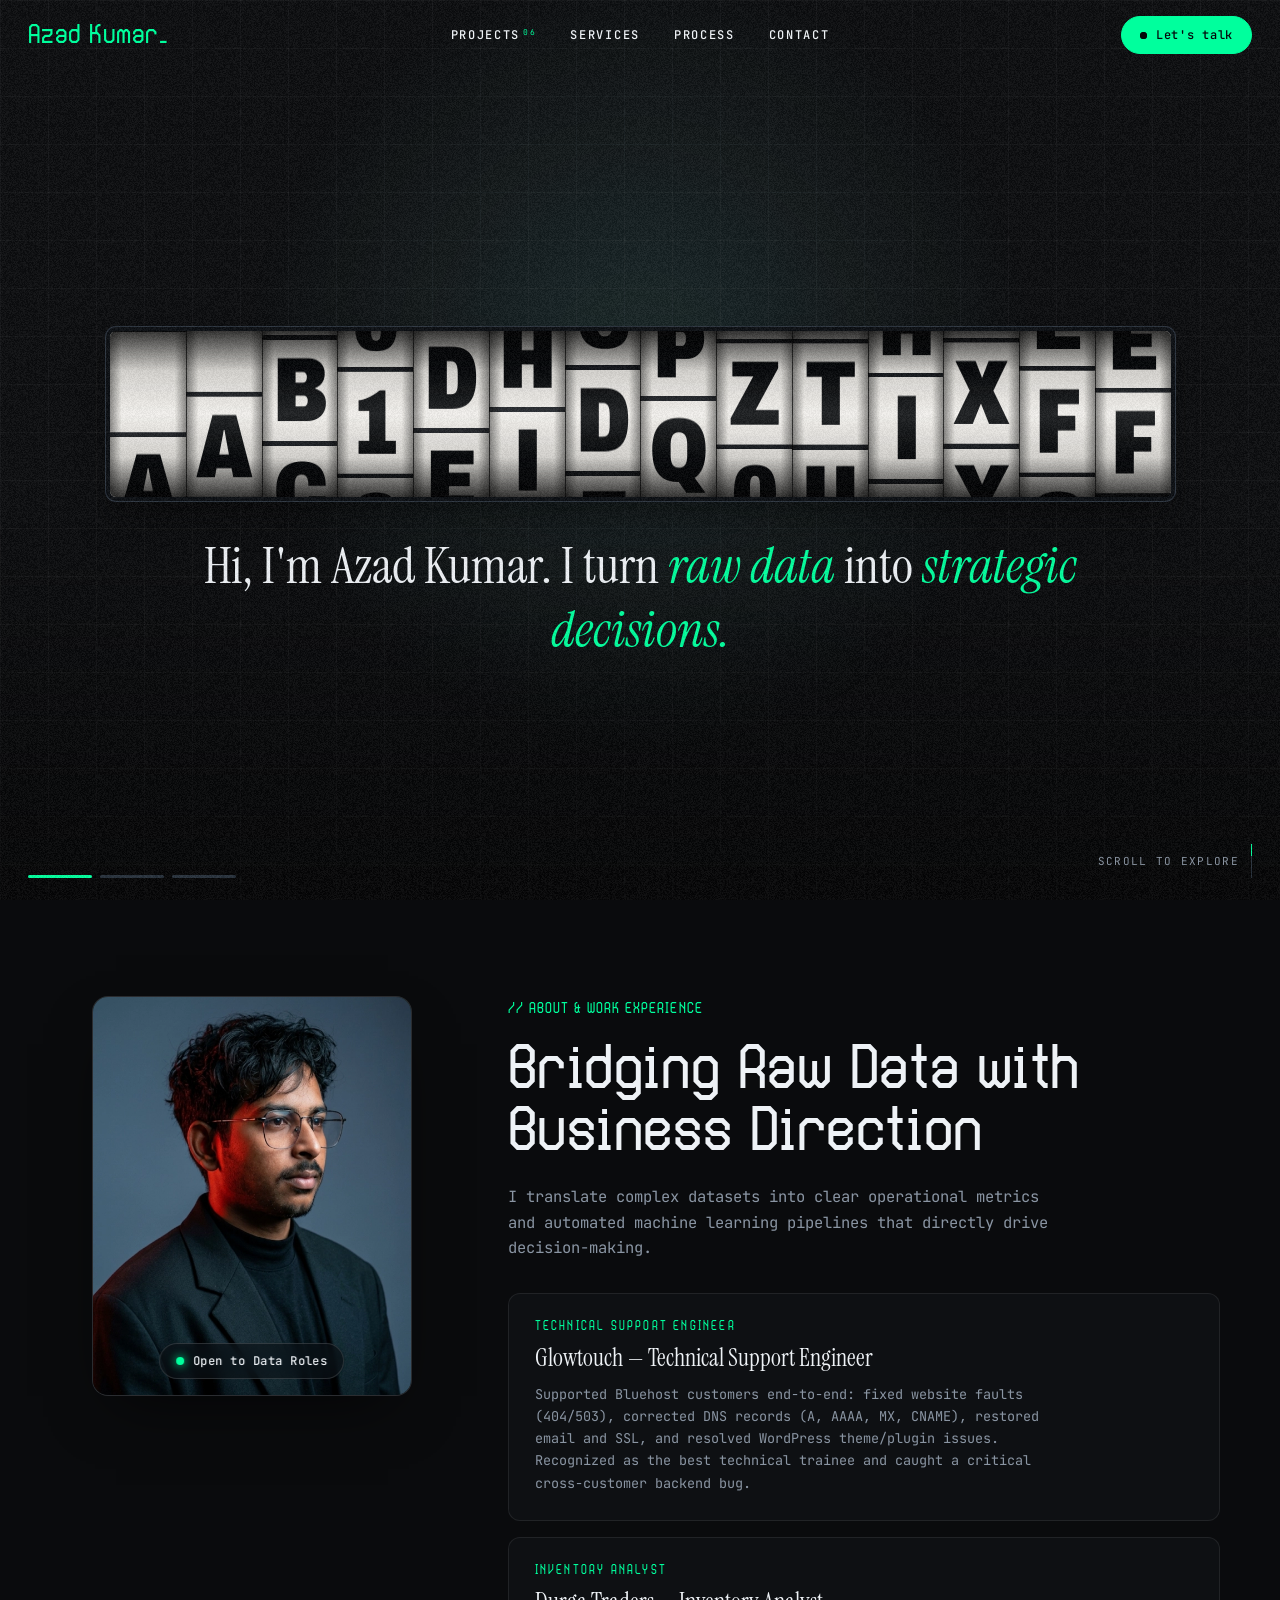
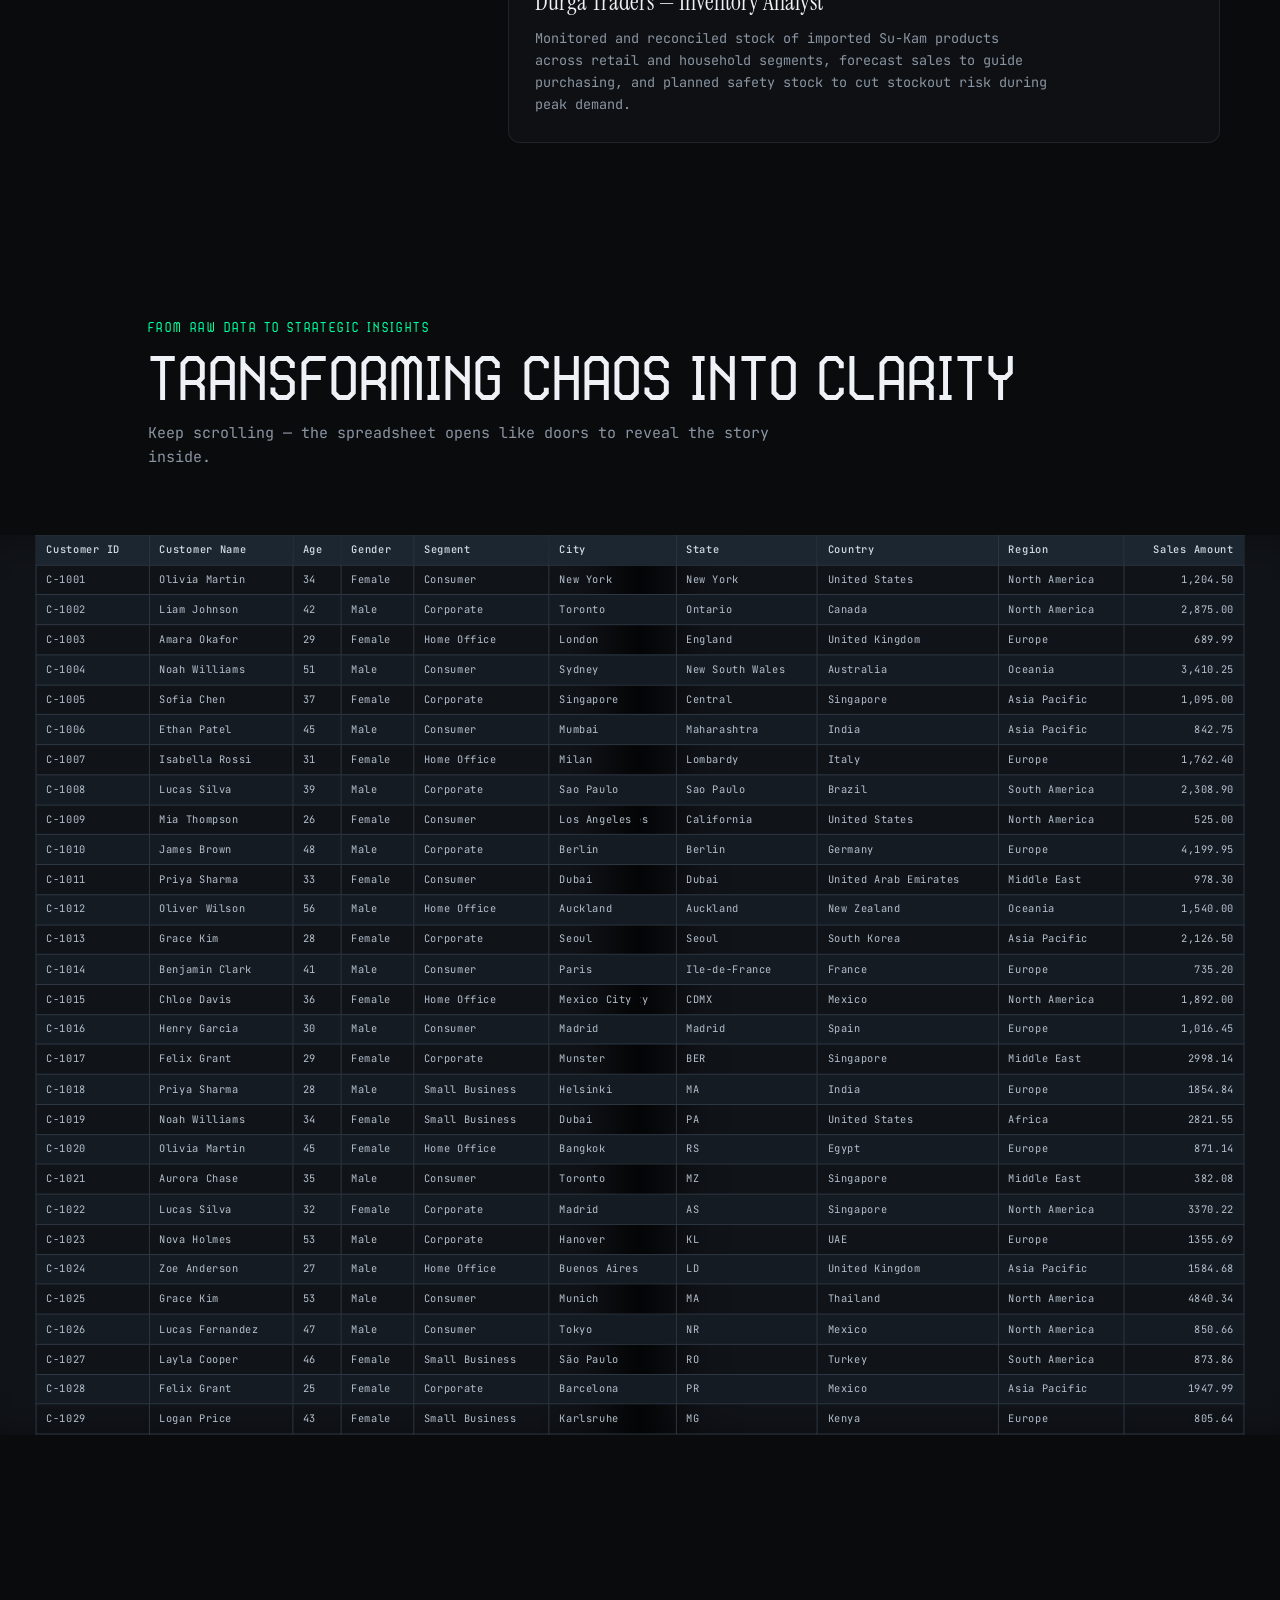
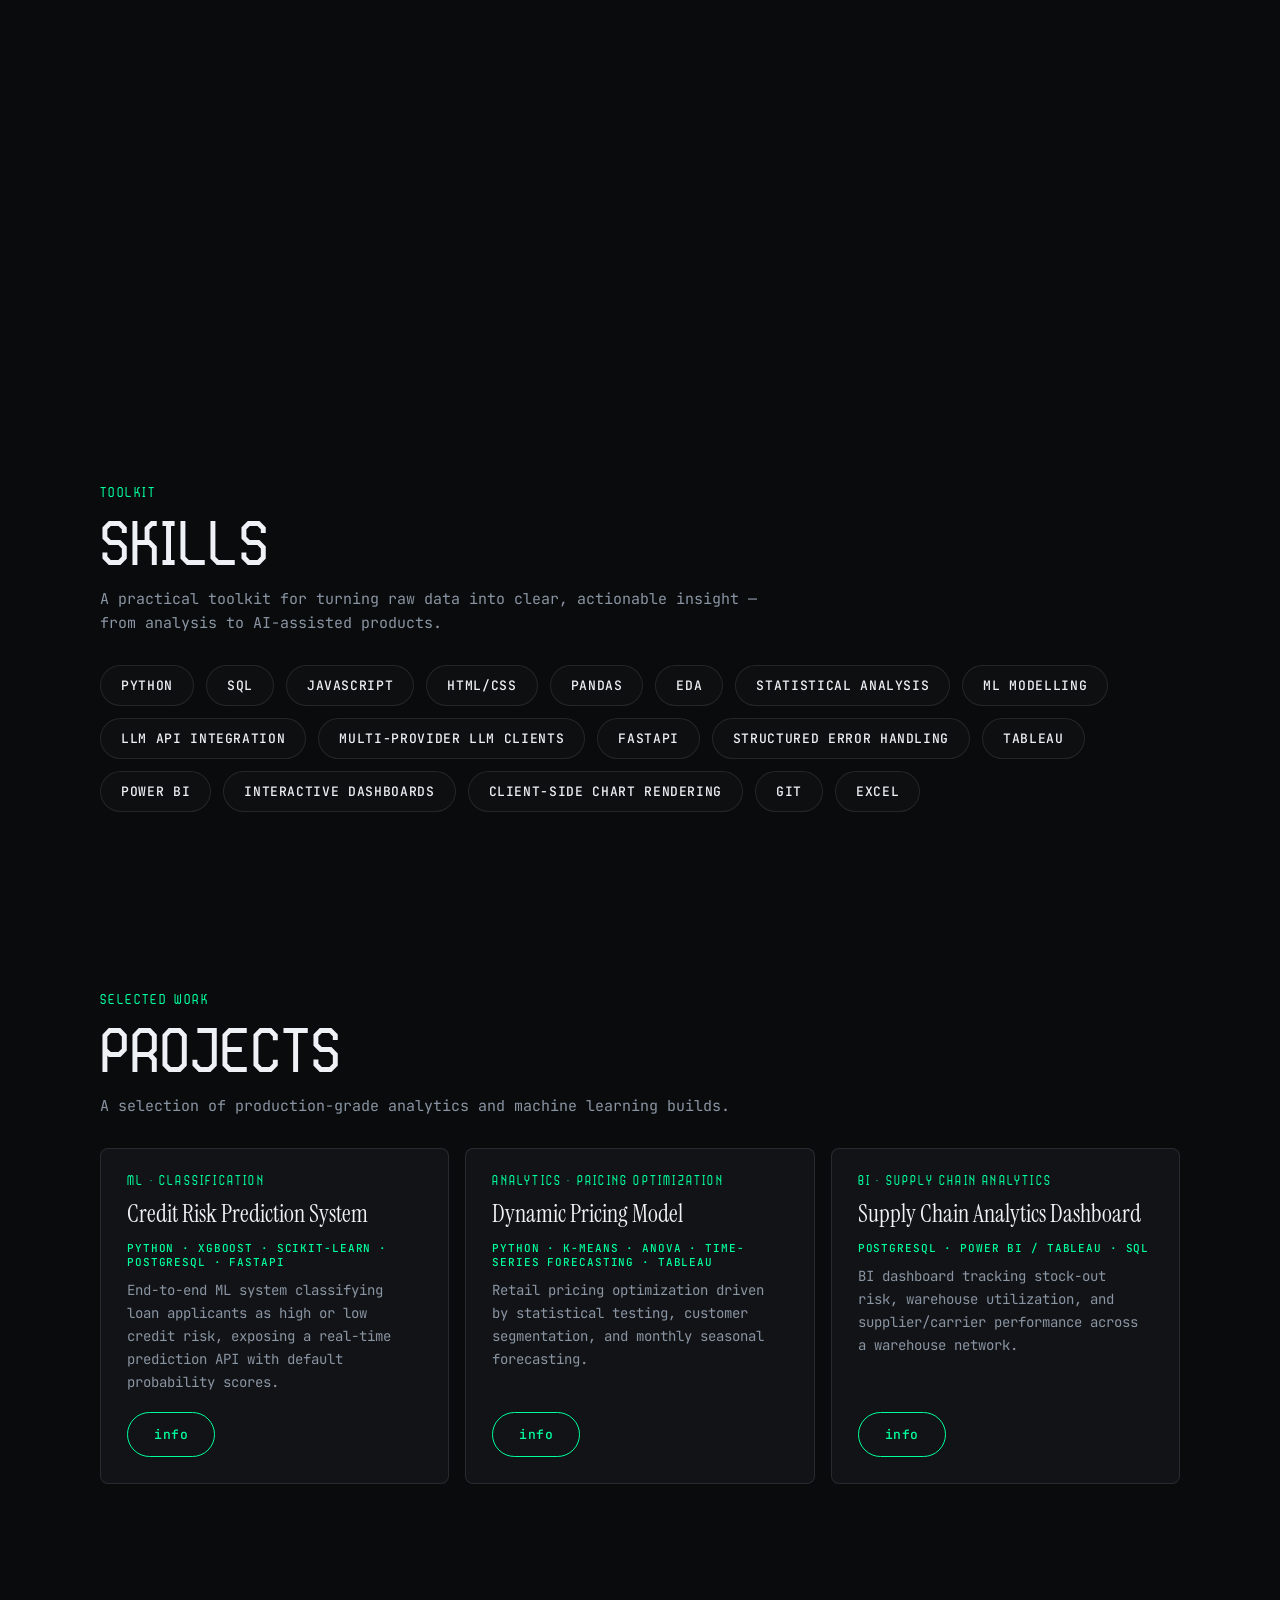
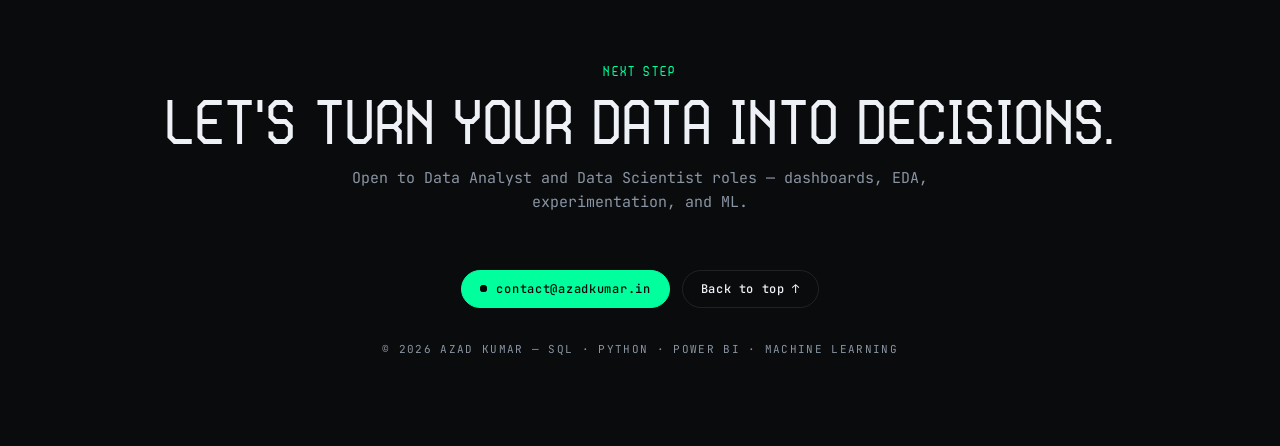
==== commit aa7ef8d8: "projects: add three case-study pages and link them from cards Add standalone case-study pages for th" ====
--- a/index.html
+++ b/index.html
@@ -210,7 +210,7 @@
         <p class="proj-tech">Python &middot; XGBoost &middot; Scikit-Learn &middot; PostgreSQL &middot; FastAPI</p>
         <p class="proj-desc">End-to-end ML system classifying loan applicants as high or low credit risk, exposing a real-time prediction API with default probability scores.</p>
         <div class="proj-actions">
-          <a class="btn-link" href="#contact">Case study &rarr;</a>
+          <a class="btn-primary" href="projects/credit-risk.html">info</a>
         </div>
       </article>
       <article class="card proj reveal">
@@ -219,7 +219,7 @@
         <p class="proj-tech">Python &middot; K-Means &middot; ANOVA &middot; Time-Series Forecasting &middot; Tableau</p>
         <p class="proj-desc">Retail pricing optimization driven by statistical testing, customer segmentation, and monthly seasonal forecasting.</p>
         <div class="proj-actions">
-          <a class="btn-link" href="#contact">Case study &rarr;</a>
+          <a class="btn-primary" href="projects/dynamic-pricing.html">info</a>
         </div>
       </article>
       <article class="card proj reveal">
@@ -228,7 +228,7 @@
         <p class="proj-tech">PostgreSQL &middot; Power BI / Tableau &middot; SQL</p>
         <p class="proj-desc">BI dashboard tracking stock-out risk, warehouse utilization, and supplier/carrier performance across a warehouse network.</p>
         <div class="proj-actions">
-          <a class="btn-link" href="#contact">Case study &rarr;</a>
+          <a class="btn-primary" href="projects/supply-chain.html">info</a>
         </div>
       </article>
     </div>
--- a/style.css
+++ b/style.css
@@ -361,6 +361,11 @@
 .proj-tech{font:500 11px var(--mono);letter-spacing:.08em;text-transform:uppercase;color:var(--accent);margin-bottom:10px}
 .proj-desc{font:400 14px/1.65 var(--mono);color:var(--muted)}
 .proj-actions{display:flex;align-items:center;justify-content:space-between;margin-top:18px;gap:12px}
+.proj{display:flex;flex-direction:column}
+.proj .proj-desc{flex:1}
+.proj .proj-actions{margin-top:auto;padding-top:18px;justify-content:flex-start}
+.proj .btn-primary{background:transparent;color:var(--accent);border-color:var(--accent)}
+.proj .btn-primary:hover{background:var(--accent);color:var(--ink);box-shadow:0 0 24px rgba(0,255,157,.35)}
 .contact{text-align:center;display:grid;justify-items:center}
 .foot-note{margin-top:34px;font-size:11px;letter-spacing:.12em;text-transform:uppercase;color:var(--muted)}
 @media (max-width:900px){.skill-grid,.proj-grid{grid-template-columns:1fr 1fr}}
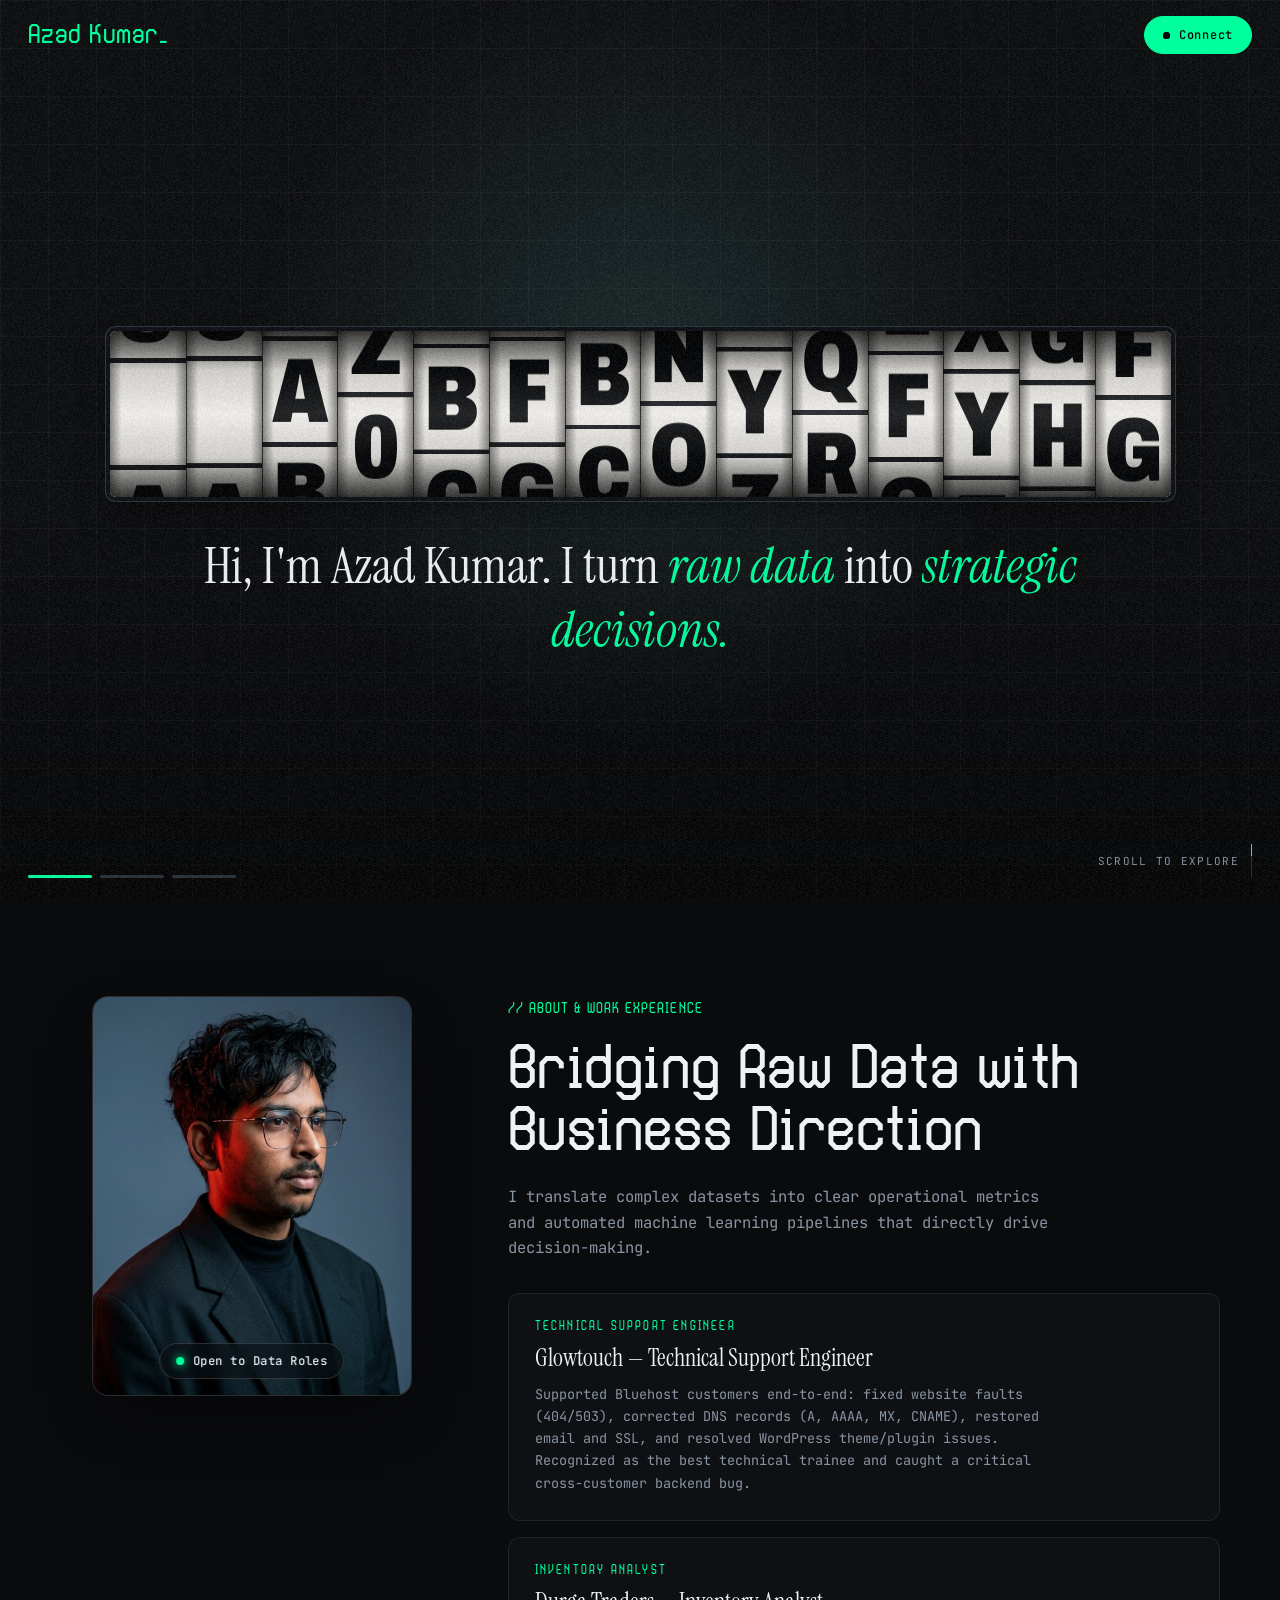
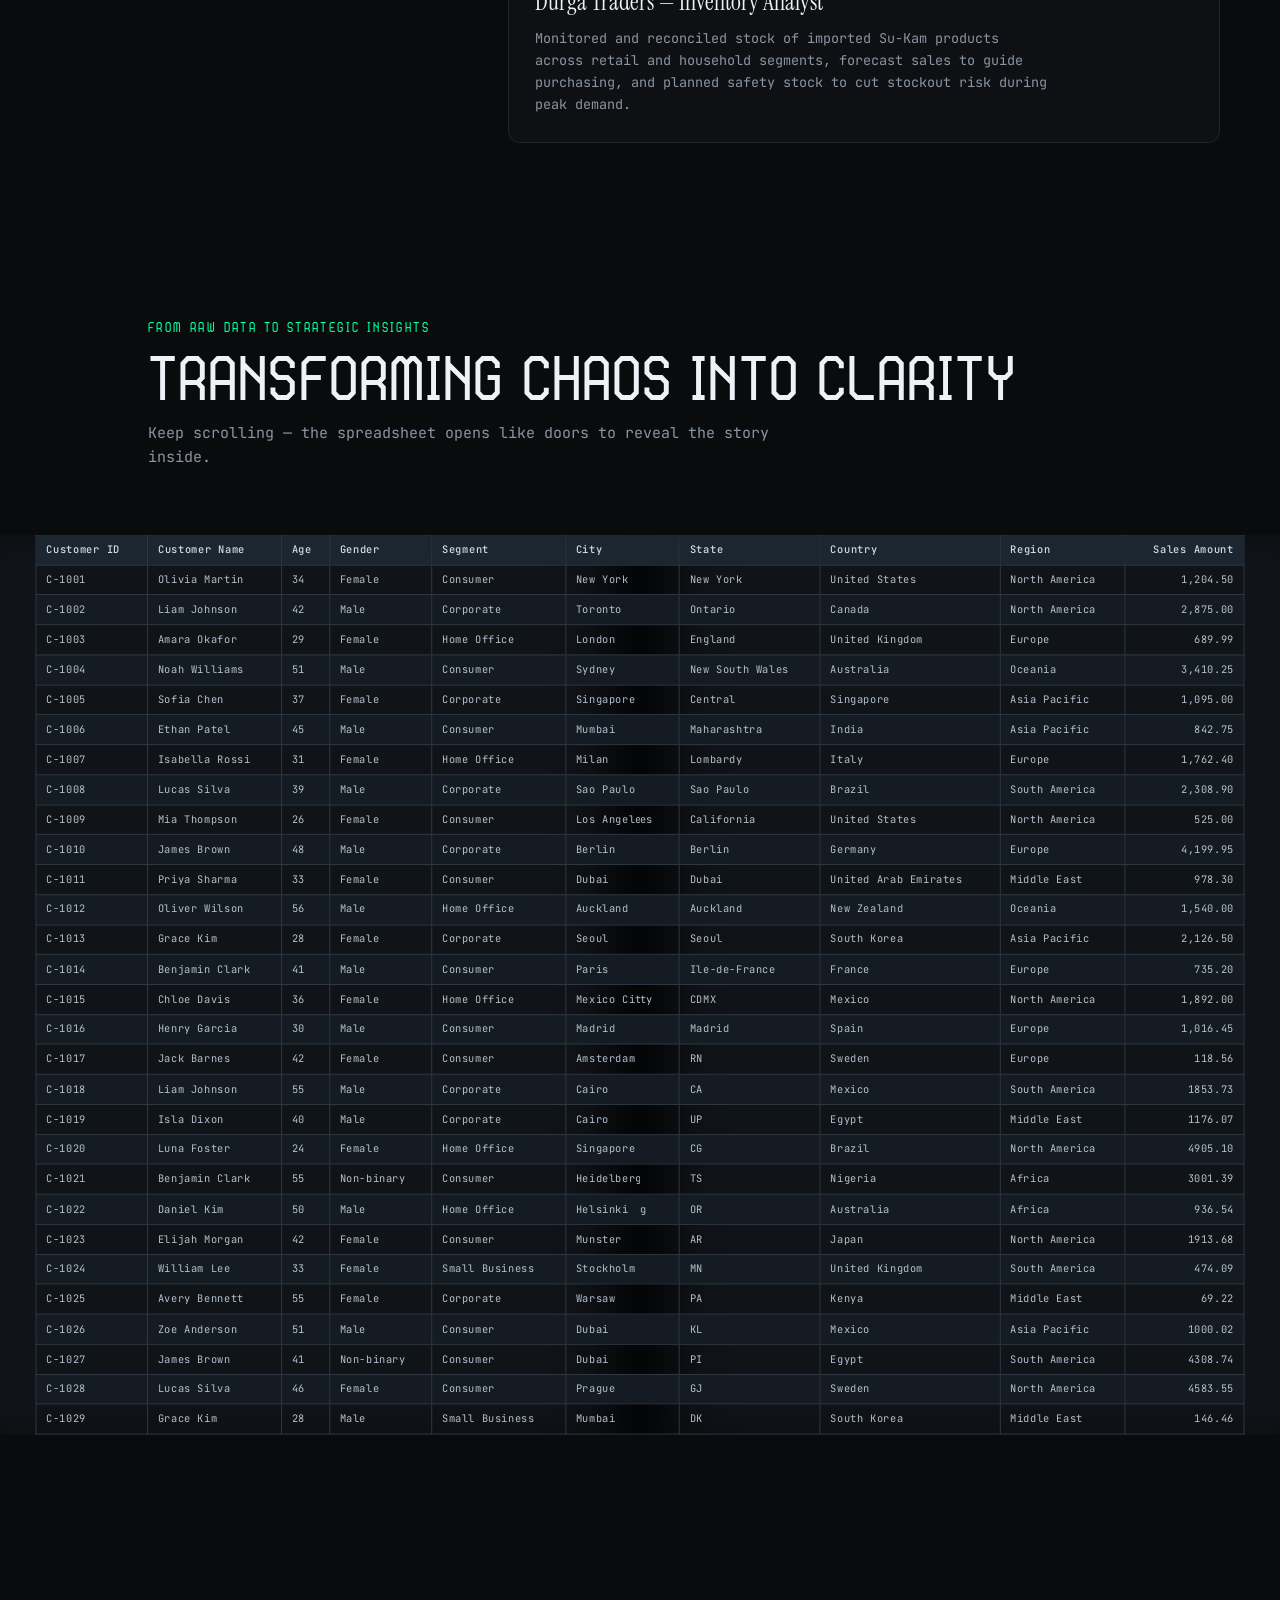
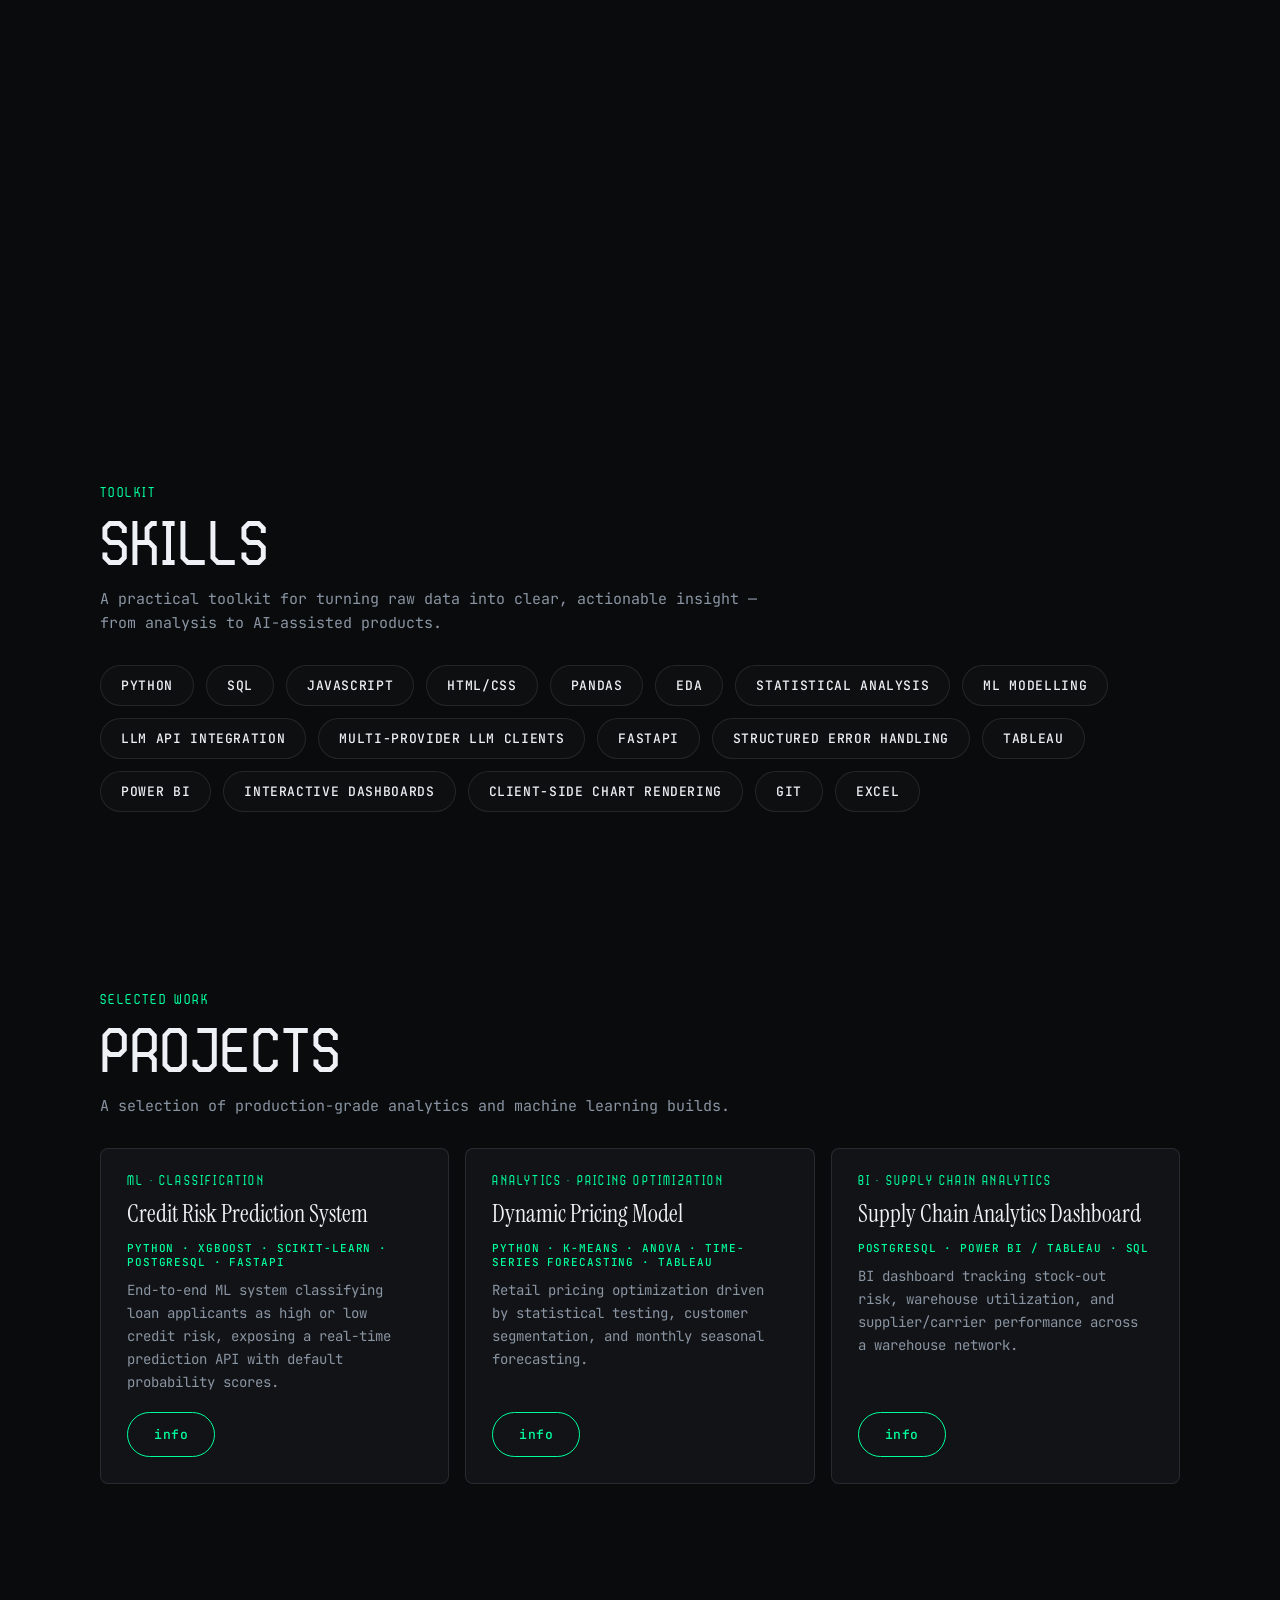
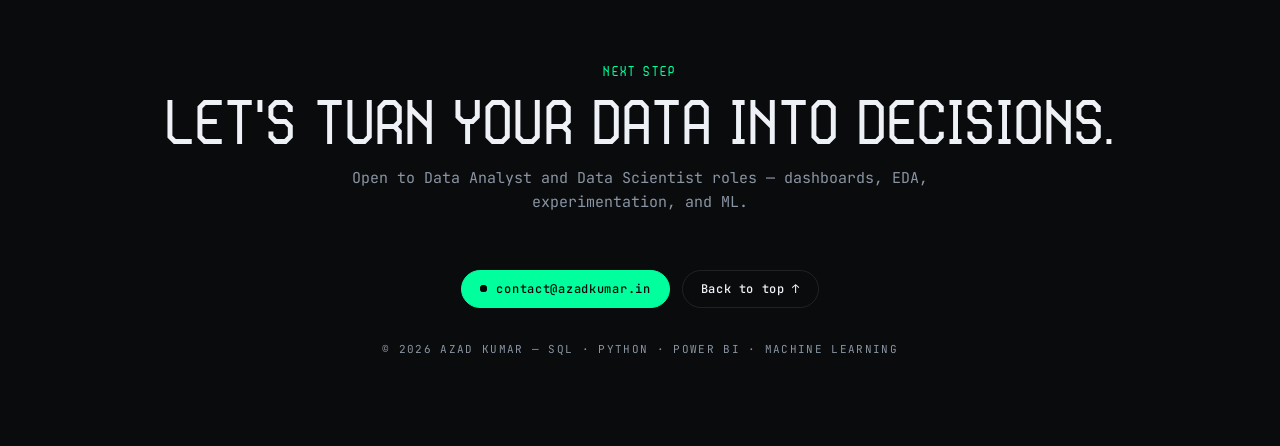
==== commit 050a1421: "nav: simplify header to logo and single Connect CTA Drop the secondary anchor links (Projects, Servi" ====
--- a/index.html
+++ b/index.html
@@ -25,16 +25,8 @@
 <!-- NAV -->
 <header class="nav">
   <a class="logo" href="#top" aria-label="Azad Kumar">Azad Kumar<i aria-hidden="true">_</i></a>
-
-  <nav class="links" aria-label="Primary">
-    <a href="#projects"><span class="lk"><b>Projects</b><b aria-hidden="true">Projects</b></span><sup>06</sup></a>
-    <a href="#services"><span class="lk"><b>Services</b><b aria-hidden="true">Services</b></span></a>
-    <a href="#process"><span class="lk"><b>Process</b><b aria-hidden="true">Process</b></span></a>
-    <a href="#contact"><span class="lk"><b>Contact</b><b aria-hidden="true">Contact</b></span></a>
-  </nav>
-
   <div class="right">
-    <a class="cta" href="#contact"><span class="dot" aria-hidden="true"></span>Let's talk</a>
+    <a class="cta" href="mailto:contact@azadkumar.in"><span class="dot" aria-hidden="true"></span>Connect</a>
   </div>
 </header>
 
--- a/style.css
+++ b/style.css
@@ -61,6 +61,7 @@
 .links sup{font-size:8px;color:var(--accent);line-height:1.5}
 
 .right{justify-self:end;display:flex;align-items:center;gap:20px}
+.nav .right{grid-column:3}
 
 .cta{display:inline-flex;align-items:center;gap:9px;padding:10px 18px;border-radius:99px;border:1px solid var(--accent);
   background:var(--accent);color:var(--ink);font:500 12px var(--mono);letter-spacing:.06em;text-decoration:none;
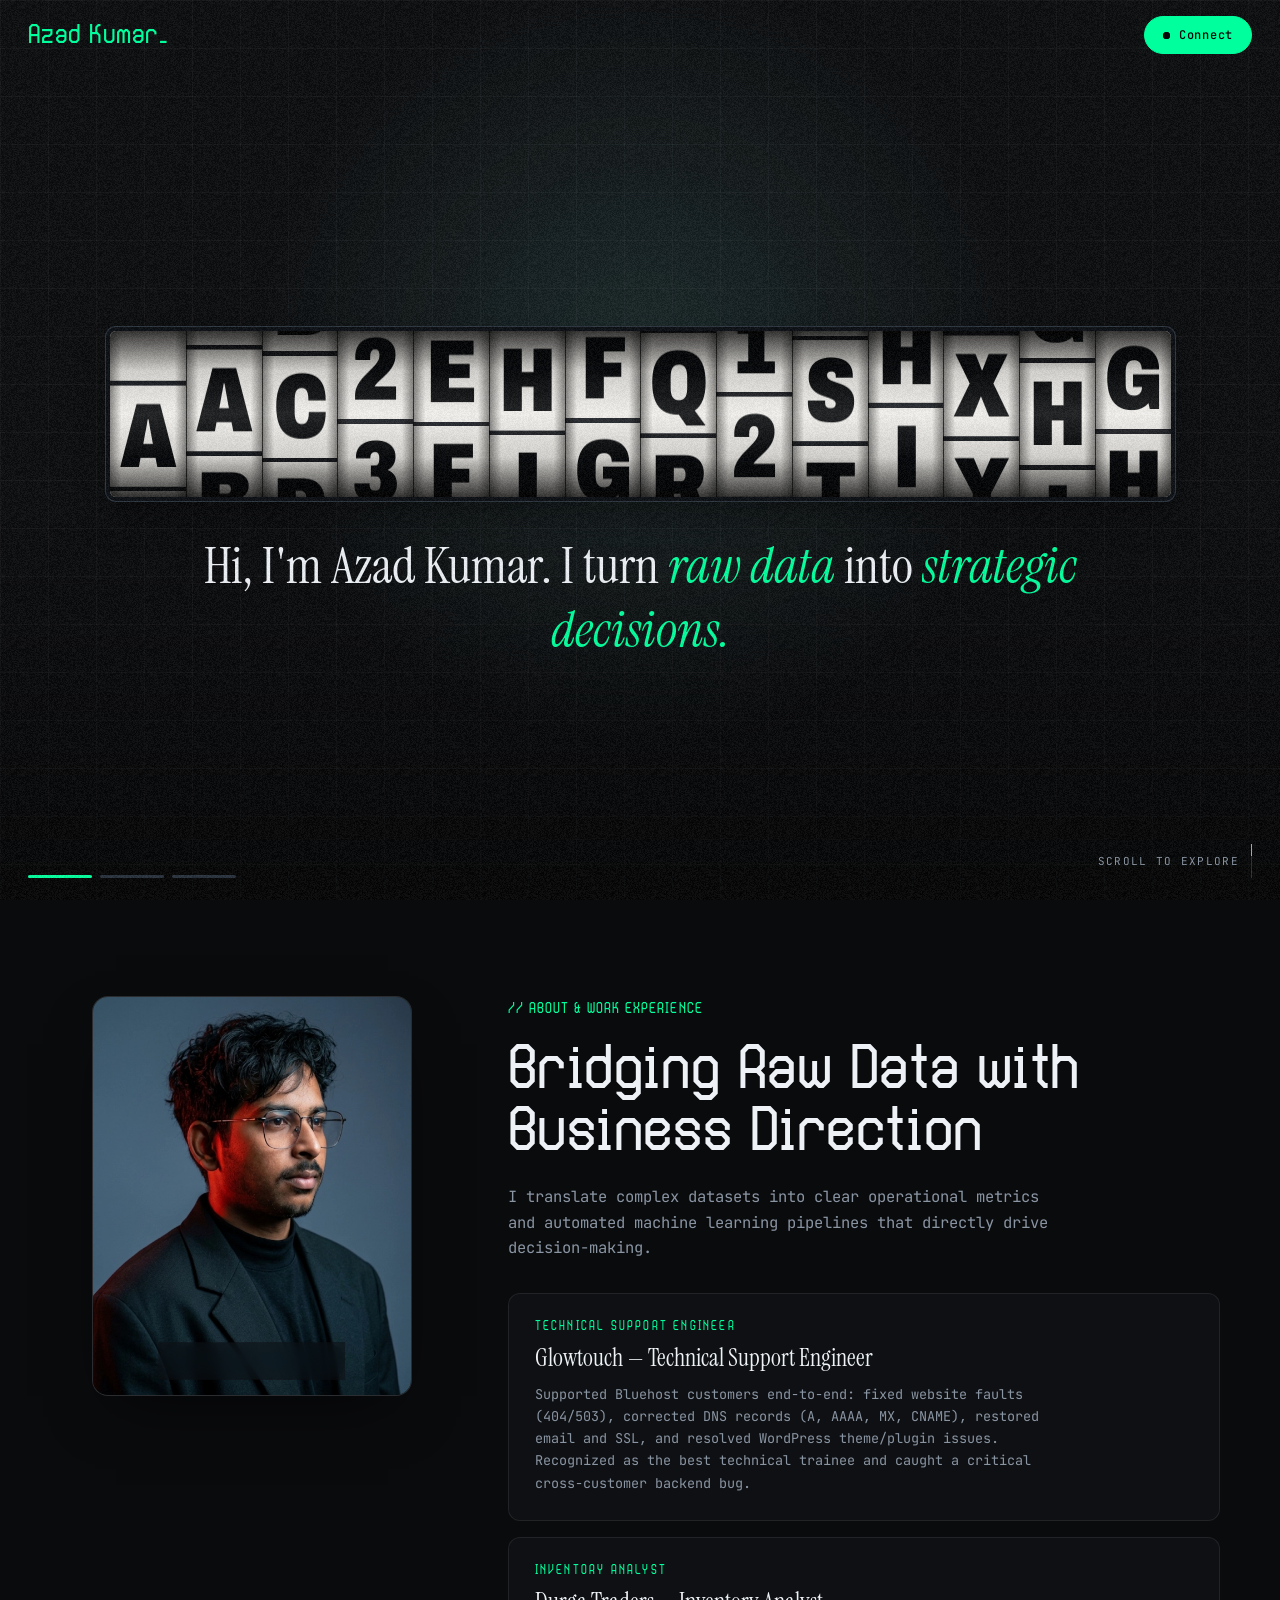
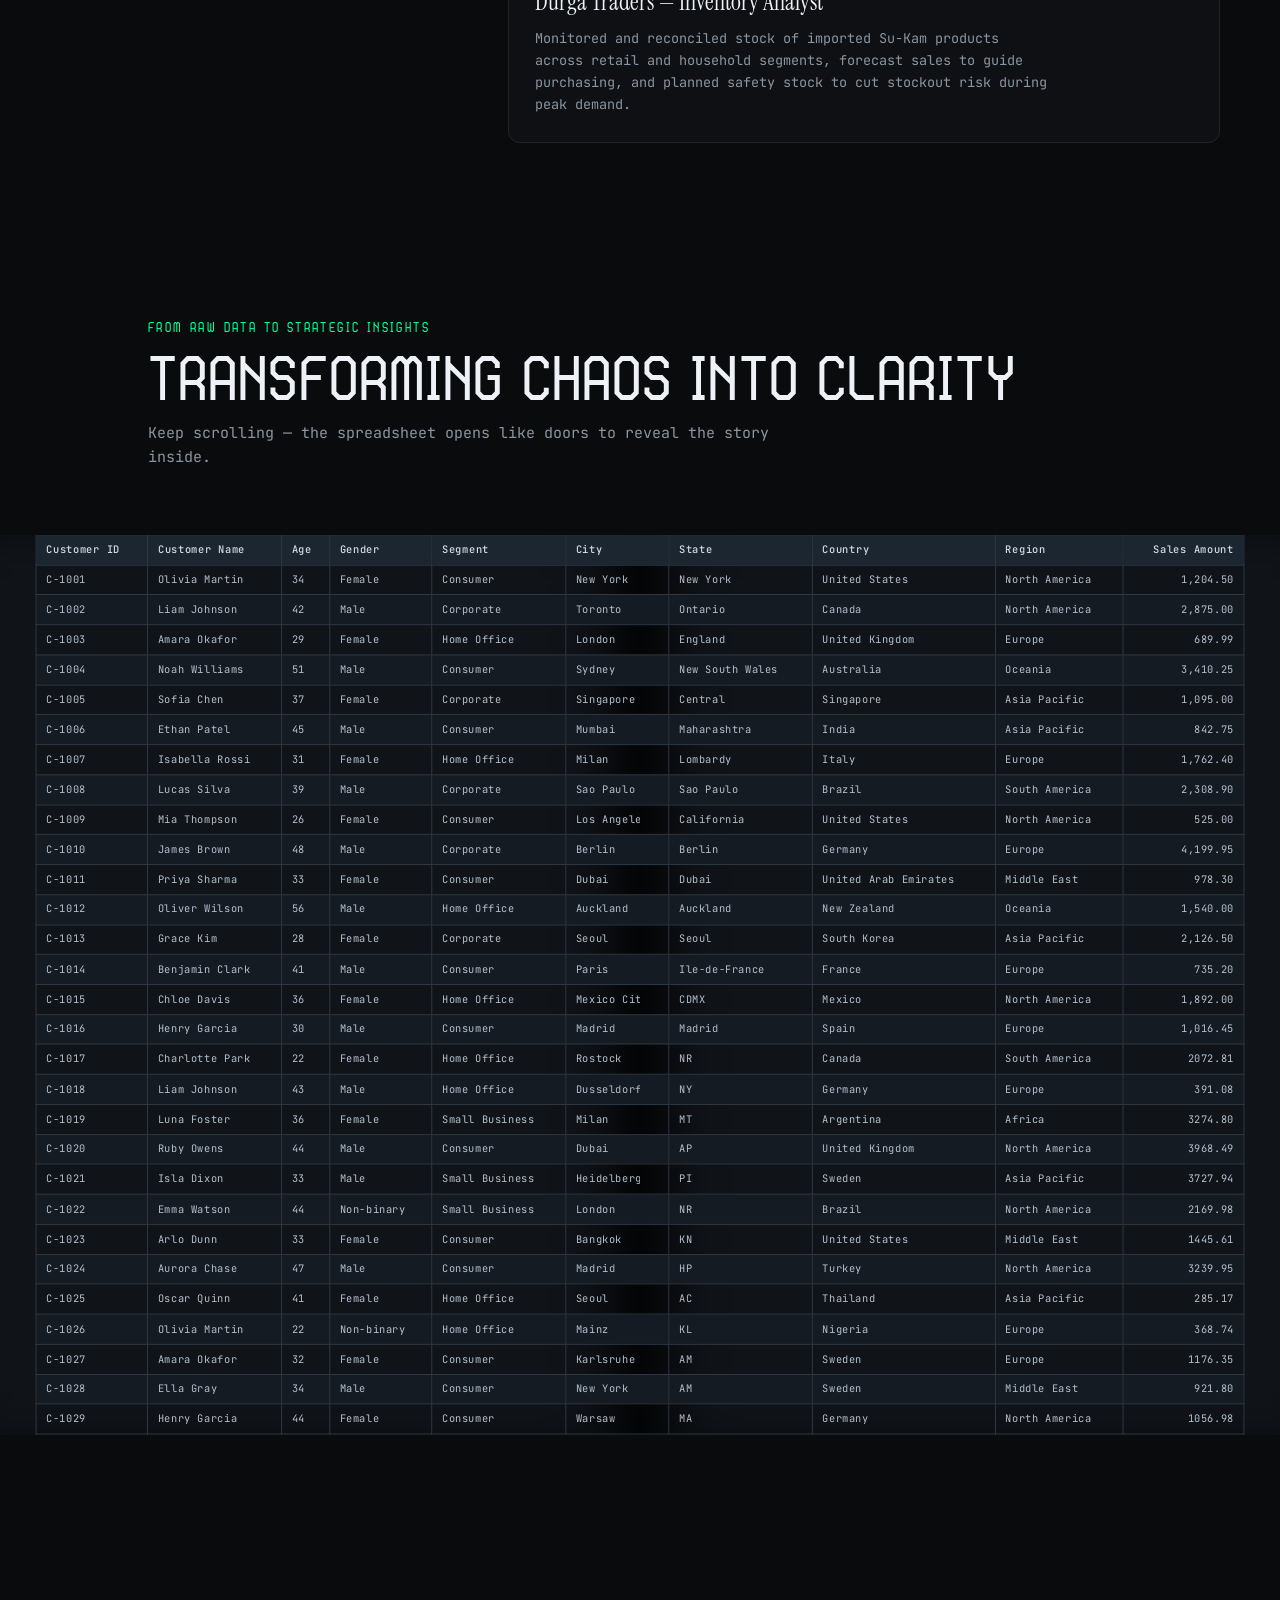
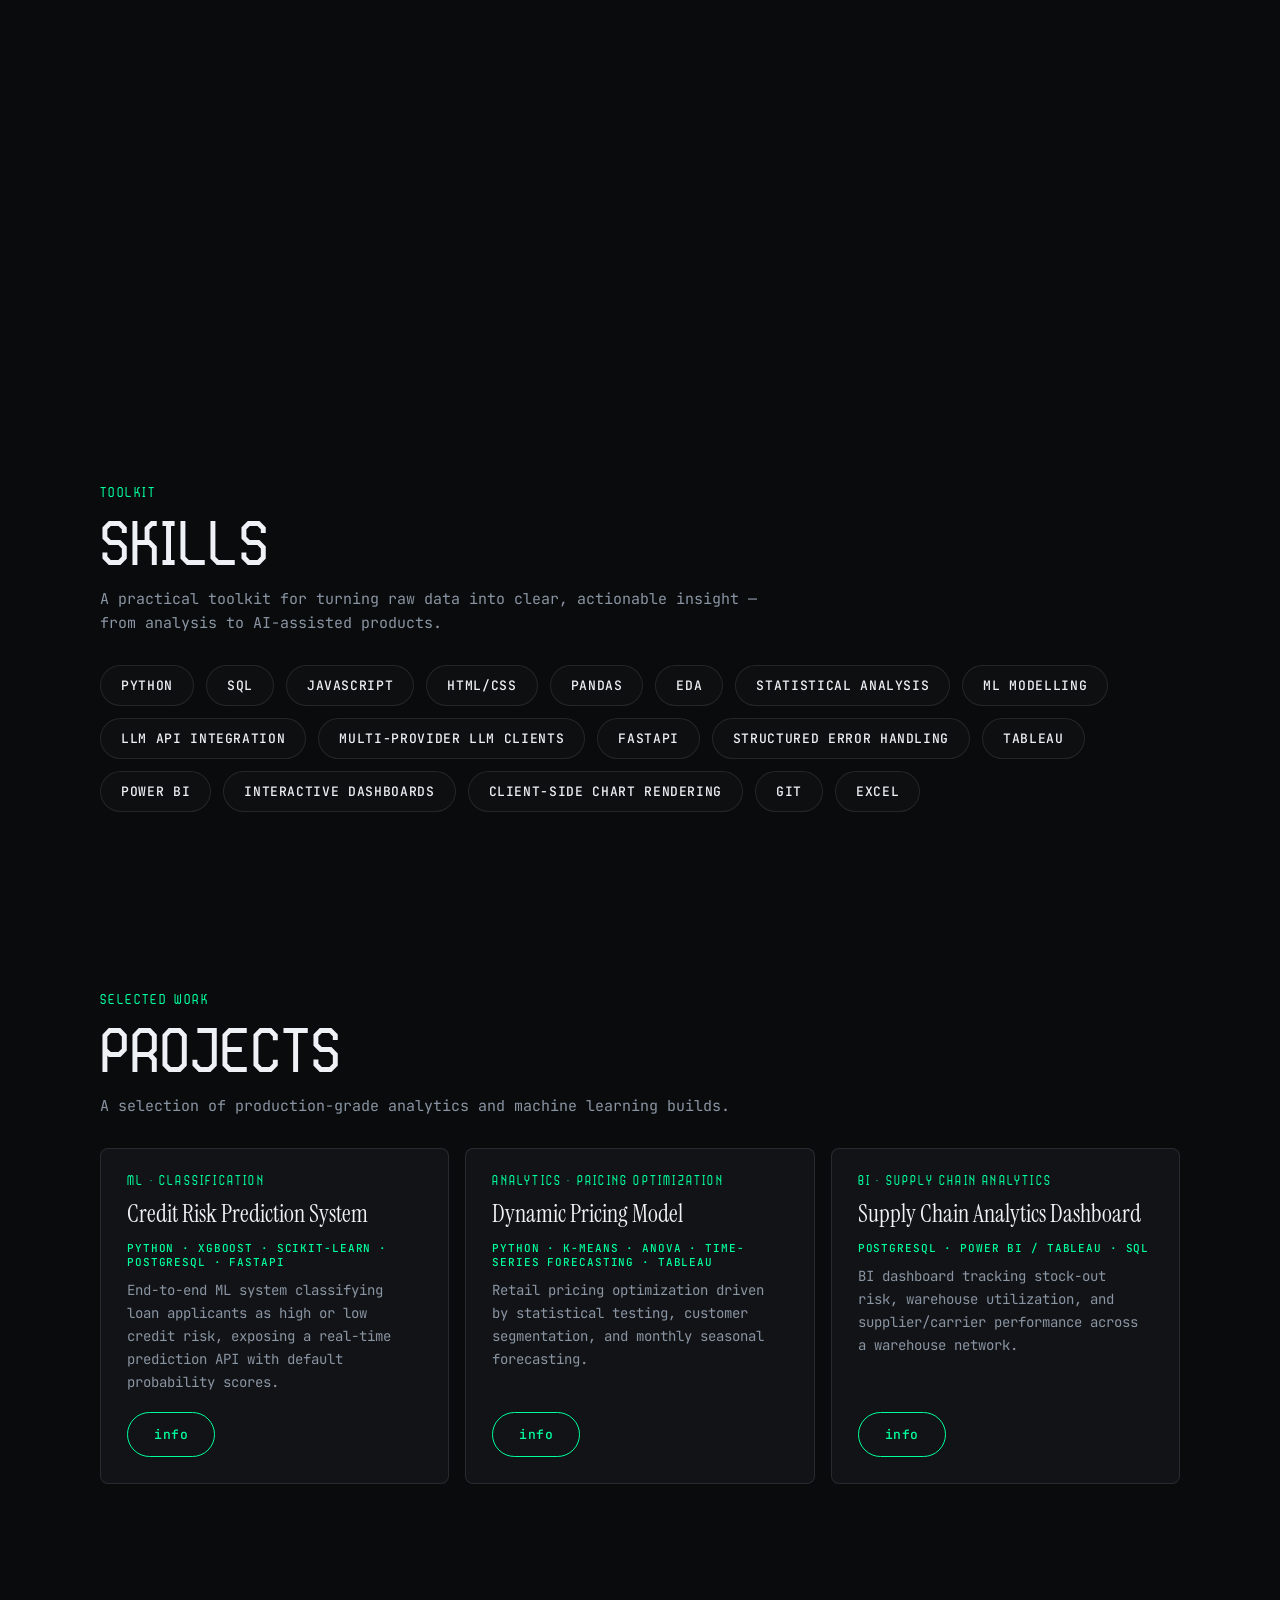
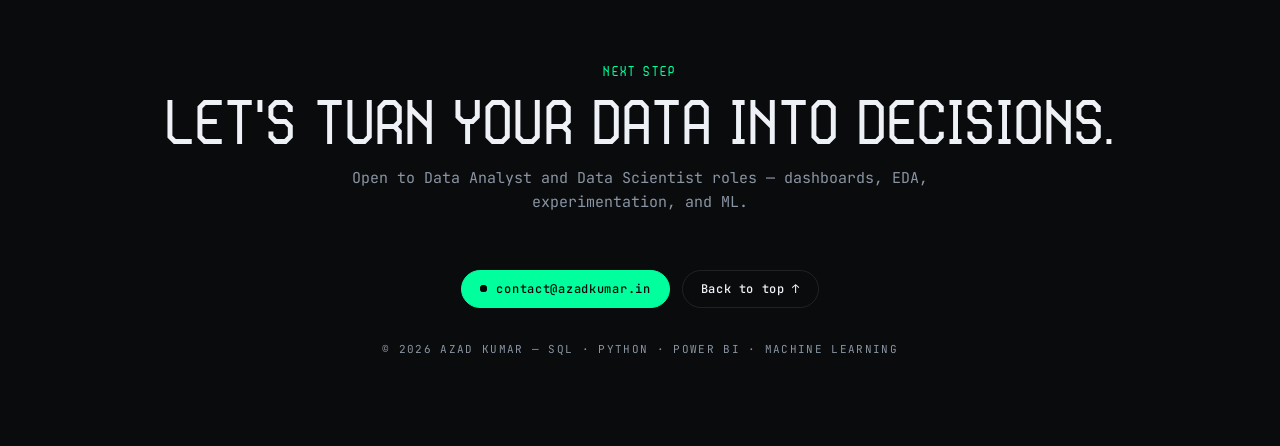
==== commit b156dc8a: "Add site favicon (PNG) and link it in the page head" ====
--- a/index.html
+++ b/index.html
@@ -6,6 +6,7 @@
 <title>Azad Kumar | Data Analyst &amp; Data Scientist</title>
 <meta name="description" content="Azad Kumar — Data Analyst & Data Scientist. SQL, Python, Power BI, Machine Learning. Dashboards, EDA, predictive models.">
 <meta name="theme-color" content="#0a0b0d">
+<link rel="icon" type="image/png" href="assets/favicon/favicon">
 <link rel="preconnect" href="https://fonts.googleapis.com">
 <link rel="preconnect" href="https://fonts.gstatic.com" crossorigin>
 <link href="https://fonts.googleapis.com/css2?family=Archivo:wdth,wght@75..125,900&family=Instrument+Serif:ital@0;1&family=JetBrains+Mono:wght@400;500&display=swap" rel="stylesheet">
